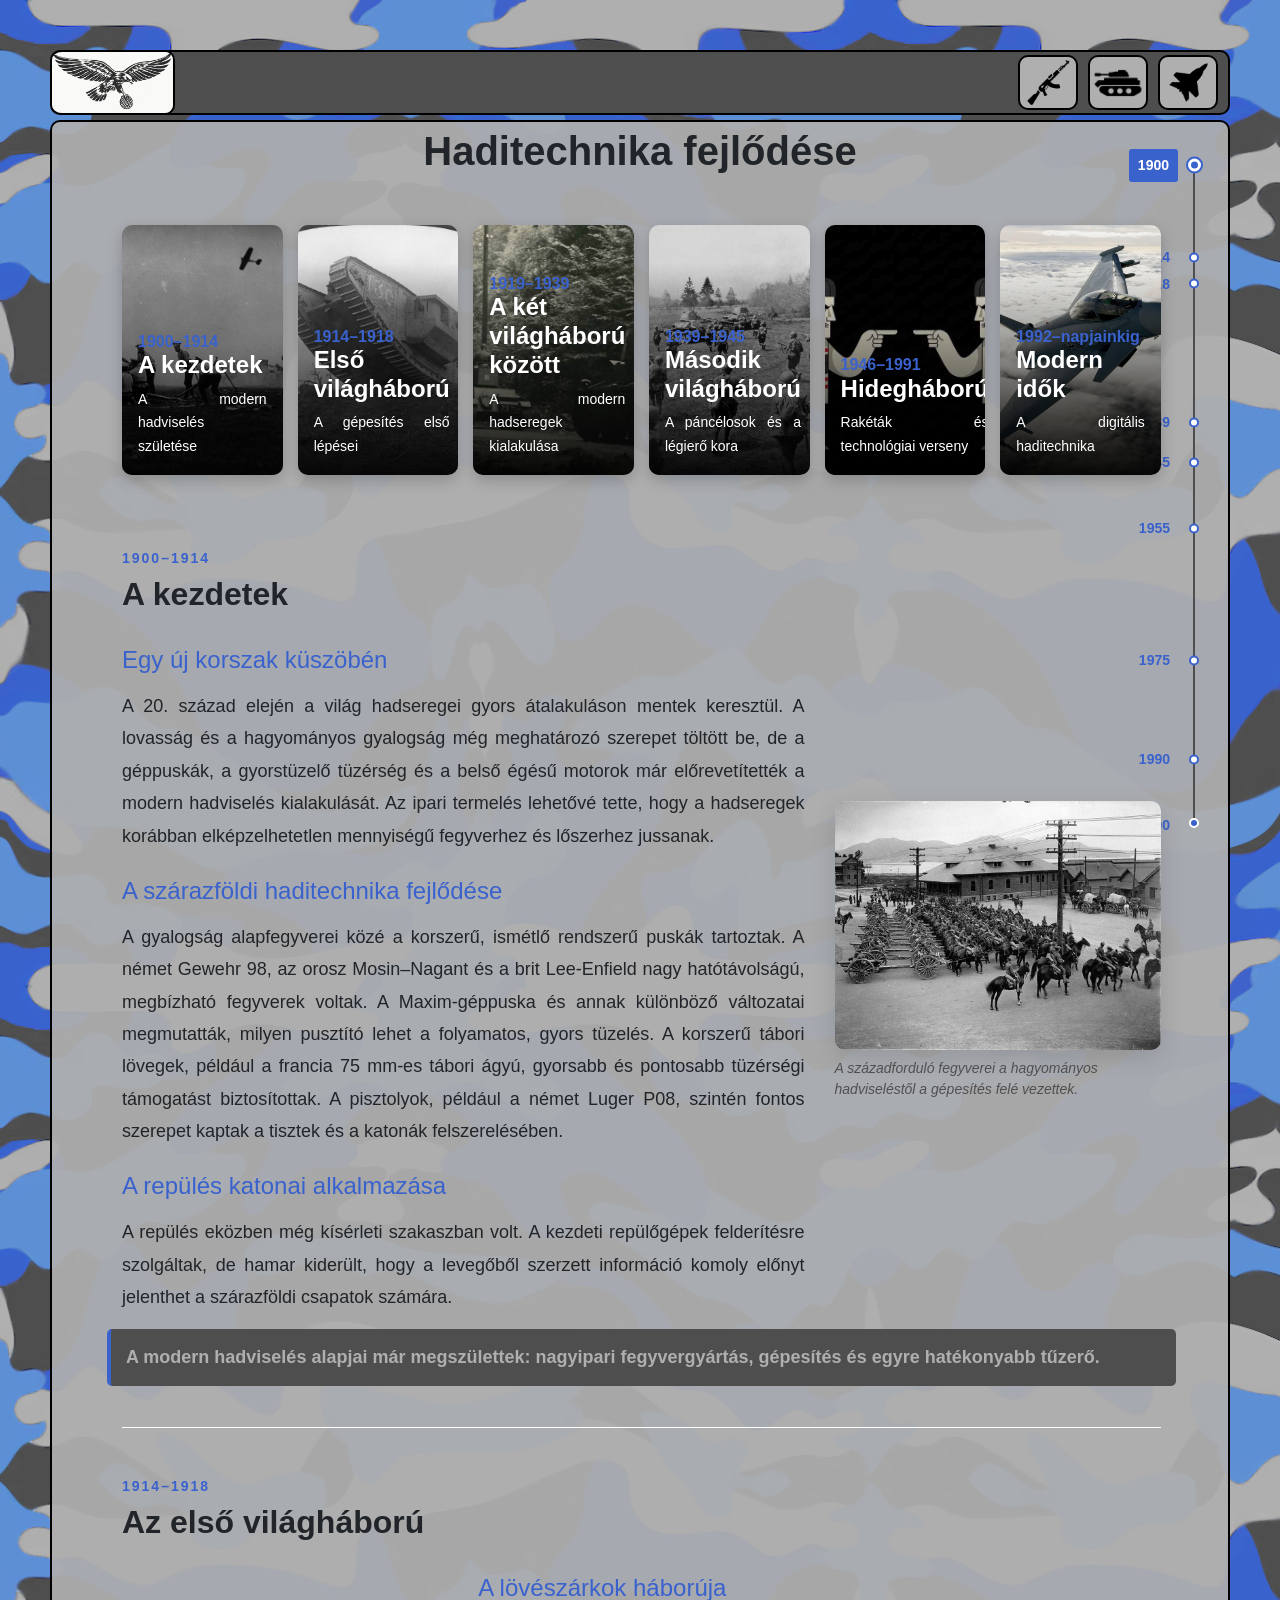
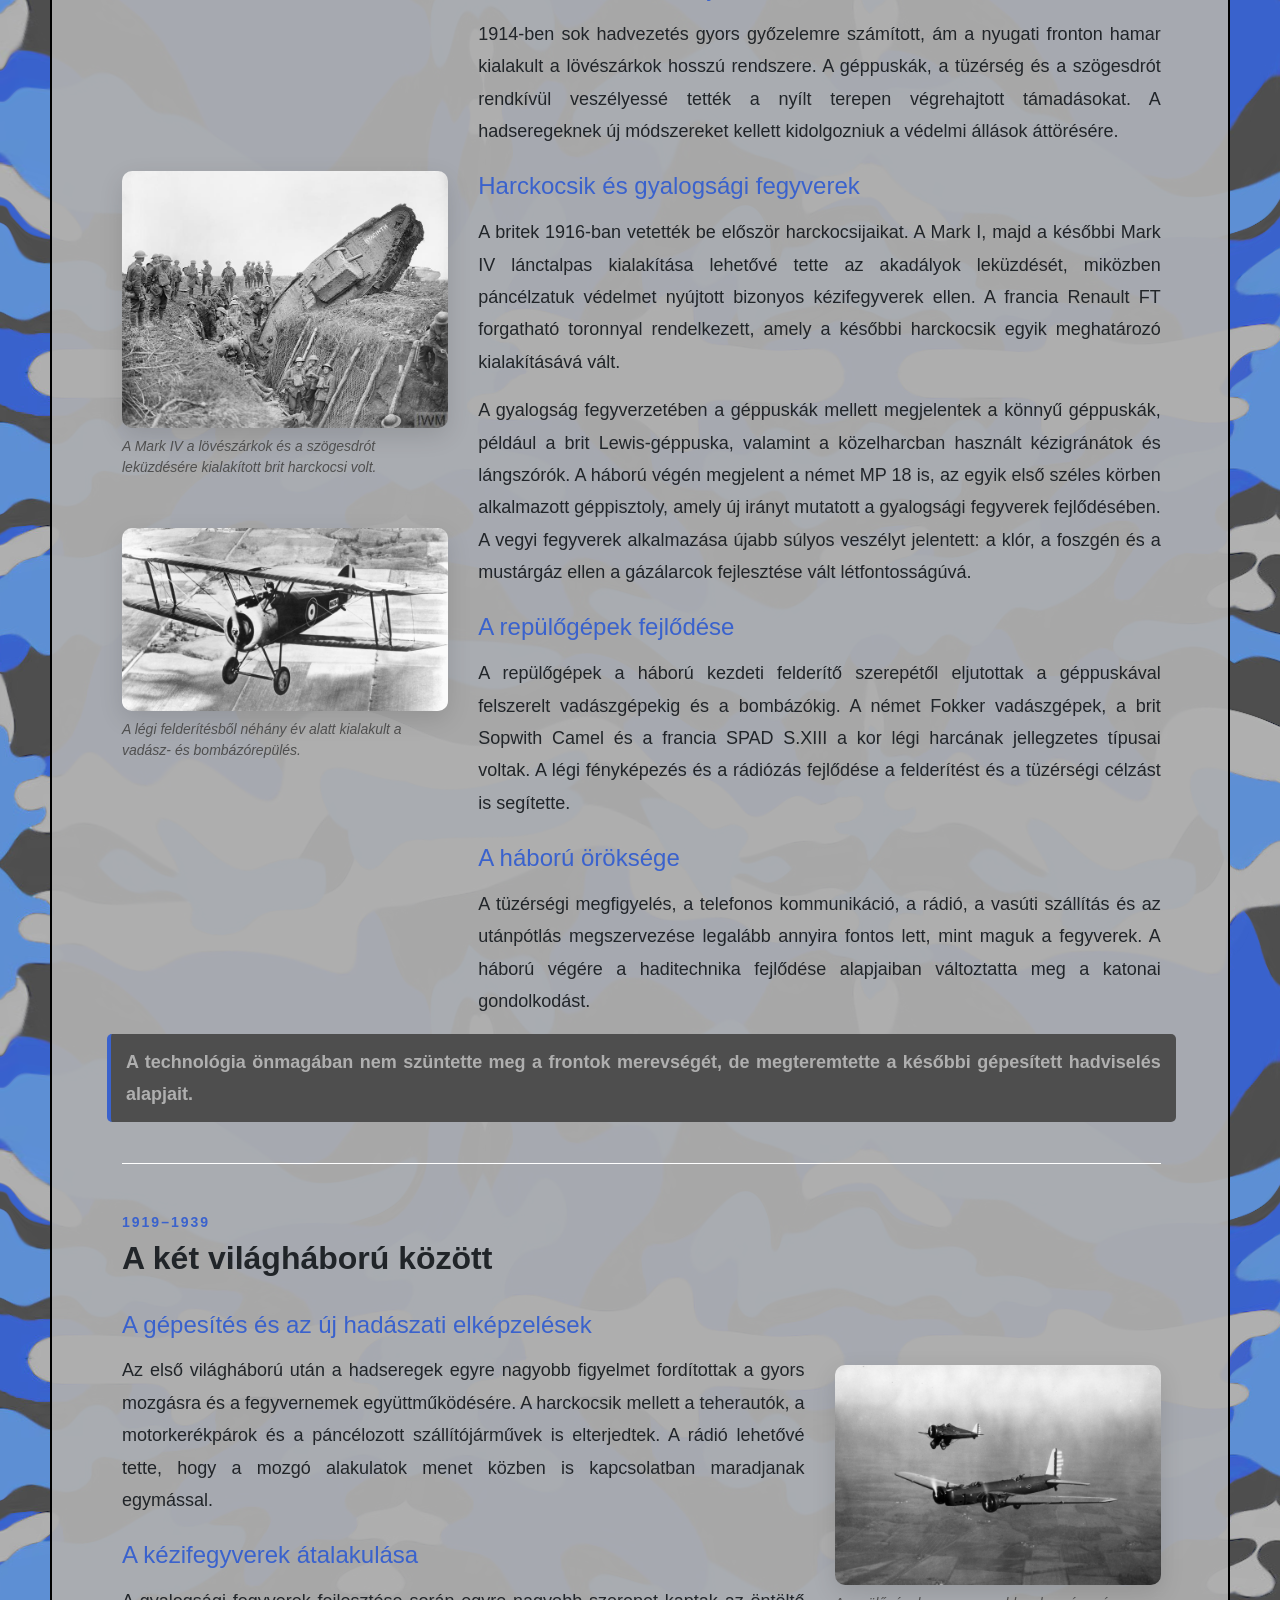
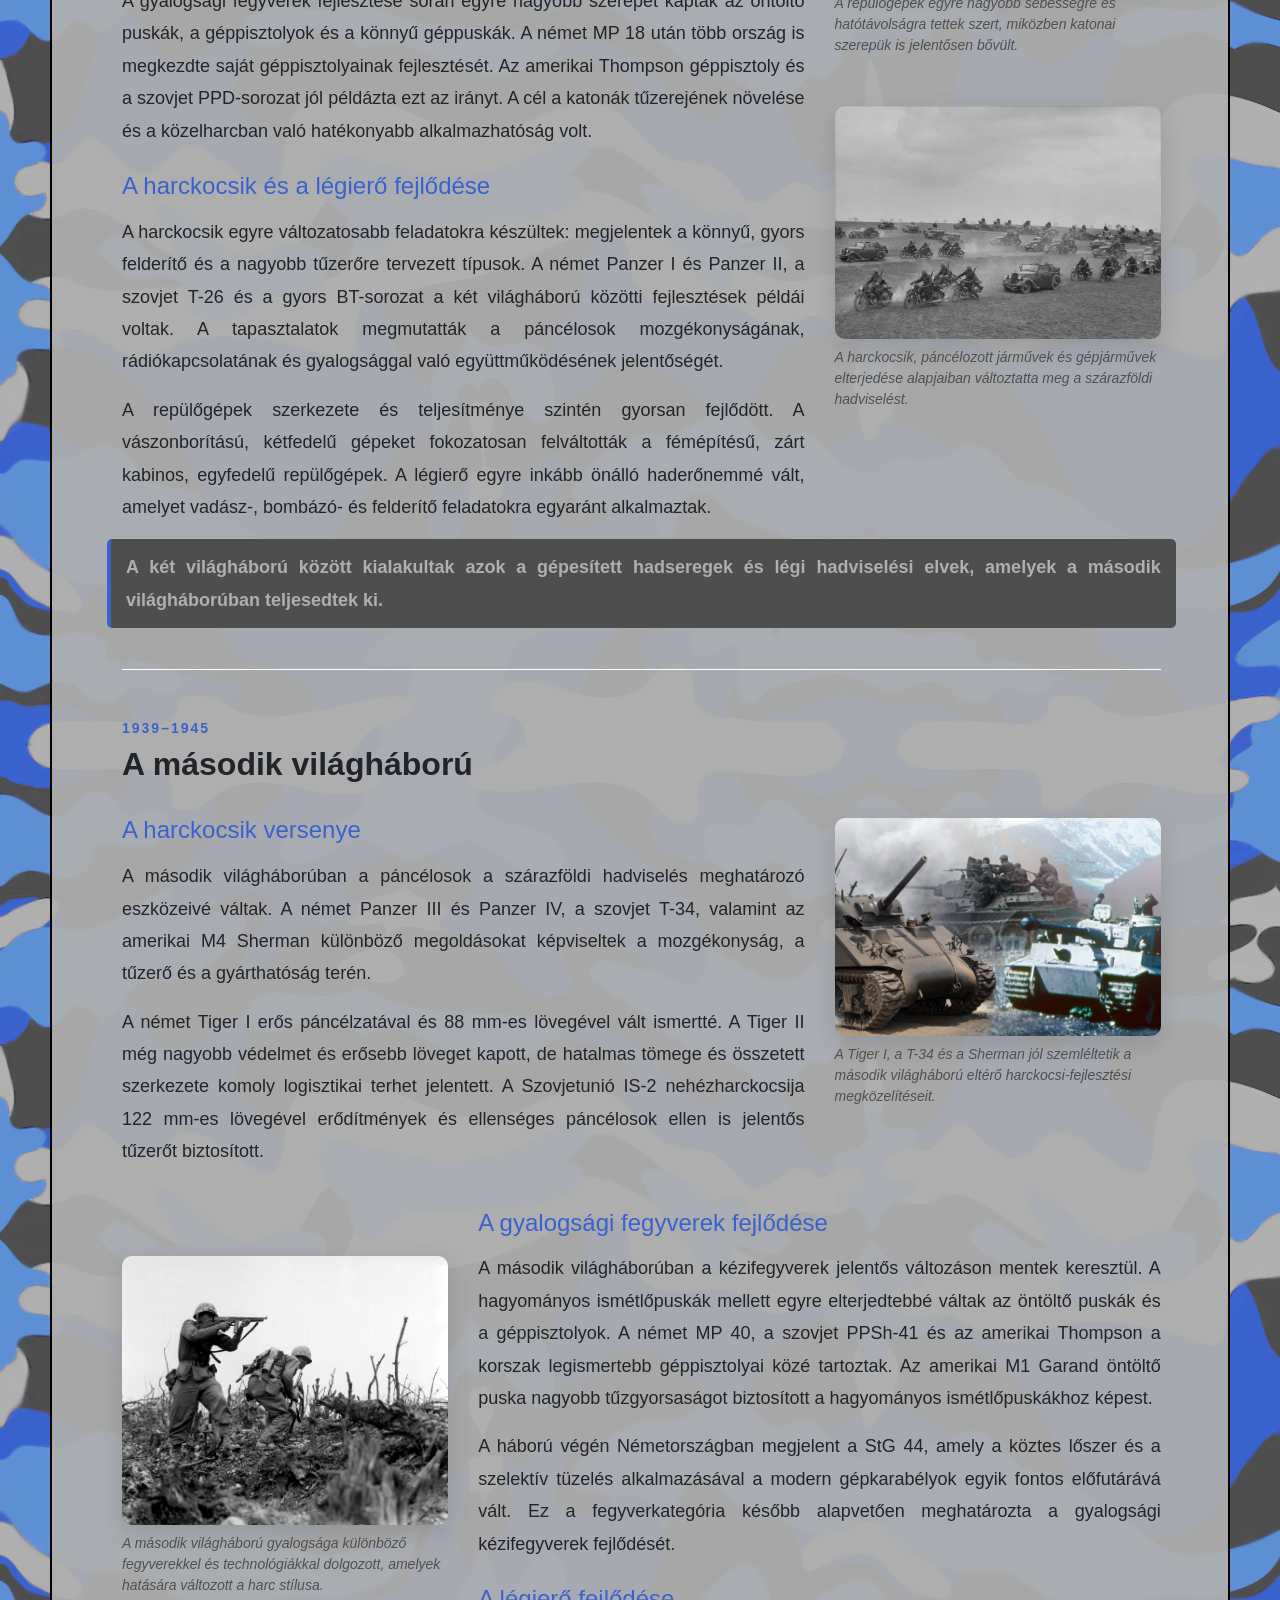
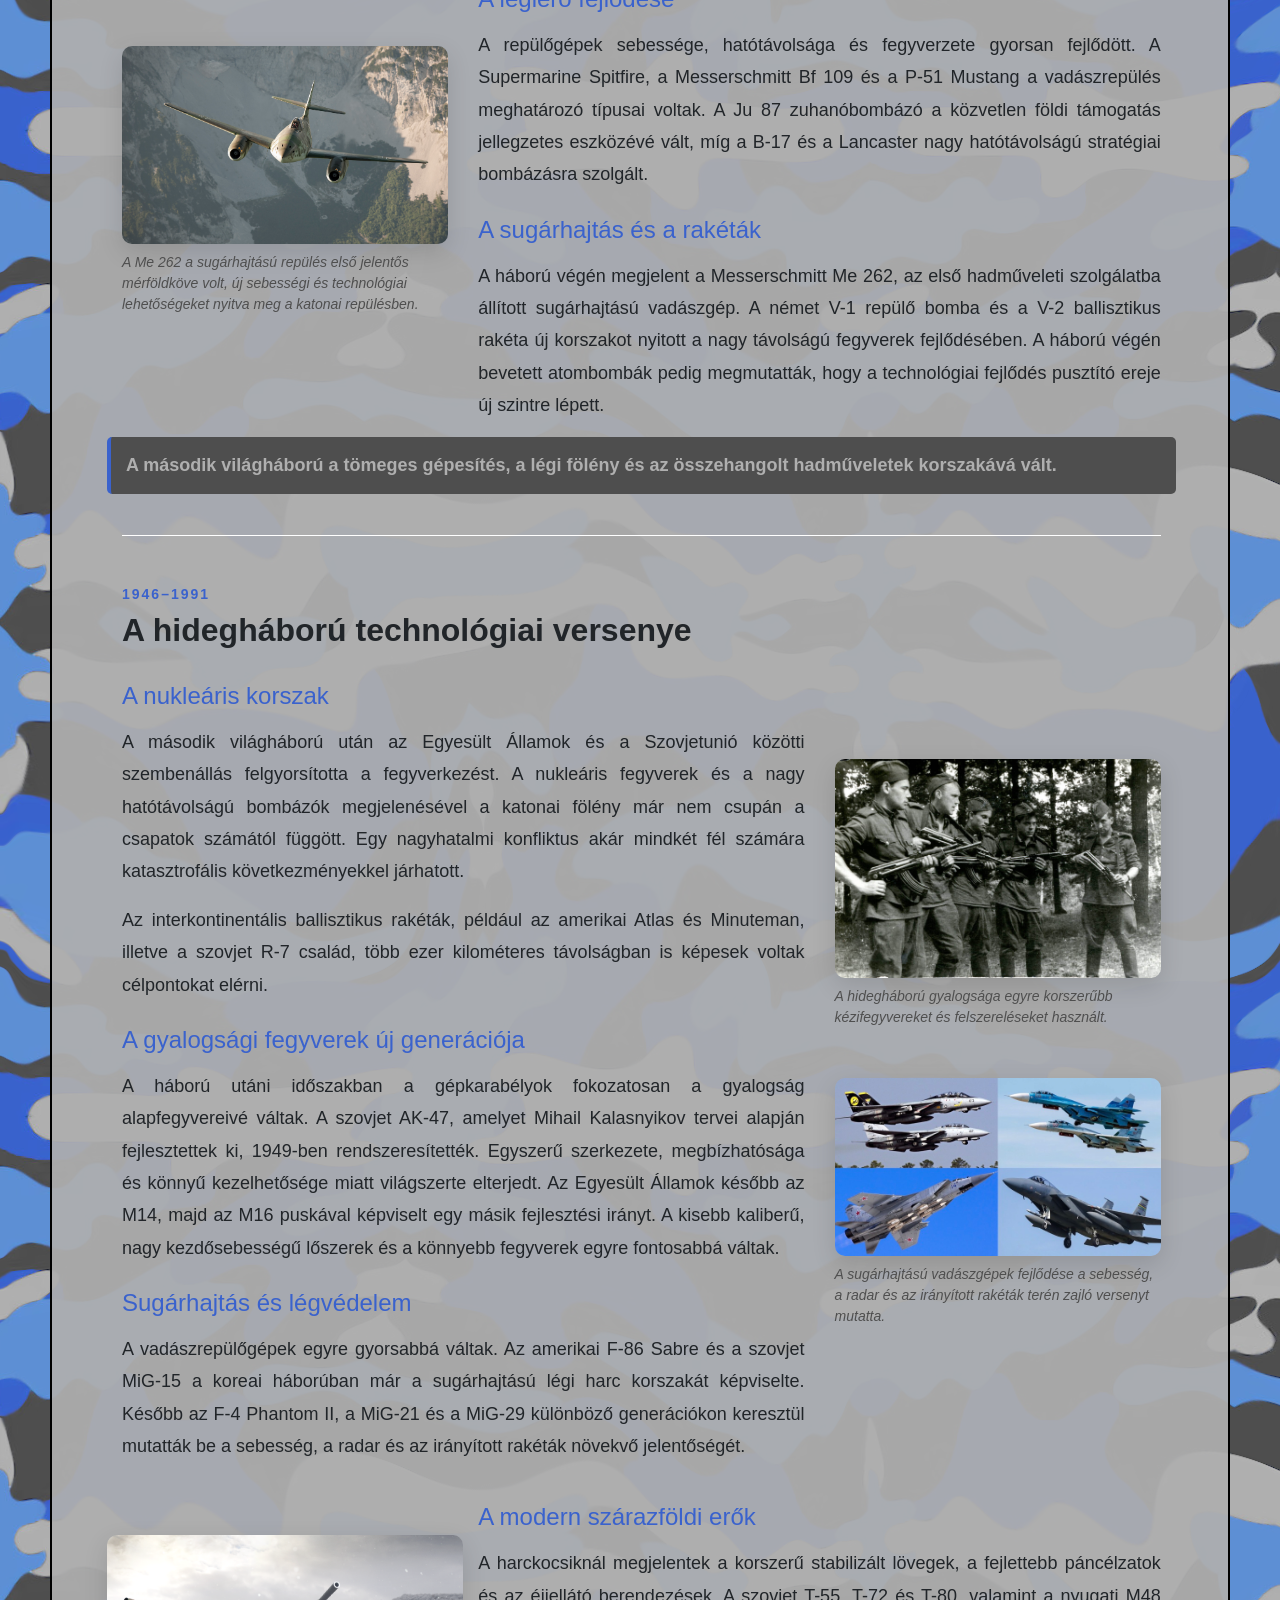
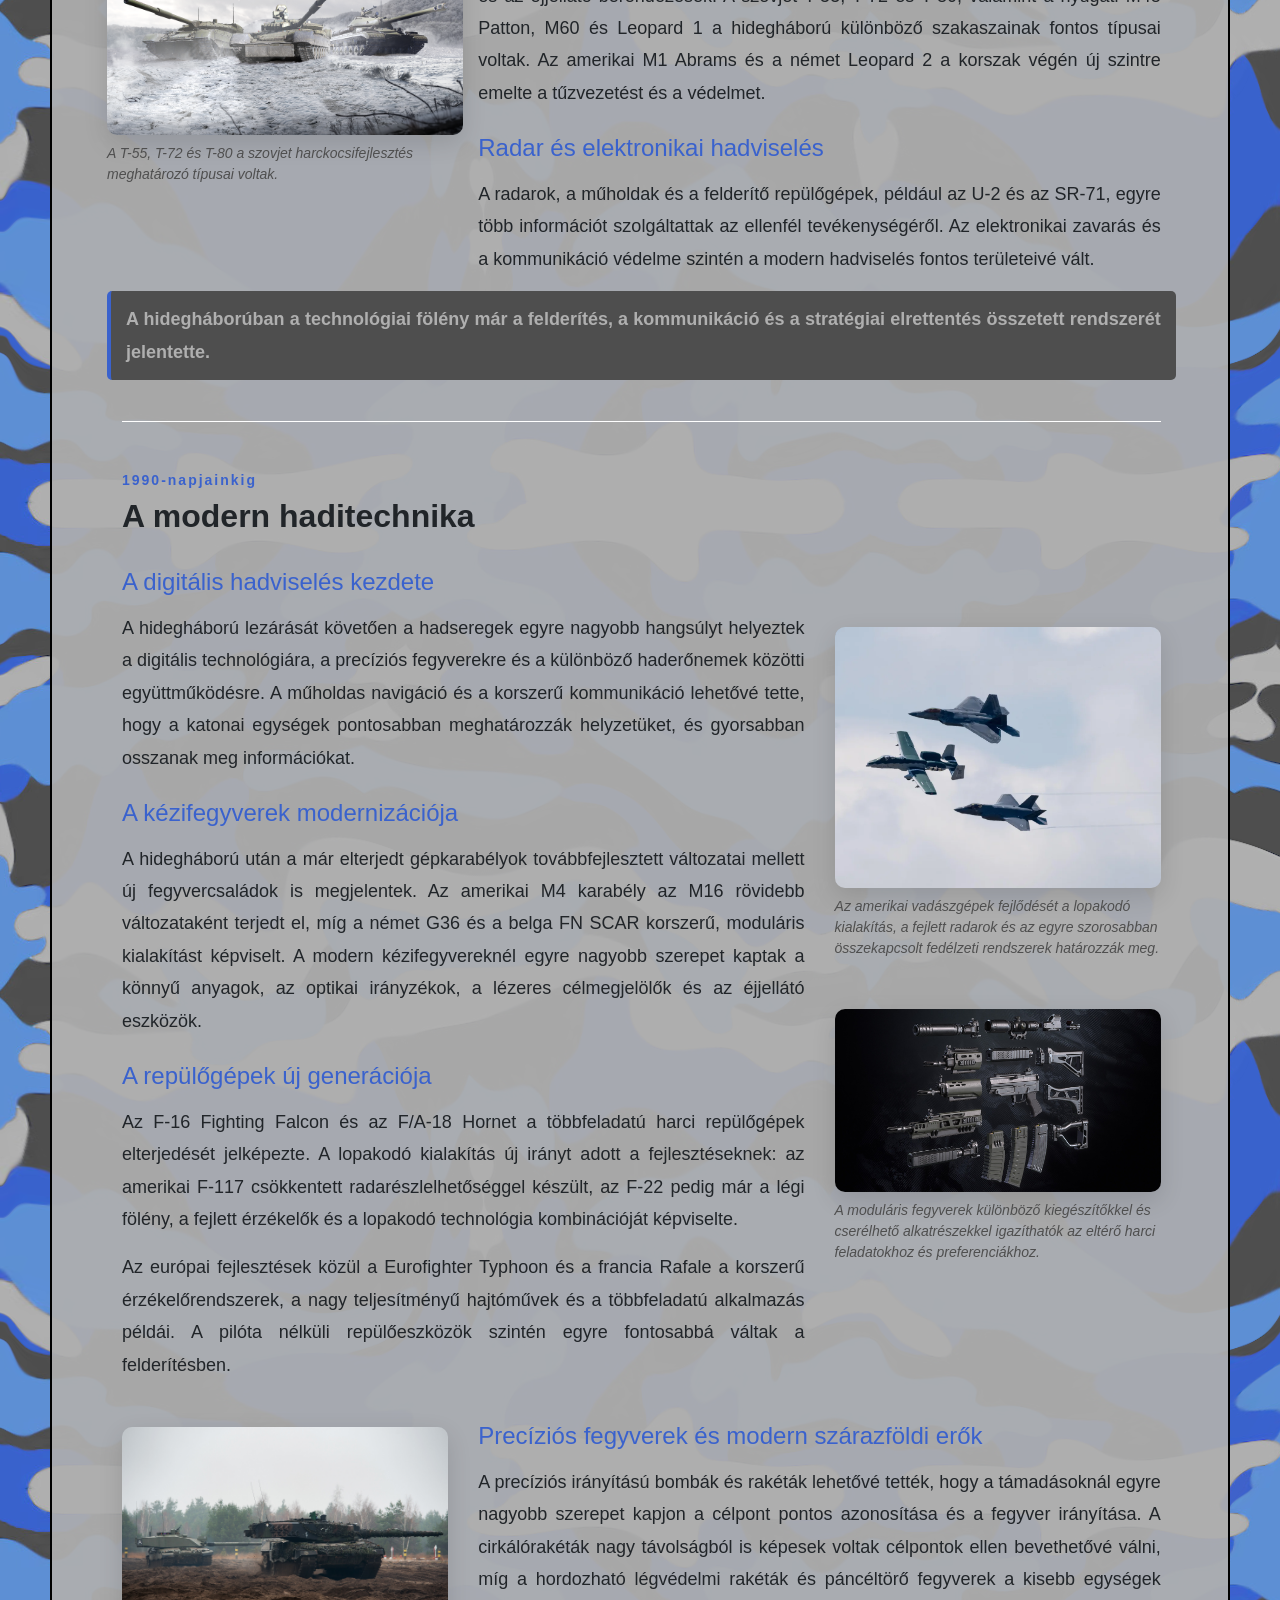
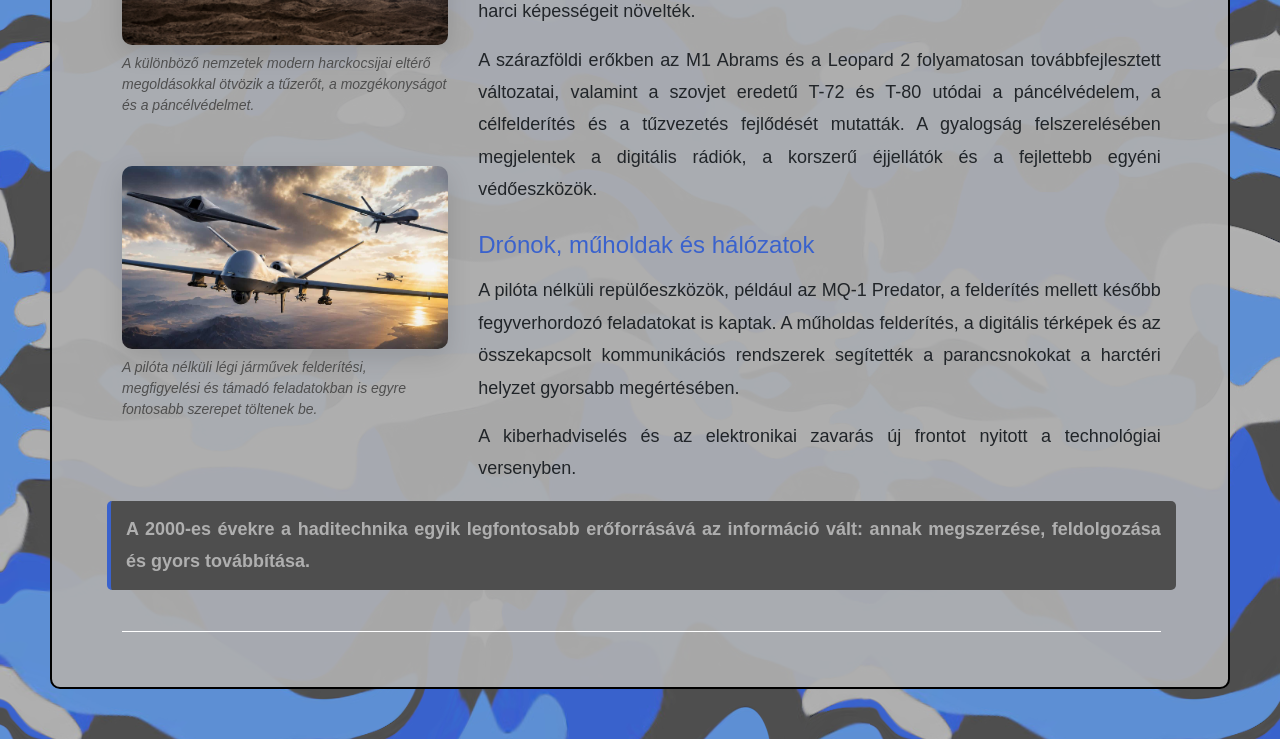
==== index.html @ c6532e2e "Majdnem kész a főoldal" ====
<!DOCTYPE html>
<html lang="hu">
<head>
    <meta charset="UTF-8">
    <meta name="viewport" content="width=device-width, initial-scale=1.0">
    <title>Luftwaffel</title>
    <link rel="stylesheet" href="https://cdn.jsdelivr.net/npm/bootstrap@4.4.1/dist/css/bootstrap.min.css">
    <link rel="stylesheet" href="allrounder.css">
    <link rel="stylesheet" href="Fo.css">
    <link rel="icon" type="image/png" href="Kepek/Luftwaffelkorlogo.png">
</head>
<body>

    <header>
        <a href="index.html" aria-label="Főoldal">
            <img src="Kepek/Luftwaffel logó.png" alt="Főoldal" class="logo">
        </a>

        <nav>
            <ul class="navbar">
                <li class="nav-item" data-projectile="rifle">
                    <a href="Fegyverek.html" class="nav-link">
                        <img src="Kepek/rifle.png" alt="Fegyverek" title="Fegyverek" class="nav-icon">
                    </a>
                </li>
                <li class="nav-item" data-projectile="tank">
                    <a href="Tankok.html" class="nav-link">
                        <img src="Kepek/tank.png" alt="Tankok" title="Tankok" class="nav-icon" style="width: 60px; height: 60px;">
                    </a>
                </li>
                <li class="nav-item" data-projectile="plane">
                    <a href="Repulok.html" class="nav-link">
                        <img src="Kepek/fighter-plane.png" alt="Repülők" title="Repülők" class="nav-icon">
                    </a>
                </li>
            </ul>
        </nav>
    </header>

    <div class="tartalom">
        <h1 style="text-align: center;">Haditechnika fejlődése</h1>

        <div>
            <aside class="timeline" id="timeline">
                <div class="timeline-line">
                    <div class="timeline-progress" id="timelineProgress"></div>
                    <div class="timeline-event" data-year="1900"><span>1900</span></div>
                    <div class="timeline-event" data-year="1914"><span>1914</span></div>
                    <div class="timeline-event" data-year="1918"><span>1918</span></div>
                    <div class="timeline-event" data-year="1939"><span>1939</span></div>
                    <div class="timeline-event" data-year="1945"><span>1945</span></div>
                    <div class="timeline-event" data-year="1955"><span>1955</span></div>
                    <div class="timeline-event" data-year="1975"><span>1975</span></div>
                    <div class="timeline-event" data-year="1990"><span>1990</span></div>
                    <div class="timeline-event" data-year="2000"><span>2000</span></div>
                    <div class="timeline-cursor" id="timelineCursor">
                        <span id="currentYear">1900</span>
                    </div>
                </div>
            </aside>
        </div>

        <div class="korszakok col-lg-11" style="margin: 50px;">

            <a href="#kezdetek" class="korszak-kartya">
                <img src="Kepek/A kezdetek.jpg" alt="A kezdetek">
                <div class="kartya-szoveg">
                    <h3>1900–1914</h3>
                    <h1>A kezdetek</h1>
                    <p>A modern hadviselés születése</p>
                </div>
            </a>

            <a href="#elso-vilaghaboru" class="korszak-kartya">
                <img src="Kepek/WW1.jpg" alt="Első világháború">
                <div class="kartya-szoveg">
                    <h3>1914–1918</h3>
                    <h1>Első világháború</h1>
                    <p>A gépesítés első lépései</p>
                </div>
            </a>

            <a href="#ket-vilaghaboru-kozott" class="korszak-kartya">
                <img src="Kepek/Between the two world war.jpg" alt="A két világháború közötti haditechnika">
                <div class="kartya-szoveg">
                    <h3>1919–1939</h3>
                    <h1>A két világháború között</h1>
                    <p>A modern hadseregek kialakulása</p>
                </div>
            </a>

            <a href="#masodik-vilaghaboru" class="korszak-kartya">
                <img src="Kepek/Masodik vilaghaboru.jpg" alt="Második világháborús haditechnika">
                <div class="kartya-szoveg">
                    <h3>1939–1945</h3>
                    <h1>Második világháború</h1>
                    <p>A páncélosok és a légierő kora</p>
                </div>
            </a>

            <a href="#hideghaboru" class="korszak-kartya">
                <img src="Kepek/Hideghaboru.jpg" alt="Hidegháború">
                <div class="kartya-szoveg">
                    <h3>1946–1991</h3>
                    <h1>Hidegháború</h1>
                    <p>Rakéták és technológiai verseny</p>
                </div>
            </a>

            <a href="#modern-haditechnika" class="korszak-kartya">
                <img src="Kepek/Modern era.jpg" alt="Modern haditechnika">
                <div class="kartya-szoveg">
                    <h3>1992–napjainkig</h3>
                    <h1>Modern idők</h1>
                    <p>A digitális haditechnika</p>
                </div>
            </a>

        </div>

        <div class="col-lg-11" style="margin: 50px;">
            <section id="kezdetek" class="tortenelmi-korszak">
                <h3 class="korszak-ev">1900–1914</h3>
                <h1>A kezdetek</h1>

                <div class="row korszak-tartalom">
                    <div class="col-lg-8 korszak-szoveg">
                        <h2>Egy új korszak küszöbén</h2>
                        <p>A 20. század elején a világ hadseregei gyors átalakuláson mentek keresztül. A lovasság és a hagyományos gyalogság még meghatározó szerepet töltött be, de a géppuskák, a gyorstüzelő tüzérség és a belső égésű motorok már előrevetítették a modern hadviselés kialakulását. Az ipari termelés lehetővé tette, hogy a hadseregek korábban elképzelhetetlen mennyiségű fegyverhez és lőszerhez jussanak.</p>
                        <h2>A szárazföldi haditechnika fejlődése</h2>
                        <p>A gyalogság alapfegyverei közé a korszerű, ismétlő rendszerű puskák tartoztak. A német Gewehr 98, az orosz Mosin–Nagant és a brit Lee-Enfield nagy hatótávolságú, megbízható fegyverek voltak. A Maxim-géppuska és annak különböző változatai megmutatták, milyen pusztító lehet a folyamatos, gyors tüzelés. A korszerű tábori lövegek, például a francia 75 mm-es tábori ágyú, gyorsabb és pontosabb tüzérségi támogatást biztosítottak. A pisztolyok, például a német Luger P08, szintén fontos szerepet kaptak a tisztek és a katonák felszerelésében.</p>
                        <h2>A repülés katonai alkalmazása</h2>
                        <p>A repülés eközben még kísérleti szakaszban volt. A kezdeti repülőgépek felderítésre szolgáltak, de hamar kiderült, hogy a levegőből szerzett információ komoly előnyt jelenthet a szárazföldi csapatok számára.</p>
                    </div>

                    <div class="col-lg-4 korszak-kep">
                        <img src="Kepek/Kezdet.jpg" alt="A 20. század elejének katonai technológiája">
                        <span class="kepalairas">A századforduló fegyverei a hagyományos hadviseléstől a gépesítés felé vezettek.</span>
                    </div>

                    <p class="kiemelt-mondat">A modern hadviselés alapjai már megszülettek: nagyipari fegyvergyártás, gépesítés és egyre hatékonyabb tűzerő.</p>

                </div>
            </section>

            <section id="elso-vilaghaboru" class="tortenelmi-korszak">
                <h3 class="korszak-ev">1914–1918</h3>
                <h1>Az első világháború</h1>

                <div class="row korszak-tartalom">
                    <div class="col-lg-4 korszak-kep">
                        <img src="Kepek/WW1 tank.jpg" alt="Az első világháború harckocsija">
                        <span class="kepalairas">A Mark IV a lövészárkok és a szögesdrót leküzdésére kialakított brit harckocsi volt.</span>
                    
                        <img src="Kepek/WW1 repulo.jpg" alt="Első világháborús katonai repülőgép">
                        <span class="kepalairas">A légi felderítésből néhány év alatt kialakult a vadász- és bombázórepülés.</span>
                    </div>
                    
                    <div class="col-lg-8 korszak-szoveg">
                        <h2>A lövészárkok háborúja</h2>
                        <p>1914-ben sok hadvezetés gyors győzelemre számított, ám a nyugati fronton hamar kialakult a lövészárkok hosszú rendszere. A géppuskák, a tüzérség és a szögesdrót rendkívül veszélyessé tették a nyílt terepen végrehajtott támadásokat. A hadseregeknek új módszereket kellett kidolgozniuk a védelmi állások áttörésére.</p>
                        <h2>Harckocsik és gyalogsági fegyverek</h2>
                        <p>A britek 1916-ban vetették be először harckocsijaikat. A Mark I, majd a későbbi Mark IV lánctalpas kialakítása lehetővé tette az akadályok leküzdését, miközben páncélzatuk védelmet nyújtott bizonyos kézifegyverek ellen. A francia Renault FT forgatható toronnyal rendelkezett, amely a későbbi harckocsik egyik meghatározó kialakításává vált.</p>
                        <p>A gyalogság fegyverzetében a géppuskák mellett megjelentek a könnyű géppuskák, például a brit Lewis-géppuska, valamint a közelharcban használt kézigránátok és lángszórók. A háború végén megjelent a német MP 18 is, az egyik első széles körben alkalmazott géppisztoly, amely új irányt mutatott a gyalogsági fegyverek fejlődésében. A vegyi fegyverek alkalmazása újabb súlyos veszélyt jelentett: a klór, a foszgén és a mustárgáz ellen a gázálarcok fejlesztése vált létfontosságúvá.</p>
                        <h2>A repülőgépek fejlődése</h2>
                        <p>A repülőgépek a háború kezdeti felderítő szerepétől eljutottak a géppuskával felszerelt vadászgépekig és a bombázókig. A német Fokker vadászgépek, a brit Sopwith Camel és a francia SPAD S.XIII a kor légi harcának jellegzetes típusai voltak. A légi fényképezés és a rádiózás fejlődése a felderítést és a tüzérségi célzást is segítette.</p>
                        <h2>A háború öröksége</h2>
                        <p>A tüzérségi megfigyelés, a telefonos kommunikáció, a rádió, a vasúti szállítás és az utánpótlás megszervezése legalább annyira fontos lett, mint maguk a fegyverek. A háború végére a haditechnika fejlődése alapjaiban változtatta meg a katonai gondolkodást.</p>
                    </div>

                        <p class="kiemelt-mondat">A technológia önmagában nem szüntette meg a frontok merevségét, de megteremtette a későbbi gépesített hadviselés alapjait.</p>

                </div>
            </section>

            <section id="ket-vilaghaboru-kozott" class="tortenelmi-korszak">
                <h3 class="korszak-ev">1919–1939</h3>
                <h1>A két világháború között</h1>

                <div class="row korszak-tartalom">
                    <div class="col-lg-8 korszak-szoveg">
                        <h2>A gépesítés és az új hadászati elképzelések</h2>
                        <p>Az első világháború után a hadseregek egyre nagyobb figyelmet fordítottak a gyors mozgásra és a fegyvernemek együttműködésére. A harckocsik mellett a teherautók, a motorkerékpárok és a páncélozott szállítójárművek is elterjedtek. A rádió lehetővé tette, hogy a mozgó alakulatok menet közben is kapcsolatban maradjanak egymással.</p>
                        <h2>A kézifegyverek átalakulása</h2>
                        <p>A gyalogsági fegyverek fejlesztése során egyre nagyobb szerepet kaptak az öntöltő puskák, a géppisztolyok és a könnyű géppuskák. A német MP 18 után több ország is megkezdte saját géppisztolyainak fejlesztését. Az amerikai Thompson géppisztoly és a szovjet PPD-sorozat jól példázta ezt az irányt. A cél a katonák tűzerejének növelése és a közelharcban való hatékonyabb alkalmazhatóság volt.</p>
                        <h2>A harckocsik és a légierő fejlődése</h2>
                        <p>A harckocsik egyre változatosabb feladatokra készültek: megjelentek a könnyű, gyors felderítő és a nagyobb tűzerőre tervezett típusok. A német Panzer I és Panzer II, a szovjet T-26 és a gyors BT-sorozat a két világháború közötti fejlesztések példái voltak. A tapasztalatok megmutatták a páncélosok mozgékonyságának, rádiókapcsolatának és gyalogsággal való együttműködésének jelentőségét.</p>
                        <p>A repülőgépek szerkezete és teljesítménye szintén gyorsan fejlődött. A vászonborítású, kétfedelű gépeket fokozatosan felváltották a fémépítésű, zárt kabinos, egyfedelű repülőgépek. A légierő egyre inkább önálló haderőnemmé vált, amelyet vadász-, bombázó- és felderítő feladatokra egyaránt alkalmaztak.</p>
                    </div>

                    <div class="col-lg-4 korszak-kep">
                        <div class="">
                            <img src="Kepek/Planes.jpg" alt="A két világháború közötti repülőgépek">
                            <span class="kepalairas">A repülőgépek egyre nagyobb sebességre és hatótávolságra tettek szert, miközben katonai szerepük is jelentősen bővült.</span>
                        </div>
                        
                        <div class="korszak-kep">
                            <img src="Kepek/Gepesitett csatater.jpg" alt="Hadgyakorlat a két világháború között">
                            <span class="kepalairas">A harckocsik, páncélozott járművek és gépjárművek elterjedése alapjaiban változtatta meg a szárazföldi hadviselést.</span>
                        </div>
                    </div>

                    <p class="kiemelt-mondat">A két világháború között kialakultak azok a gépesített hadseregek és légi hadviselési elvek, amelyek a második világháborúban teljesedtek ki.</p>

                </div>
            </section>

            <section id="masodik-vilaghaboru" class="tortenelmi-korszak">
                <h3 class="korszak-ev">1939–1945</h3>
                <h1>A második világháború</h1>

                <div class="row korszak-tartalom">
                    <div class="col-lg-8 korszak-szoveg">
                        <h2>A harckocsik versenye</h2>
                        <p>A második világháborúban a páncélosok a szárazföldi hadviselés meghatározó eszközeivé váltak. A német Panzer III és Panzer IV, a szovjet T-34, valamint az amerikai M4 Sherman különböző megoldásokat képviseltek a mozgékonyság, a tűzerő és a gyárthatóság terén.</p>
                        <p>A német Tiger I erős páncélzatával és 88 mm-es lövegével vált ismertté. A Tiger II még nagyobb védelmet és erősebb löveget kapott, de hatalmas tömege és összetett szerkezete komoly logisztikai terhet jelentett. A Szovjetunió IS-2 nehézharckocsija 122 mm-es lövegével erődítmények és ellenséges páncélosok ellen is jelentős tűzerőt biztosított.</p>
                    </div>

                    <div class="col-lg-4 korszak-kep">
                        <img src="Kepek/WW2 tanks.jpg" alt="Tiger I, T-34 és Sherman harckocsik">
                        <span class="kepalairas">A Tiger I, a T-34 és a Sherman jól szemléltetik a második világháború eltérő harckocsi-fejlesztési megközelítéseit.</span>
                    </div>

                    <div class="col-lg-4 korszak-kep">
                        <img src="Kepek/WW2 infantry.JPEG" alt="Második világháborús gyalogság">
                        <span class="kepalairas">A második világháború gyalogsága különböző fegyverekkel és technológiákkal dolgozott, amelyek hatására változott a harc stílusa.</span>
   
                        <img src="Kepek/Me-262 repulo.jpg" alt="Me-262, az első sugárhajtású repülőgép">
                        <span class="kepalairas">A Me 262 a sugárhajtású repülés első jelentős mérföldköve volt, új sebességi és technológiai lehetőségeket nyitva meg a katonai repülésben.</span>
                    </div>
                    
                    <div class="col-lg-8 korszak-szoveg">
                        <h2>A gyalogsági fegyverek fejlődése</h2>
                        <p>A második világháborúban a kézifegyverek jelentős változáson mentek keresztül. A hagyományos ismétlőpuskák mellett egyre elterjedtebbé váltak az öntöltő puskák és a géppisztolyok. A német MP 40, a szovjet PPSh-41 és az amerikai Thompson a korszak legismertebb géppisztolyai közé tartoztak. Az amerikai M1 Garand öntöltő puska nagyobb tűzgyorsaságot biztosított a hagyományos ismétlőpuskákhoz képest.</p>
                        <p>A háború végén Németországban megjelent a StG 44, amely a köztes lőszer és a szelektív tüzelés alkalmazásával a modern gépkarabélyok egyik fontos előfutárává vált. Ez a fegyverkategória később alapvetően meghatározta a gyalogsági kézifegyverek fejlődését.</p>
                        <h2>A légierő fejlődése</h2>
                        <p>A repülőgépek sebessége, hatótávolsága és fegyverzete gyorsan fejlődött. A Supermarine Spitfire, a Messerschmitt Bf 109 és a P-51 Mustang a vadászrepülés meghatározó típusai voltak. A Ju 87 zuhanóbombázó a közvetlen földi támogatás jellegzetes eszközévé vált, míg a B-17 és a Lancaster nagy hatótávolságú stratégiai bombázásra szolgált.</p>
                        <h2>A sugárhajtás és a rakéták</h2>
                        <p>A háború végén megjelent a Messerschmitt Me 262, az első hadműveleti szolgálatba állított sugárhajtású vadászgép. A német V-1 repülő bomba és a V-2 ballisztikus rakéta új korszakot nyitott a nagy távolságú fegyverek fejlődésében. A háború végén bevetett atombombák pedig megmutatták, hogy a technológiai fejlődés pusztító ereje új szintre lépett.</p> 
                    </div>

                    <p class="kiemelt-mondat">A második világháború a tömeges gépesítés, a légi fölény és az összehangolt hadműveletek korszakává vált.</p>
                    
                </div>
            </section>

            <section id="hideghaboru" class="tortenelmi-korszak">
                <h3 class="korszak-ev">1946–1991</h3>
                <h1>A hidegháború technológiai versenye</h1>

                <div class="row korszak-tartalom">
                    <div class="col-lg-8 korszak-szoveg">
                        <h2>A nukleáris korszak</h2>
                        <p>A második világháború után az Egyesült Államok és a Szovjetunió közötti szembenállás felgyorsította a fegyverkezést. A nukleáris fegyverek és a nagy hatótávolságú bombázók megjelenésével a katonai fölény már nem csupán a csapatok számától függött. Egy nagyhatalmi konfliktus akár mindkét fél számára katasztrofális következményekkel járhatott.</p>
                        <p>Az interkontinentális ballisztikus rakéták, például az amerikai Atlas és Minuteman, illetve a szovjet R-7 család, több ezer kilométeres távolságban is képesek voltak célpontokat elérni.</p>
                        <h2>A gyalogsági fegyverek új generációja</h2>
                        <p>A háború utáni időszakban a gépkarabélyok fokozatosan a gyalogság alapfegyvereivé váltak. A szovjet AK-47, amelyet Mihail Kalasnyikov tervei alapján fejlesztettek ki, 1949-ben rendszeresítették. Egyszerű szerkezete, megbízhatósága és könnyű kezelhetősége miatt világszerte elterjedt. Az Egyesült Államok később az M14, majd az M16 puskával képviselt egy másik fejlesztési irányt. A kisebb kaliberű, nagy kezdősebességű lőszerek és a könnyebb fegyverek egyre fontosabbá váltak.</p>
                        <h2>Sugárhajtás és légvédelem</h2>
                        <p>A vadászrepülőgépek egyre gyorsabbá váltak. Az amerikai F-86 Sabre és a szovjet MiG-15 a koreai háborúban már a sugárhajtású légi harc korszakát képviselte. Később az F-4 Phantom II, a MiG-21 és a MiG-29 különböző generációkon keresztül mutatták be a sebesség, a radar és az irányított rakéták növekvő jelentőségét.</p>
                    </div>

                    <div class="col-lg-4 korszak-kepek-oszlop">
                        <div class="korszak-kep">
                            <img src="Kepek/Cold war infantry.jpg" alt="Hidegháborús gyalogság">
                            <span class="kepalairas">A hidegháború gyalogsága egyre korszerűbb kézifegyvereket és felszereléseket használt.</span>
                        </div>

                        <div class="korszak-kep">
                            <img src="Kepek/Cold war jets.jpeg" alt="Hidegháborús vadászgépek">
                            <span class="kepalairas">A sugárhajtású vadászgépek fejlődése a sebesség, a radar és az irányított rakéták terén zajló versenyt mutatta.</span>
                        </div>
                    </div>

                    <div class="col-lg-4">
                        <div class="row korszak-kepek-sor">
                            <div class="korszak-kep">
                                <img src="Kepek/Cold war tanks.png" alt="Hidegháborús harckocsik">
                                <span class="kepalairas">A T-55, T-72 és T-80 a szovjet harckocsifejlesztés meghatározó típusai voltak.</span>
                            </div>
                        </div>
                    </div>

                    <div class="col-lg-8 korszak-szoveg">
                        <h2>A modern szárazföldi erők</h2>
                        <p>A harckocsiknál megjelentek a korszerű stabilizált lövegek, a fejlettebb páncélzatok és az éjjellátó berendezések. A szovjet T-55, T-72 és T-80, valamint a nyugati M48 Patton, M60 és Leopard 1 a hidegháború különböző szakaszainak fontos típusai voltak. Az amerikai M1 Abrams és a német Leopard 2 a korszak végén új szintre emelte a tűzvezetést és a védelmet.</p>
                        <h2>Radar és elektronikai hadviselés</h2>
                        <p>A radarok, a műholdak és a felderítő repülőgépek, például az U-2 és az SR-71, egyre több információt szolgáltattak az ellenfél tevékenységéről. Az elektronikai zavarás és a kommunikáció védelme szintén a modern hadviselés fontos területeivé vált.</p>
                    </div>

                    <p class="kiemelt-mondat">A hidegháborúban a technológiai fölény már a felderítés, a kommunikáció és a stratégiai elrettentés összetett rendszerét jelentette.</p>

                </div>
            </section>

            <section id="modern-haditechnika" class="tortenelmi-korszak">
                <h3 class="korszak-ev">1990-napjainkig</h3>
                <h1>A modern haditechnika</h1>

                <div class="row korszak-tartalom">
                    <div class="col-lg-8 korszak-szoveg">
                        <h2>A digitális hadviselés kezdete</h2>
                        <p>A hidegháború lezárását követően a hadseregek egyre nagyobb hangsúlyt helyeztek a digitális technológiára, a precíziós fegyverekre és a különböző haderőnemek közötti együttműködésre. A műholdas navigáció és a korszerű kommunikáció lehetővé tette, hogy a katonai egységek pontosabban meghatározzák helyzetüket, és gyorsabban osszanak meg információkat.</p>
                        <h2>A kézifegyverek modernizációja</h2>
                        <p>A hidegháború után a már elterjedt gépkarabélyok továbbfejlesztett változatai mellett új fegyvercsaládok is megjelentek. Az amerikai M4 karabély az M16 rövidebb változataként terjedt el, míg a német G36 és a belga FN SCAR korszerű, moduláris kialakítást képviselt. A modern kézifegyvereknél egyre nagyobb szerepet kaptak a könnyű anyagok, az optikai irányzékok, a lézeres célmegjelölők és az éjjellátó eszközök.</p>
                        <h2>A repülőgépek új generációja</h2>
                        <p>Az F-16 Fighting Falcon és az F/A-18 Hornet a többfeladatú harci repülőgépek elterjedését jelképezte. A lopakodó kialakítás új irányt adott a fejlesztéseknek: az amerikai F-117 csökkentett radarészlelhetőséggel készült, az F-22 pedig már a légi fölény, a fejlett érzékelők és a lopakodó technológia kombinációját képviselte.</p>
                        <p>Az európai fejlesztések közül a Eurofighter Typhoon és a francia Rafale a korszerű érzékelőrendszerek, a nagy teljesítményű hajtóművek és a többfeladatú alkalmazás példái. A pilóta nélküli repülőeszközök szintén egyre fontosabbá váltak a felderítésben.</p>
                    </div>

                    <div class="col-lg-4">
                        <div class="korszak-kep">
                            <img src="Kepek/Modern jets.webp" alt="Modern amerikai sugárhajtású repülőgépek">
                            <span class="kepalairas">Az amerikai vadászgépek fejlődését a lopakodó kialakítás, a fejlett radarok és az egyre szorosabban összekapcsolt fedélzeti rendszerek határozzák meg.</span>
                        </div>

                        <div class="korszak-kep">
                            <img src="Kepek/Modular weaponry.jpg" alt="A mai fegyverek moduláris kialakítása">
                            <span class="kepalairas">A moduláris fegyverek különböző kiegészítőkkel és cserélhető alkatrészekkel igazíthatók az eltérő harci feladatokhoz és preferenciákhoz.</span>
                        </div>
                    </div>

                    <div class="col-lg-4">
                        <div class="korszak-kep">
                            <img src="Kepek/modern tanks.jpg" alt="Két példa modern harckocsira">
                            <span class="kepalairas">A különböző nemzetek modern harckocsijai eltérő megoldásokkal ötvözik a tűzerőt, a mozgékonyságot és a páncélvédelmet.</span>
                        </div>
                        <div class="korszak-kep">
                            <img src="Kepek/Modern drones.jpg" alt="Drón technológia a napjainkban">
                            <span class="kepalairas">A pilóta nélküli légi járművek felderítési, megfigyelési és támadó feladatokban is egyre fontosabb szerepet töltenek be.</span>
                        </div>
                    </div>

                    <div class="col-lg-8 korszak-szoveg">
                        <h2>Precíziós fegyverek és modern szárazföldi erők</h2>
                        <p>A precíziós irányítású bombák és rakéták lehetővé tették, hogy a támadásoknál egyre nagyobb szerepet kapjon a célpont pontos azonosítása és a fegyver irányítása. A cirkálórakéták nagy távolságból is képesek voltak célpontok ellen bevethetővé válni, míg a hordozható légvédelmi rakéták és páncéltörő fegyverek a kisebb egységek harci képességeit növelték.</p>
                        <p>A szárazföldi erőkben az M1 Abrams és a Leopard 2 folyamatosan továbbfejlesztett változatai, valamint a szovjet eredetű T-72 és T-80 utódai a páncélvédelem, a célfelderítés és a tűzvezetés fejlődését mutatták. A gyalogság felszerelésében megjelentek a digitális rádiók, a korszerű éjjellátók és a fejlettebb egyéni védőeszközök.</p>
                        <h2>Drónok, műholdak és hálózatok</h2>
                        <p>A pilóta nélküli repülőeszközök, például az MQ-1 Predator, a felderítés mellett később fegyverhordozó feladatokat is kaptak. A műholdas felderítés, a digitális térképek és az összekapcsolt kommunikációs rendszerek segítették a parancsnokokat a harctéri helyzet gyorsabb megértésében.</p>
                        <p>A kiberhadviselés és az elektronikai zavarás új frontot nyitott a technológiai versenyben.</p>
                    </div>

                    <p class="kiemelt-mondat">A 2000-es évekre a haditechnika egyik legfontosabb erőforrásává az információ vált: annak megszerzése, feldolgozása és gyors továbbítása.</p>

                </div>
            </section>

        </div>
    </div>

    <script src="script.js"></script>
</body>
</html>
---- allrounder.css ----
.logo{
    display: block;
    float: left;
    width: 123px;
    margin: 0;
    border: 2px solid #000;
    border-left: 1px;
    border-radius: 10px;
}

header {
    position: sticky;
    top: 50px;
    border: 2px solid #000;
    border-radius: 10px;
    background-color: #4E4E4E;
    padding: 5px -1px;
    margin: 50px 50px 0 50px;
    height: 65px;
    display: flex;
    align-items: center;
    justify-content: space-between;
    box-sizing: border-box;
    z-index: 1000;
}

body {
    background-image: url("Kepek/camo_v3.png");
}

.tartalom {
    background-color: rgba(175, 175, 175, 0.93);
    padding: 5px;
    margin: 5px 50px 50px 50px;
    border: 2px solid #000;
    border-radius: 10px;
}

.navbar{
    display: flex;
    align-items: center;
    gap: 10px;
    padding: 10px;
    margin: 0;
    list-style: none;
}
.nav-item{
    width: 60px;
    height: 55px;
    border: 2px solid #000;
    background: #AFAFAF;
    border-radius: 10px;
}
.nav-link{
    display: flex;
    align-items: center;
    justify-content: center;
    width: 100%;
    height: 100%;
}
.nav-icon {
    width: 50px;
    height: 45px;
    object-fit: contain;
    max-width: none;
}
.nav-item:hover{
    background: #3A62CD;
    cursor: pointer;
}

@media (max-width: 700px) {
    header {
        margin: 10px 10px 0;
        height: auto;
        min-height: 65px;
        padding: 8px;
        gap: 10px;
    }

    .logo {
        width: 75px;
    }

    .navbar {
        gap: 5px;
        flex-wrap: wrap;
        justify-content: center;
    }

    .nav-item {
        width: 45px;
        height: 45px;
    }

    .tartalom {
        margin: 10px 10px 30px;
        padding: 10px;
    }
}
---- Fo.css ----
h1 {
    font-weight: bold;
}
p {
    text-align: justify;
    line-height: 1.7;
}

.timeline{
    position: fixed;
    top: 20vh;
    right: 75px;
    width: 150px;
    height: 70vh;
}
.timeline-line{
    position: absolute;
    top: -15px;
    right: 10px;
    width: 2px;
    height: calc(100% + 30px);
    background: #4E4E4E;
    border-radius: 2px;
}
.timeline-line::before,
.timeline-line::after{
    content: "";
    position: absolute;
    left: 50%;
    width: 10px;
    height: 10px;
    border: 2px solid #fff;
    border-radius: 50%;
    background: #3A62CD;
    transform: translateX(-50%);
    z-index: 2;
}
.timeline-line::before { top: -3px; }
.timeline-line::after { bottom: -3px; }

.timeline-progress{
    background: #3A62CD;
}
.timeline-event{
    position: absolute;
    right: 25px;
    transform: translateY(-50%);
}
.timeline-event span{
    display: block;
    color: #3A62CD;
    font-size: 14px;
    font-weight: bold;
}
.timeline-event::after{
    content: "";
    position: absolute;
    top: 50%;
    right: -24px;
    width: 6px;
    height: 6px;
    box-sizing: content-box;
    border: 2px solid #3A62CD;
    border-radius: 50%;
    background: #fff;
    transform: translate(50%, -50%);
    z-index: 2;
}
.timeline-event[data-year="1900"]::after,
.timeline-event[data-year="2000"]::after {
    display: none;
}
.timeline-cursor{
    position: absolute;
    right: -6px;
    width: 13px;
    height: 13px;
    border: 3px solid #fff;
    border-radius: 50%;
    background: #3A62CD;
    box-shadow: 0 0 0 2px #3A62CD;
    transform: translateY(-50%);
    z-index: 3;
}
#currentYear{
    position: absolute;
    top: 50%;
    right: 20px;
    padding: 6px 9px;
    transform: translateY(-50%);
    border-radius: 3px;
    background: #3A62CD;
    color: #fff;
    font-size: 14px;
    font-weight: bold;
}

.korszakok{
    display: grid;
    grid-template-columns: repeat(6, minmax(0, 1fr));
    gap: 15px;
}
.korszak-kartya{
    position: relative;
    height: 250px;
    overflow: hidden;
    border-radius: 10px;
    color: #fff;
    box-shadow: 0 5px 15px rgba(0, 0, 0, .2);
    transition: transform .3s, box-shadow .3s;
}
.korszak-kartya img{
    width: 100%;
    height: 100%;
    object-fit: cover;
    transition: transform .5s;
}
.korszak-kartya::after{
    content: "";
    position: absolute;
    inset: 0;
    background: linear-gradient(to top, rgba(0, 0, 0, .95), rgba(0, 0, 0, .05) 85%);
}
.kartya-szoveg{
    position: absolute;
    z-index: 1;
    bottom: 0;
    left: 0;
    padding: 16px 16px;
}
.kartya-szoveg h3{
    margin-bottom: 0;
    color: #3A62CD;
    font-size: 16px;
    font-weight: bold;
}
.kartya-szoveg h1{
    font-size: 24px;
}
.kartya-szoveg p{
    margin-bottom: 0;
    font-size: 14px;
}
.korszak-kartya:hover{
    color: #fff;
    transform: translateY(-6px);
    box-shadow: 0 12px 25px rgba(0, 0, 0, .3);
}
.korszak-kartya:hover img{
    transform: scale(1.05);
}

.tortenelmi-korszak{
    padding: 25px 0;
    margin-bottom: 25px;
    border-bottom: 1px solid #fff;
    scroll-margin-top: 100px;
}
.korszak-ev{
    color: #3A62CD;
    font-size: 14px;
    font-weight: bold;
    letter-spacing: 2px;
}
.tortenelmi-korszak h1{
    font-size: 32px;
}
.tortenelmi-korszak h2,
.korszak-tartalom h2{
    font-size: 24px;
}
.tortenelmi-korszak h2{
    margin: 30px 0 15px;
}
.tortenelmi-korszak p{
    font-size: 18px;
}
.tortenelmi-kep,
.korszak-tartalom img{
    width: 100%;
    border-radius: 10px;
}
.korszak-tartalom{
    align-items: center;
}
.korszak-tartalom img{
    max-height: 300px;
    box-shadow: 0 8px 24px rgba(0, 0, 0, .12);
}
.korszak-tartalom span{
    margin-bottom: 50px;
}
.korszak-tartalom h2{
    margin-top: 25px;
    color: #3A62CD;
}
.korszak-tartalom p{
    font-size: 18px;
    line-height: 1.8;
}
.kepalairas{
    display: block;
    margin-top: 8px;
    color: #4F4F4F;
    font-size: 14px;
    font-style: italic;
}
.kiemelt-mondat{
    border-left: 4px solid #3A62CD;
    border-radius: 5px;
    font-weight: bold;
    width: 100%;
    font-size: 24px;
    padding: 12px 15px;
    background: #4E4E4E;
    color: #AFAFAF;
}

@media (max-width: 1100px) {
    .korszakok {
        grid-template-columns: repeat(3, minmax(0, 1fr));
    }
}
@media (max-width: 991px) {
    .korszak-tartalom {
        display: flex;
        flex-direction: column;
    }

    .korszak-tartalom .korszak-szoveg { order: 1; }
    .korszak-tartalom .korszak-kep { order: 2; }
}
@media (max-width: 768px) {
    .timeline { display: none; }
}
@media (max-width: 700px) {
    .korszakok {
        grid-template-columns: repeat(2, minmax(0, 1fr));
        gap: 12px;
    }

    .korszak-kartya { height: 320px; }
    .kartya-szoveg { padding: 14px 12px; }
    .kartya-szoveg h1 { font-size: 19px; }
}
@media (max-width: 450px) {
    .korszakok { grid-template-columns: 1fr; }
    .korszak-kartya { height: 350px; }
}
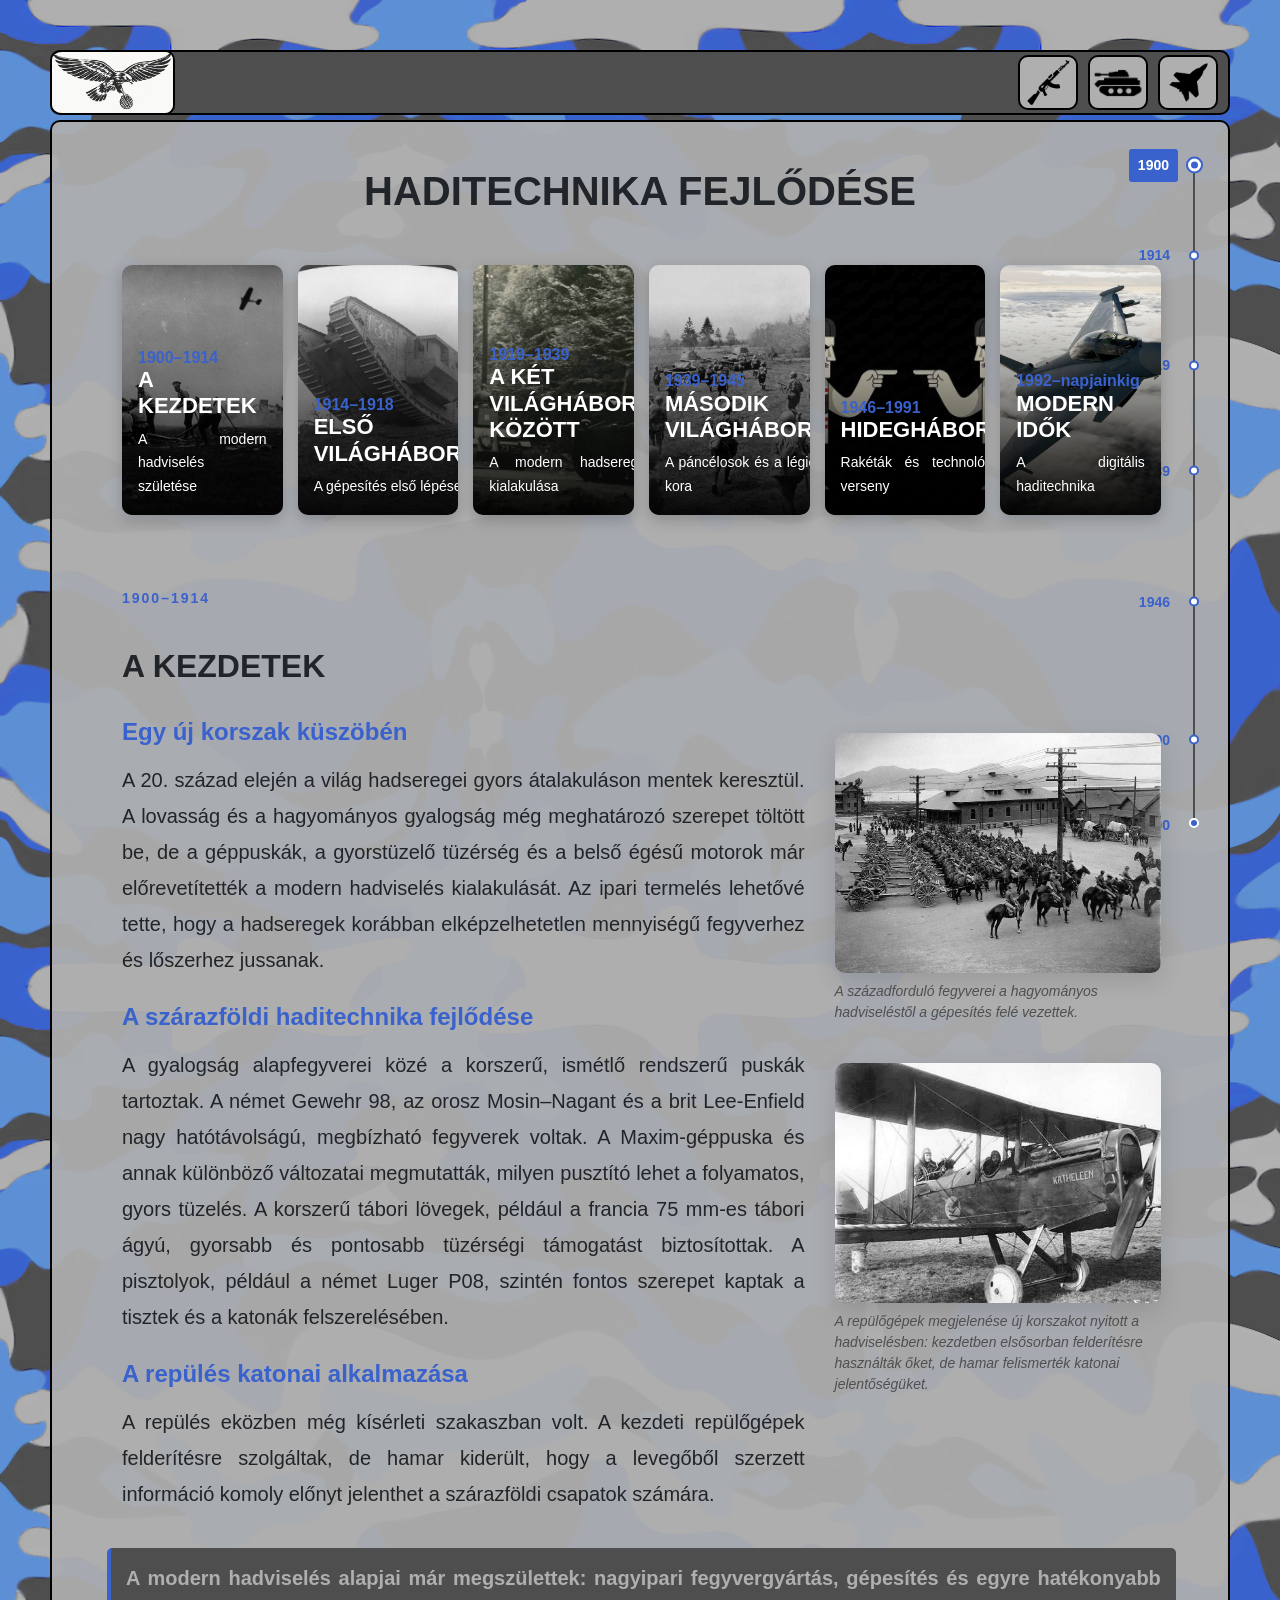
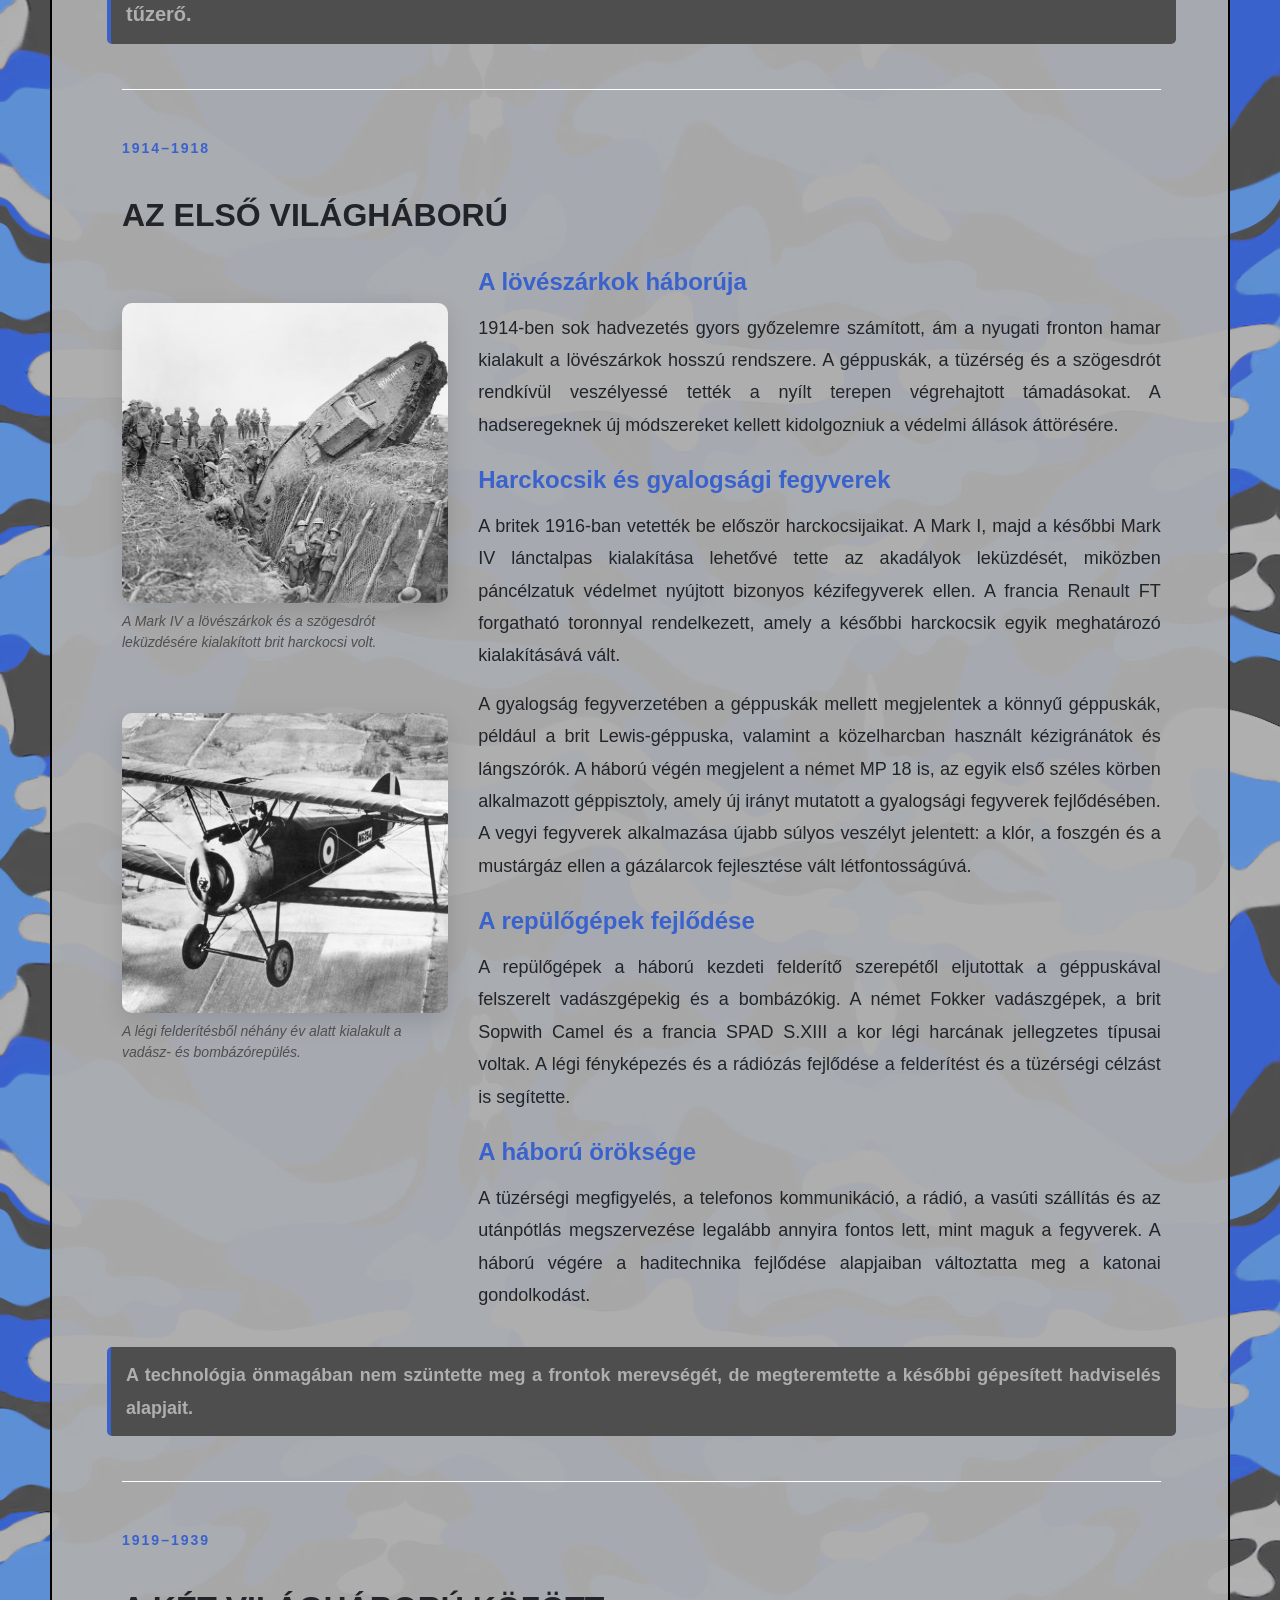
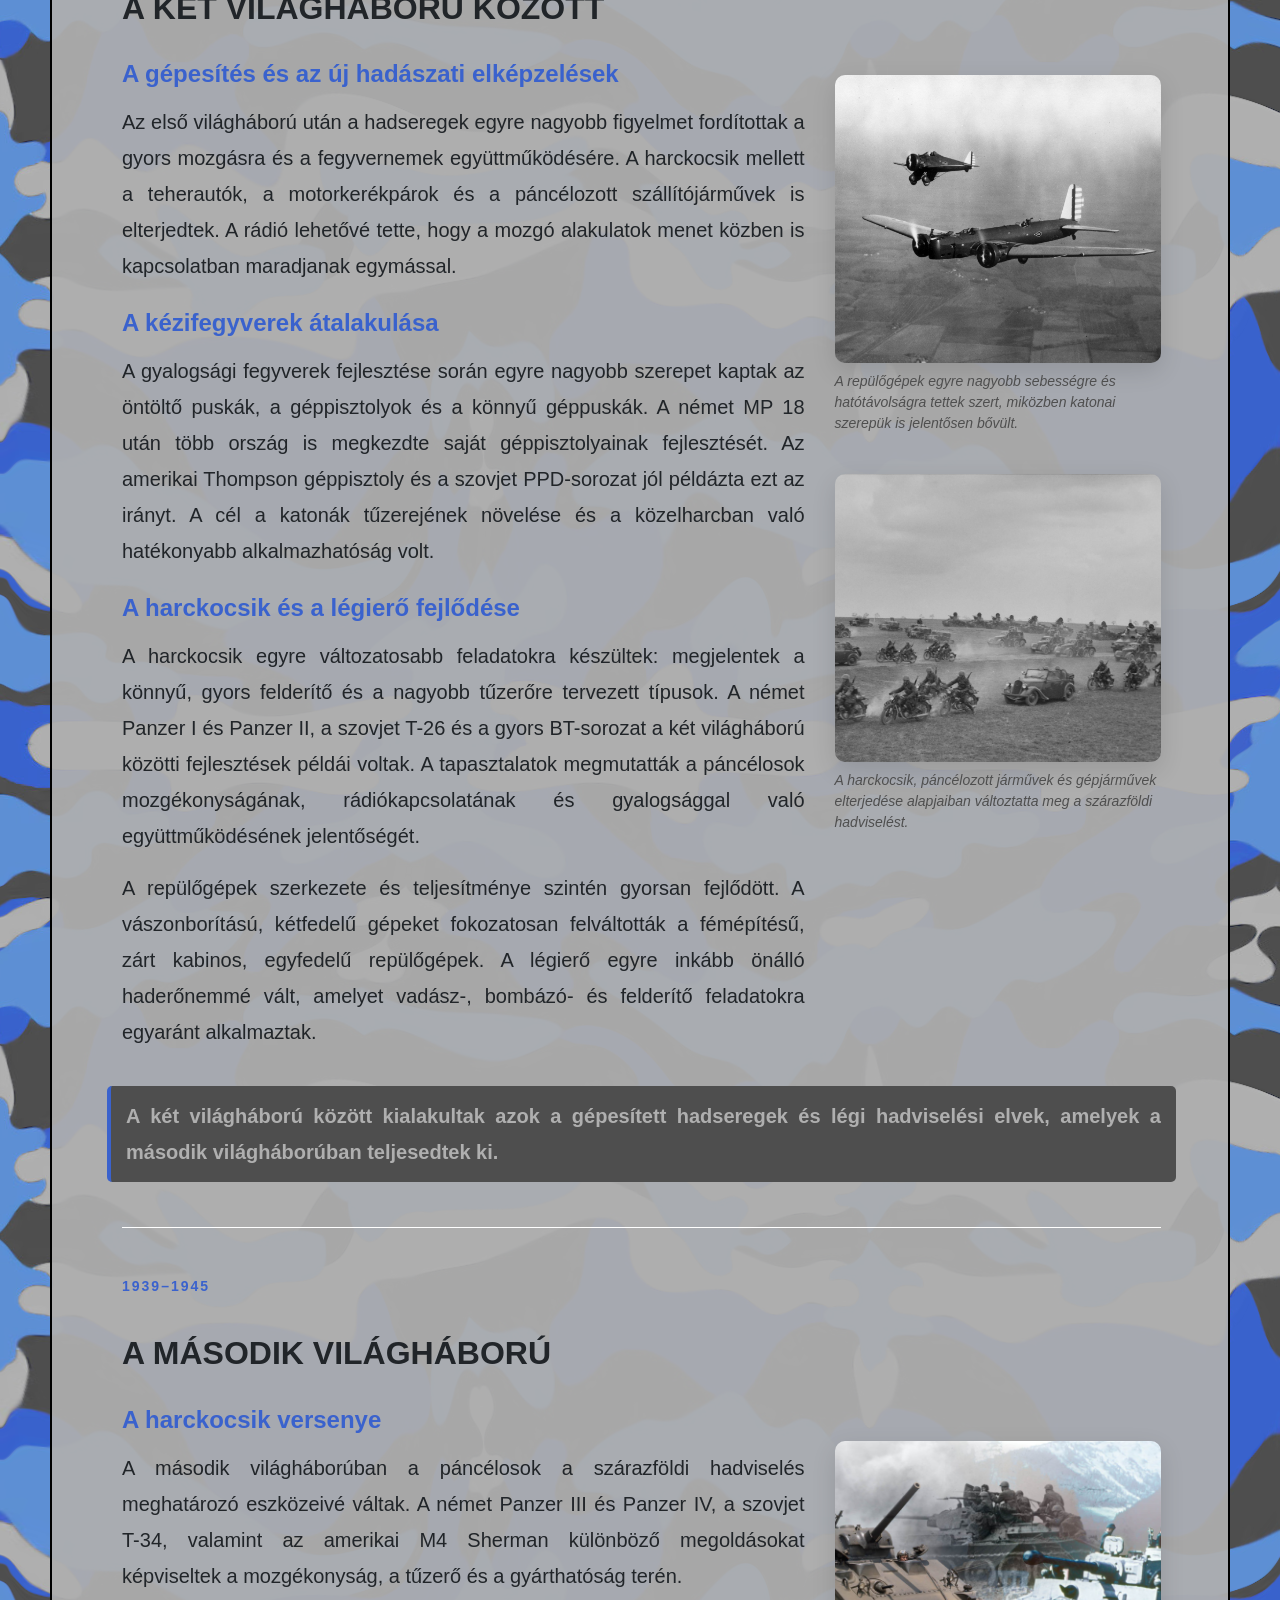
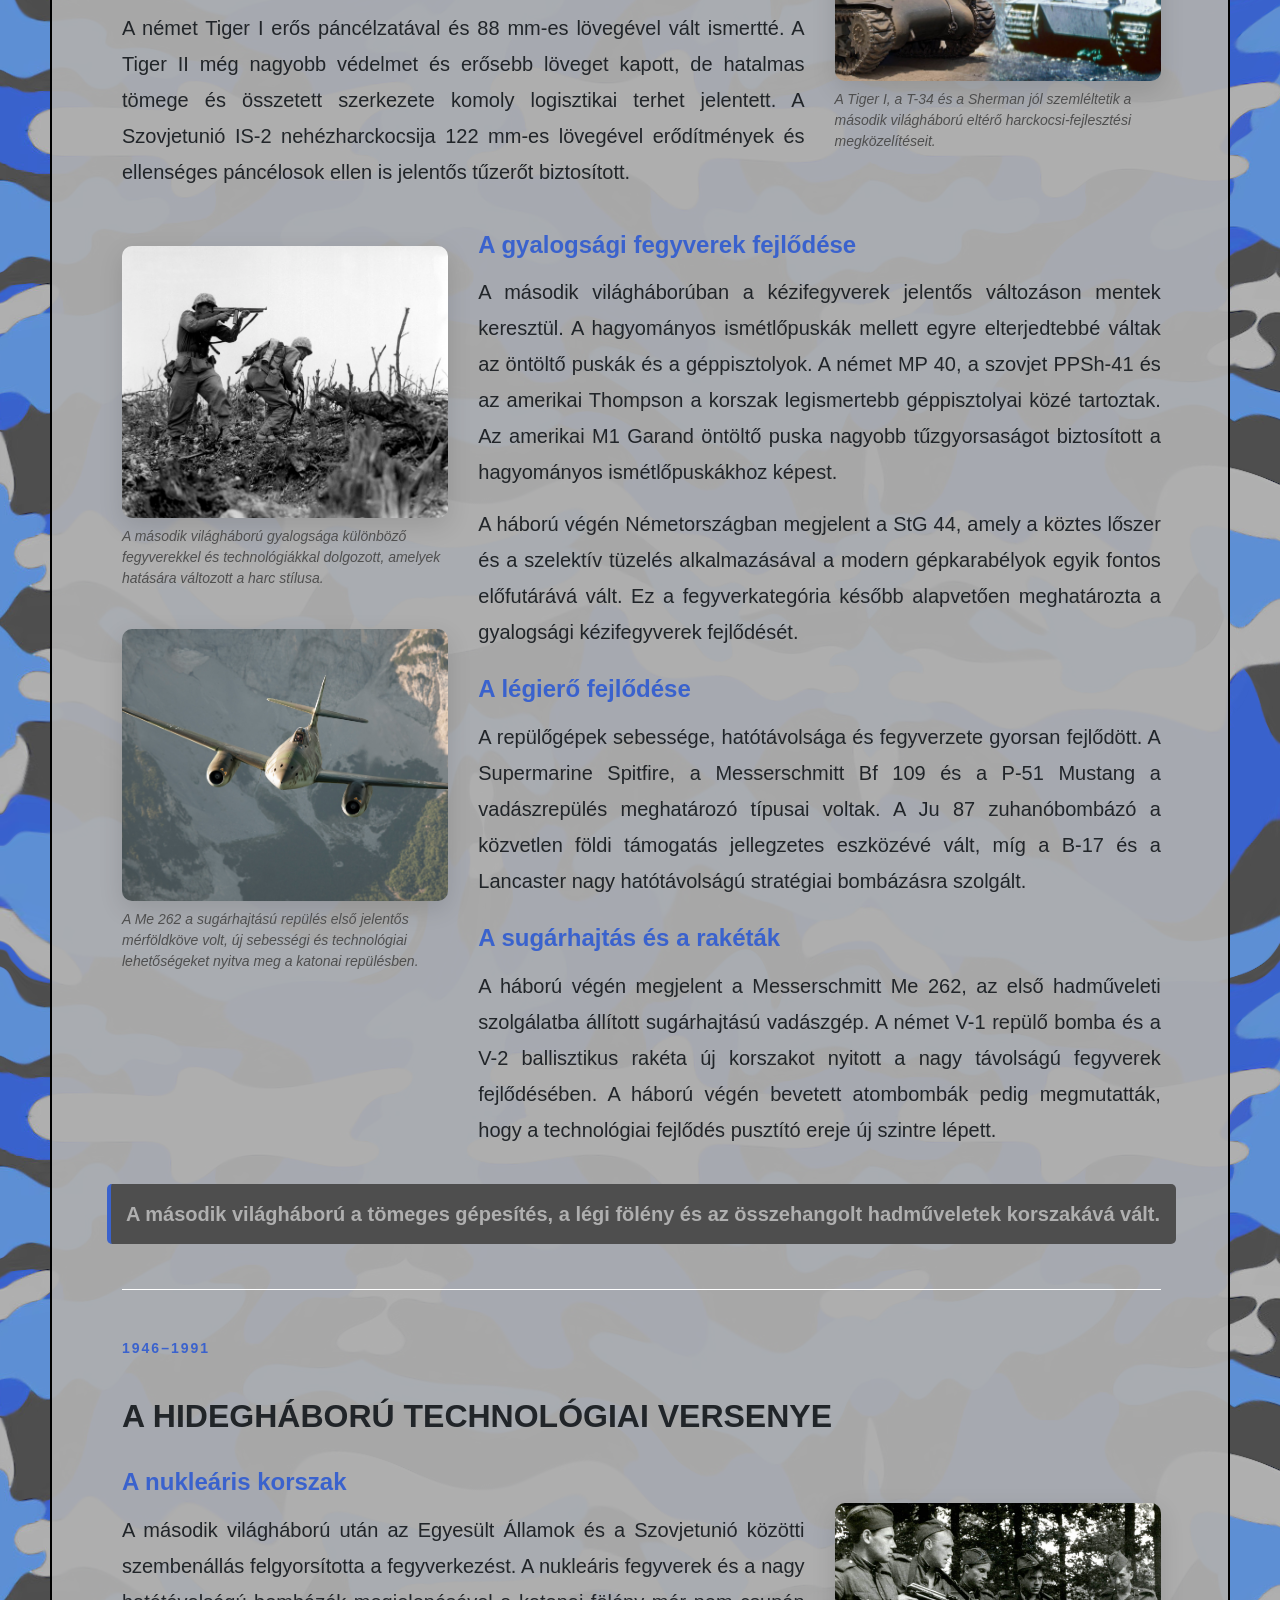
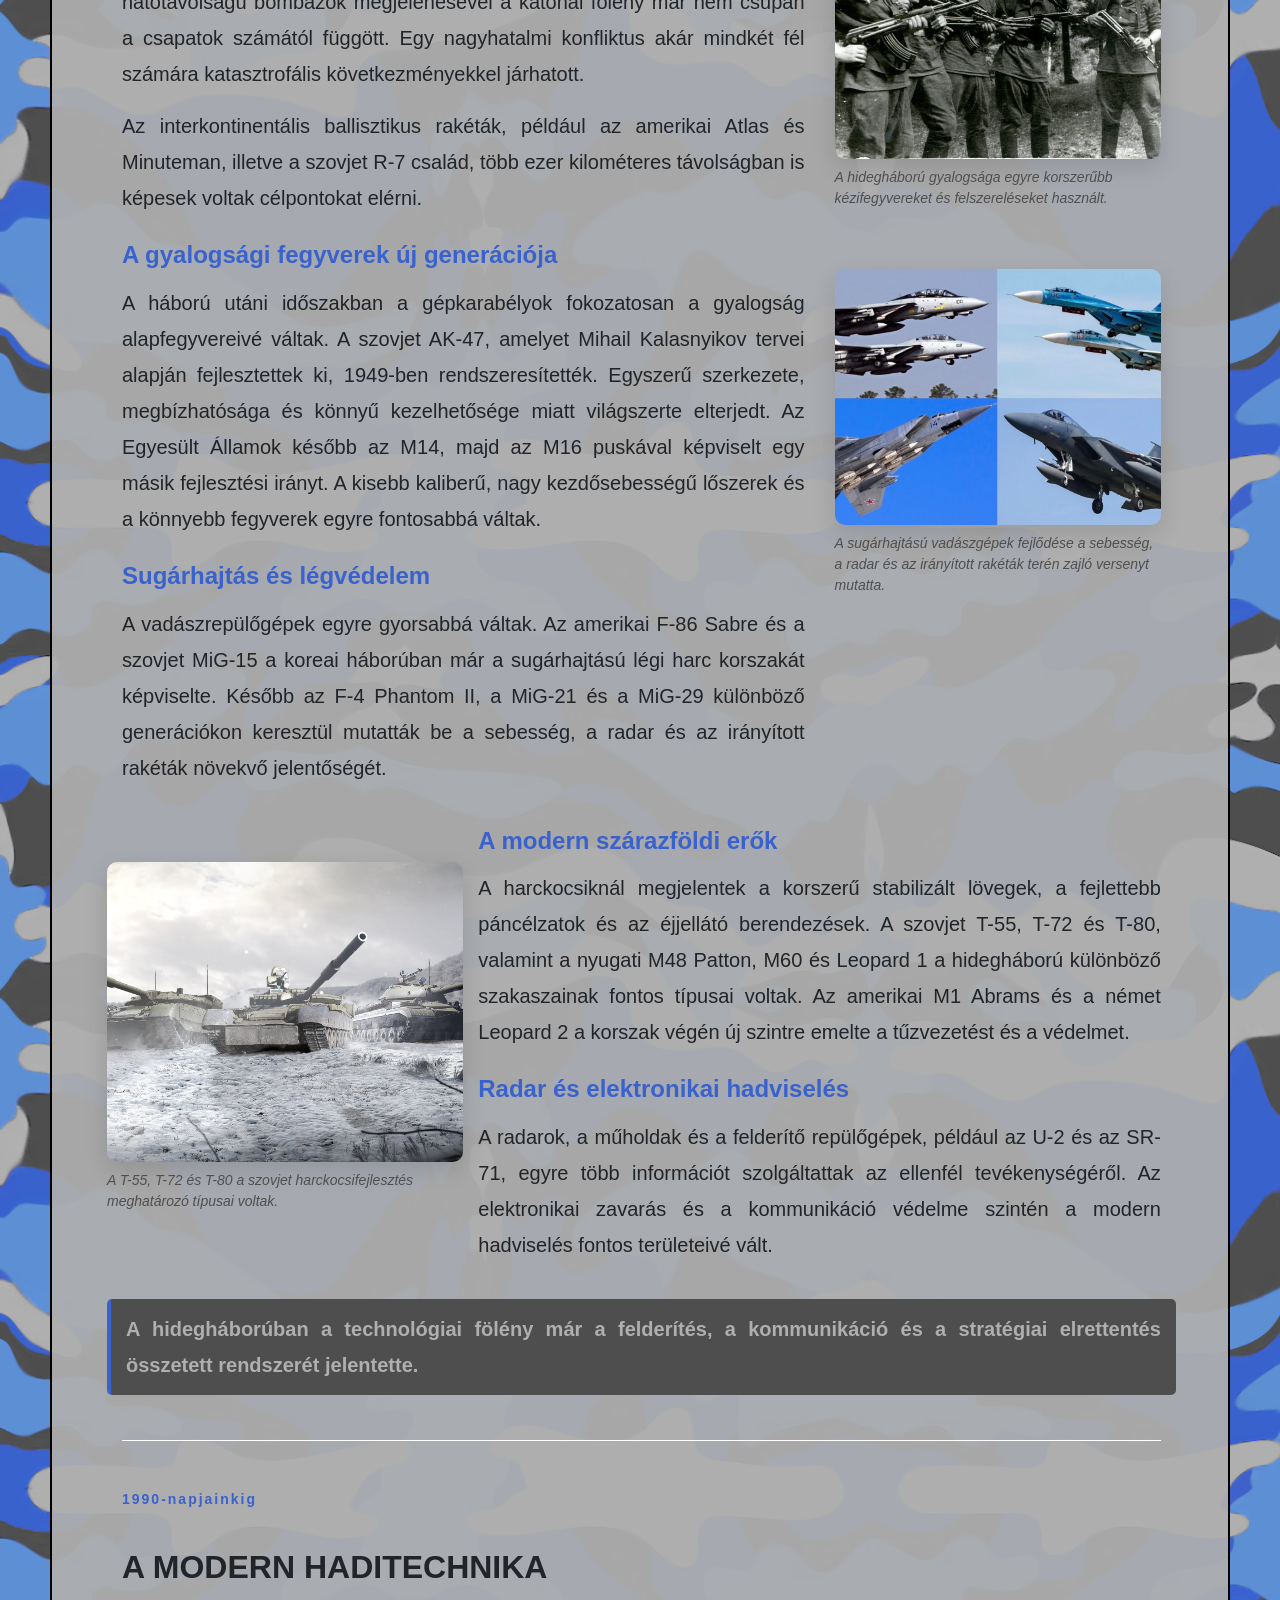
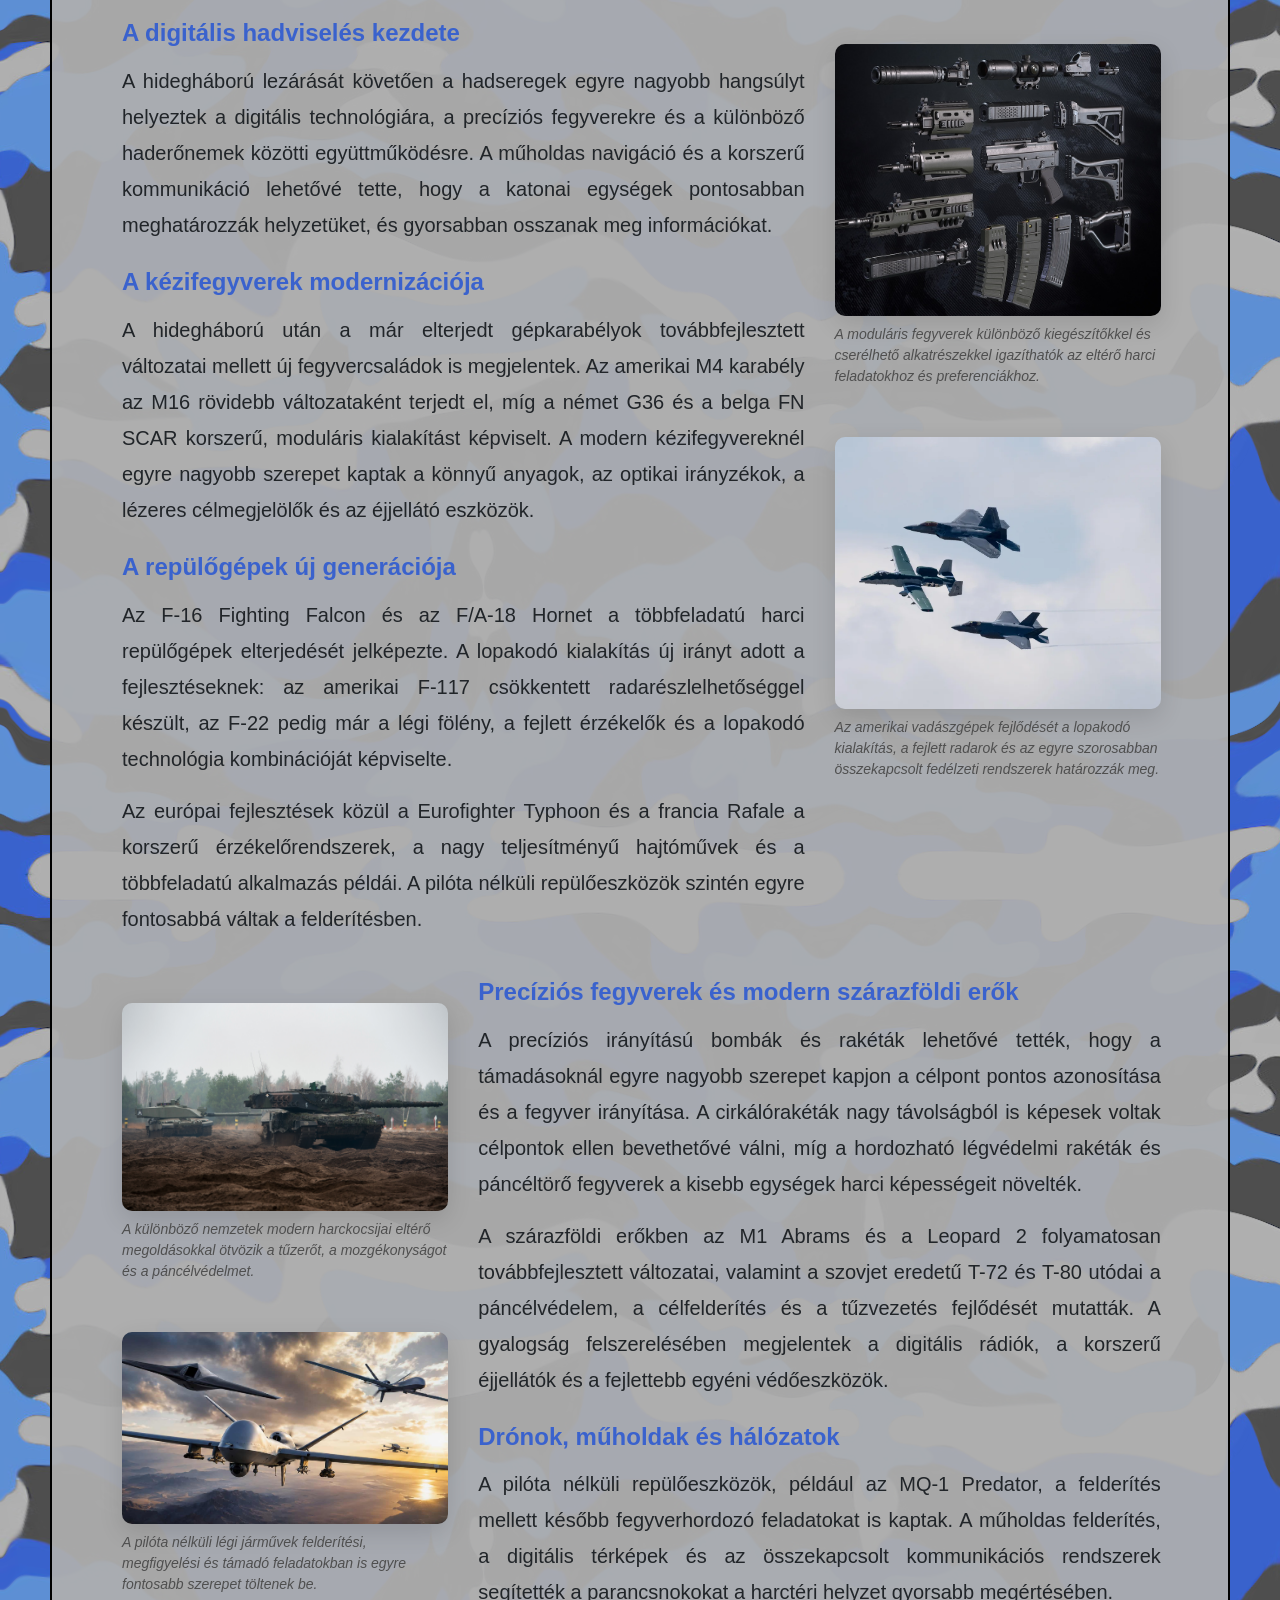
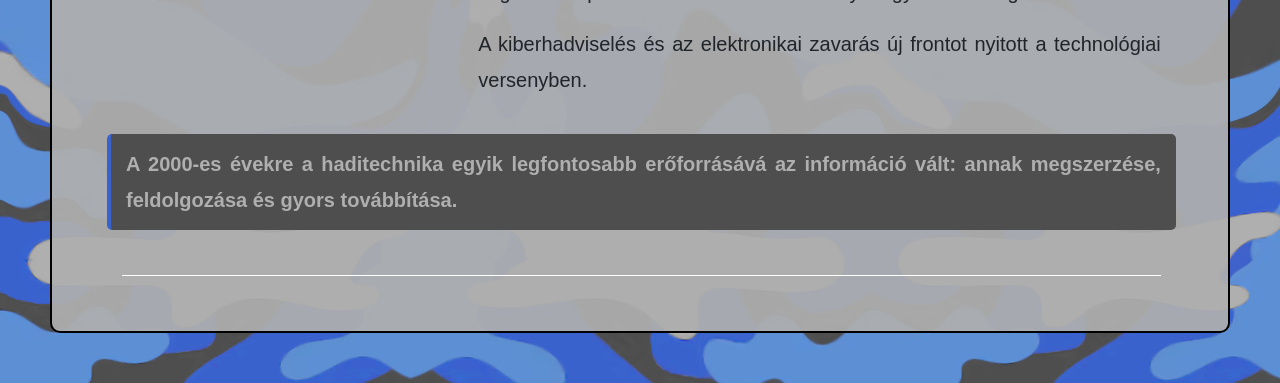
==== commit 1954b871: "Kész a főoldal" ====
--- a/index.html
+++ b/index.html
@@ -41,23 +41,39 @@
         <h1 style="text-align: center;">Haditechnika fejlődése</h1>
 
         <div>
+
             <aside class="timeline" id="timeline">
                 <div class="timeline-line">
                     <div class="timeline-progress" id="timelineProgress"></div>
-                    <div class="timeline-event" data-year="1900"><span>1900</span></div>
-                    <div class="timeline-event" data-year="1914"><span>1914</span></div>
-                    <div class="timeline-event" data-year="1918"><span>1918</span></div>
-                    <div class="timeline-event" data-year="1939"><span>1939</span></div>
-                    <div class="timeline-event" data-year="1945"><span>1945</span></div>
-                    <div class="timeline-event" data-year="1955"><span>1955</span></div>
-                    <div class="timeline-event" data-year="1975"><span>1975</span></div>
-                    <div class="timeline-event" data-year="1990"><span>1990</span></div>
-                    <div class="timeline-event" data-year="2000"><span>2000</span></div>
+
+                    <div class="timeline-event" data-year="1900" data-target="kezdetek">
+                        <span>1900</span>
+                    </div>
+                    <div class="timeline-event" data-year="1914" data-target="elso-vilaghaboru">
+                        <span>1914</span>
+                    </div>
+                    <div class="timeline-event" data-year="1919" data-target="ket-vilaghaboru-kozott">
+                        <span>1919</span>
+                    </div>
+                    <div class="timeline-event" data-year="1939" data-target="masodik-vilaghaboru">
+                        <span>1939</span>
+                    </div>
+                    <div class="timeline-event" data-year="1946" data-target="hideghaboru">
+                        <span>1946</span>
+                    </div>
+                    <div class="timeline-event" data-year="1990" data-target="modern-haditechnika">
+                        <span>1990</span>
+                    </div>
+                    <div class="timeline-event" data-year="2000" data-target="oldal-vege">
+                        <span>2000</span>
+                    </div>
+
                     <div class="timeline-cursor" id="timelineCursor">
                         <span id="currentYear">1900</span>
                     </div>
                 </div>
             </aside>
+
         </div>
 
         <div class="korszakok col-lg-11" style="margin: 50px;">
@@ -134,8 +150,14 @@
                     </div>
 
                     <div class="col-lg-4 korszak-kep">
-                        <img src="Kepek/Kezdet.jpg" alt="A 20. század elejének katonai technológiája">
-                        <span class="kepalairas">A századforduló fegyverei a hagyományos hadviseléstől a gépesítés felé vezettek.</span>
+                        <div>
+                            <img src="Kepek/Kezdet.jpg" alt="A 20. század elejének katonai technológiája">
+                            <span class="kepalairas">A századforduló fegyverei a hagyományos hadviseléstől a gépesítés felé vezettek.</span>
+                        </div>
+                        <div>
+                            <img src="Kepek/Plane before WW1.JPG" alt="Kezdetleges katonai repülőgép a 20. század elején">
+                            <span class="kepalairas">A repülőgépek megjelenése új korszakot nyitott a hadviselésben: kezdetben elsősorban felderítésre használták őket, de hamar felismerték katonai jelentőségüket.</span>
+                        </div>
                     </div>
 
                     <p class="kiemelt-mondat">A modern hadviselés alapjai már megszülettek: nagyipari fegyvergyártás, gépesítés és egyre hatékonyabb tűzerő.</p>
@@ -217,7 +239,7 @@
                     </div>
 
                     <div class="col-lg-4 korszak-kep">
-                        <img src="Kepek/WW2 tanks.jpg" alt="Tiger I, T-34 és Sherman harckocsik">
+                        <img src="Kepek/WW2 tanks.jpg" alt="Tiger I, T-34 és Sherman harckocsik" style="margin-top: 60px; height: 15rem;">
                         <span class="kepalairas">A Tiger I, a T-34 és a Sherman jól szemléltetik a második világháború eltérő harckocsi-fejlesztési megközelítéseit.</span>
                     </div>
 
@@ -274,7 +296,7 @@
                     <div class="col-lg-4">
                         <div class="row korszak-kepek-sor">
                             <div class="korszak-kep">
-                                <img src="Kepek/Cold war tanks.png" alt="Hidegháborús harckocsik">
+                                <img src="Kepek/Cold war tanks.png" alt="Hidegháborús harckocsik" style="height: 30rem;">
                                 <span class="kepalairas">A T-55, T-72 és T-80 a szovjet harckocsifejlesztés meghatározó típusai voltak.</span>
                             </div>
                         </div>
@@ -309,26 +331,29 @@
 
                     <div class="col-lg-4">
                         <div class="korszak-kep">
+                            <img src="Kepek/Modular weaponry.jpg" alt="A mai fegyverek moduláris kialakítása">
+                            <span class="kepalairas">A moduláris fegyverek különböző kiegészítőkkel és cserélhető alkatrészekkel igazíthatók az eltérő harci feladatokhoz és preferenciákhoz.</span>
+                        </div>
+
+                        <div class="korszak-kep">
                             <img src="Kepek/Modern jets.webp" alt="Modern amerikai sugárhajtású repülőgépek">
                             <span class="kepalairas">Az amerikai vadászgépek fejlődését a lopakodó kialakítás, a fejlett radarok és az egyre szorosabban összekapcsolt fedélzeti rendszerek határozzák meg.</span>
                         </div>
-
-                        <div class="korszak-kep">
-                            <img src="Kepek/Modular weaponry.jpg" alt="A mai fegyverek moduláris kialakítása">
-                            <span class="kepalairas">A moduláris fegyverek különböző kiegészítőkkel és cserélhető alkatrészekkel igazíthatók az eltérő harci feladatokhoz és preferenciákhoz.</span>
-                        </div>
+                        
                     </div>
 
                     <div class="col-lg-4">
                         <div class="korszak-kep">
-                            <img src="Kepek/modern tanks.jpg" alt="Két példa modern harckocsira">
+                            <img src="Kepek/modern tanks.jpg" alt="Két példa modern harckocsira" style="height: 13rem;">
                             <span class="kepalairas">A különböző nemzetek modern harckocsijai eltérő megoldásokkal ötvözik a tűzerőt, a mozgékonyságot és a páncélvédelmet.</span>
                         </div>
                         <div class="korszak-kep">
-                            <img src="Kepek/Modern drones.jpg" alt="Drón technológia a napjainkban">
+                            <img src="Kepek/Modern drones.jpg" alt="Drón technológia a napjainkban" style="height: 12rem;">
                             <span class="kepalairas">A pilóta nélküli légi járművek felderítési, megfigyelési és támadó feladatokban is egyre fontosabb szerepet töltenek be.</span>
                         </div>
                     </div>
+
+                    <div id="oldal-vege"></div>
 
                     <div class="col-lg-8 korszak-szoveg">
                         <h2>Precíziós fegyverek és modern szárazföldi erők</h2>
--- a/Fo.css
+++ b/Fo.css
@@ -1,5 +1,7 @@
 h1 {
-    font-weight: bold;
+    margin-top: 40px;
+    font-weight: bold;
+    text-transform: uppercase;
 }
 p {
     text-align: justify;
@@ -135,7 +137,8 @@
     font-weight: bold;
 }
 .kartya-szoveg h1{
-    font-size: 24px;
+    margin-top: 0;
+    font-size: 22px;
 }
 .kartya-szoveg p{
     margin-bottom: 0;
@@ -180,22 +183,17 @@
     width: 100%;
     border-radius: 10px;
 }
-.korszak-tartalom{
-    align-items: center;
-}
 .korszak-tartalom img{
     max-height: 300px;
     box-shadow: 0 8px 24px rgba(0, 0, 0, .12);
 }
-.korszak-tartalom span{
-    margin-bottom: 50px;
-}
 .korszak-tartalom h2{
     margin-top: 25px;
     color: #3A62CD;
+    font-weight: bold;
 }
 .korszak-tartalom p{
-    font-size: 18px;
+    font-size: 20px;
     line-height: 1.8;
 }
 .kepalairas{
@@ -206,6 +204,7 @@
     font-style: italic;
 }
 .kiemelt-mondat{
+    margin: 20px 0;
     border-left: 4px solid #3A62CD;
     border-radius: 5px;
     font-weight: bold;
@@ -214,6 +213,39 @@
     padding: 12px 15px;
     background: #4E4E4E;
     color: #AFAFAF;
+}
+
+#kezdetek .korszak-kep img{
+    height: 15rem;
+}
+#elso-vilaghaboru .korszak-kep img{
+    margin-top: 60px;
+    height: 30rem;
+}
+#elso-vilaghaboru p{
+    font-size: 18px;
+}
+#ket-vilaghaboru-kozott .korszak-kep img{
+    height: 18rem;
+}
+#masodik-vilaghaboru .korszak-kep img{
+    margin-top: 40px;
+    height: 17rem;
+}
+#hideghaboru .korszak-kep img{
+    margin-top: 60px;
+    height: 16rem;
+}
+#modern-haditechnika .korszak-kep img{
+    margin-top: 50px;
+    height: 17rem;
+}
+
+.korszak-kep img{
+    margin-top: 40px;
+    width: 100%;
+    object-fit: cover;
+    border-radius: 10px;
 }
 
 @media (max-width: 1100px) {
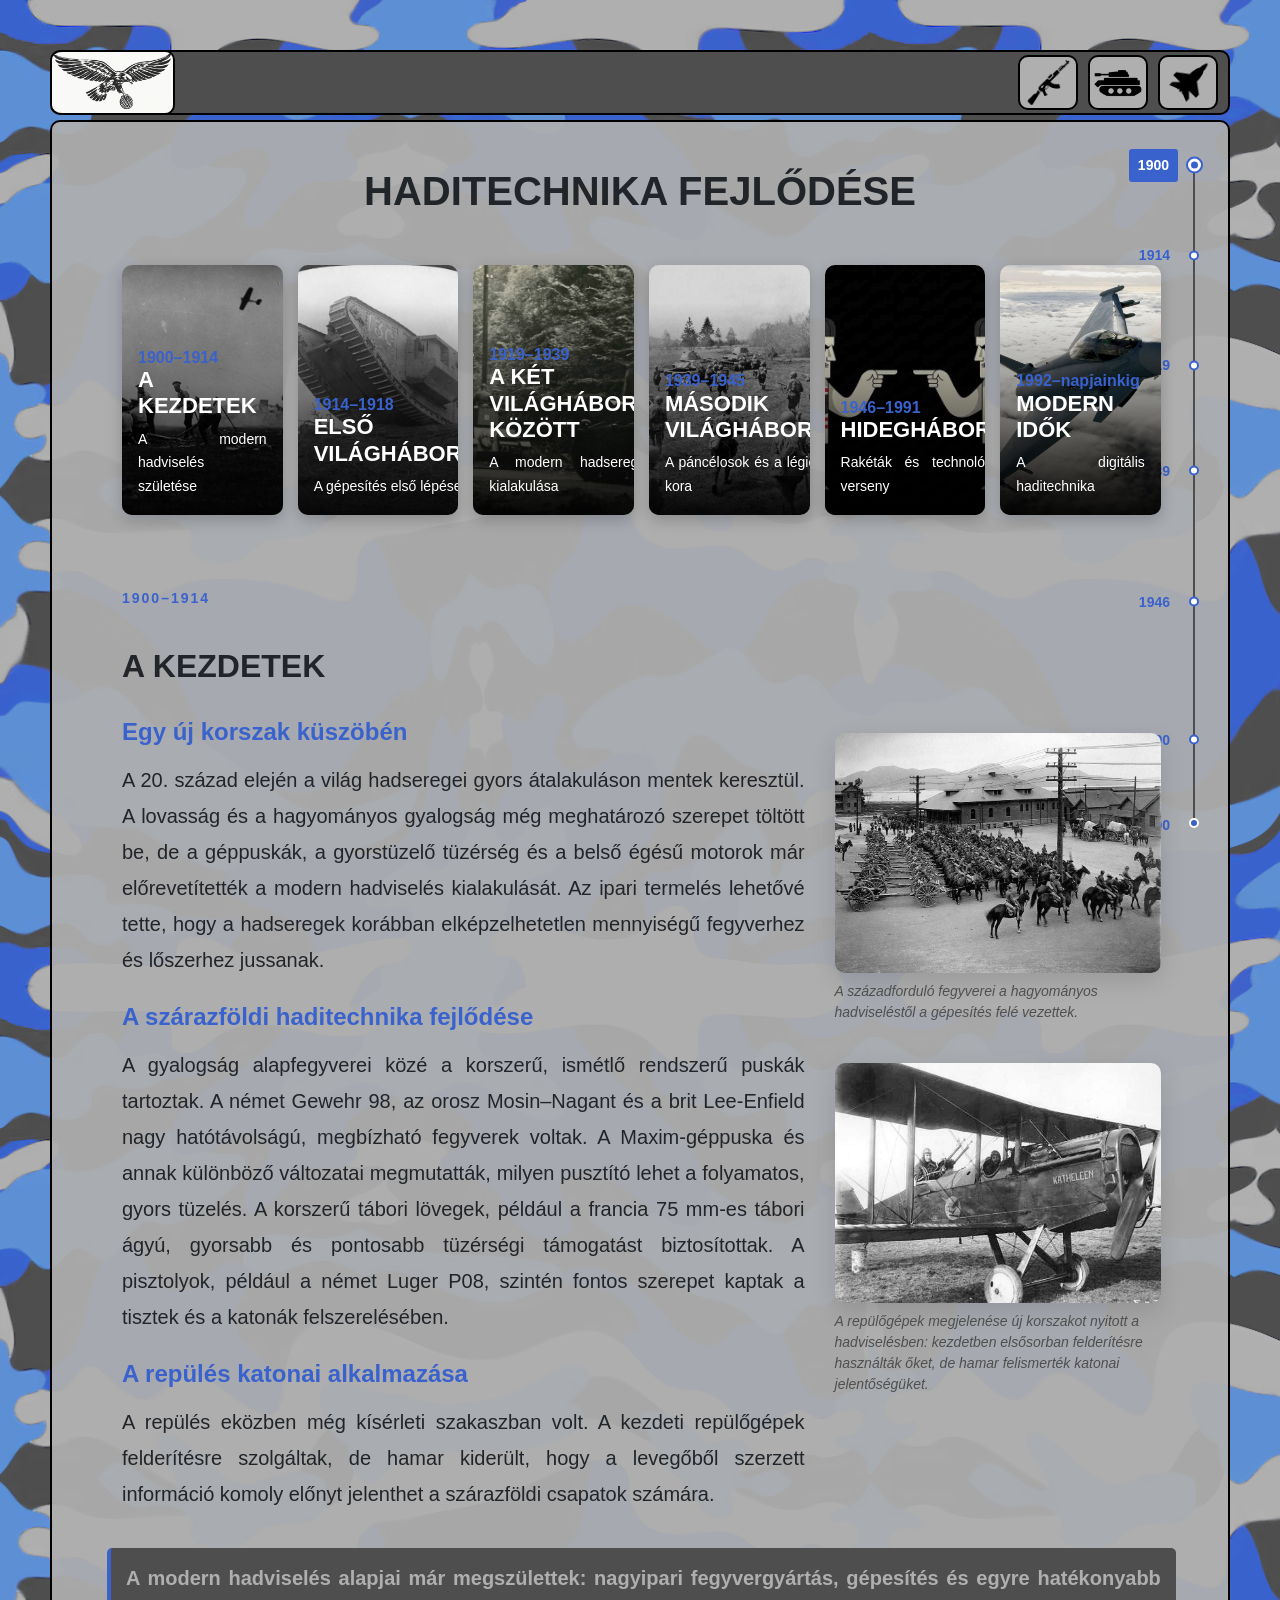
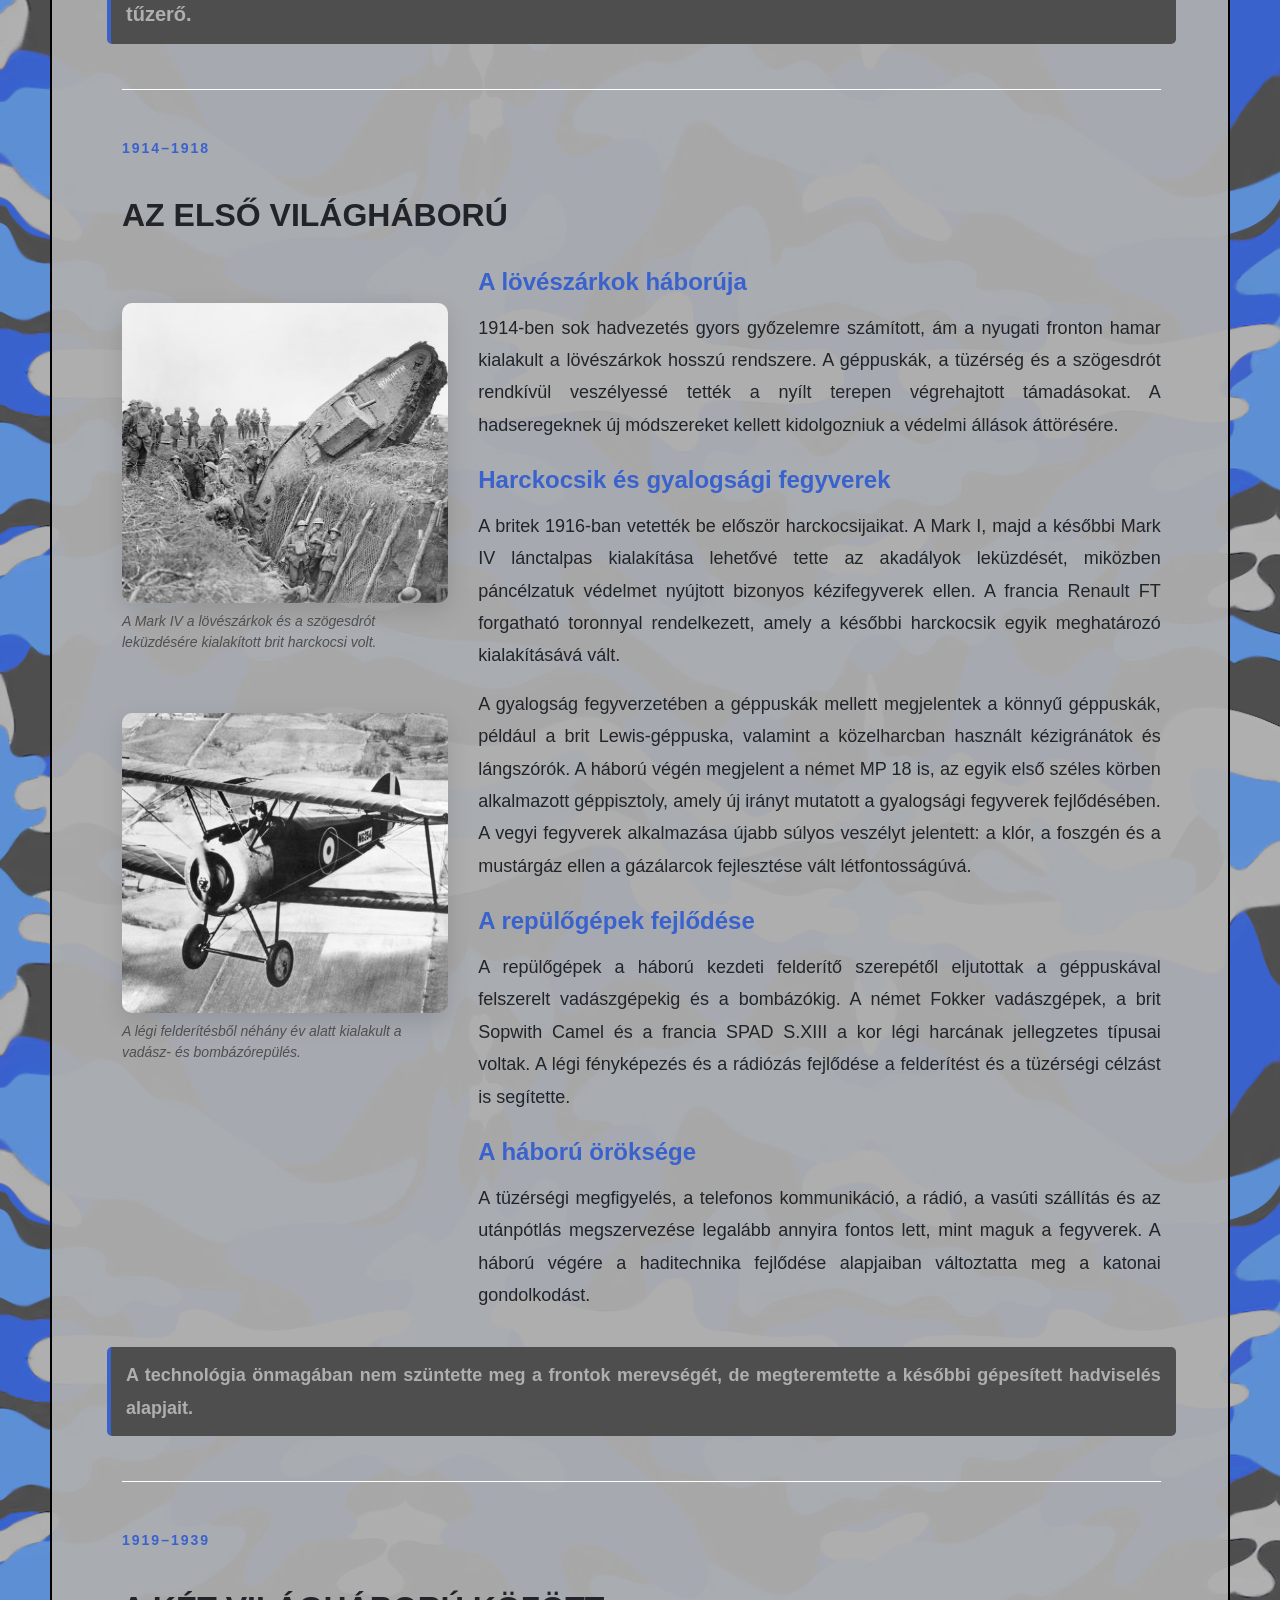
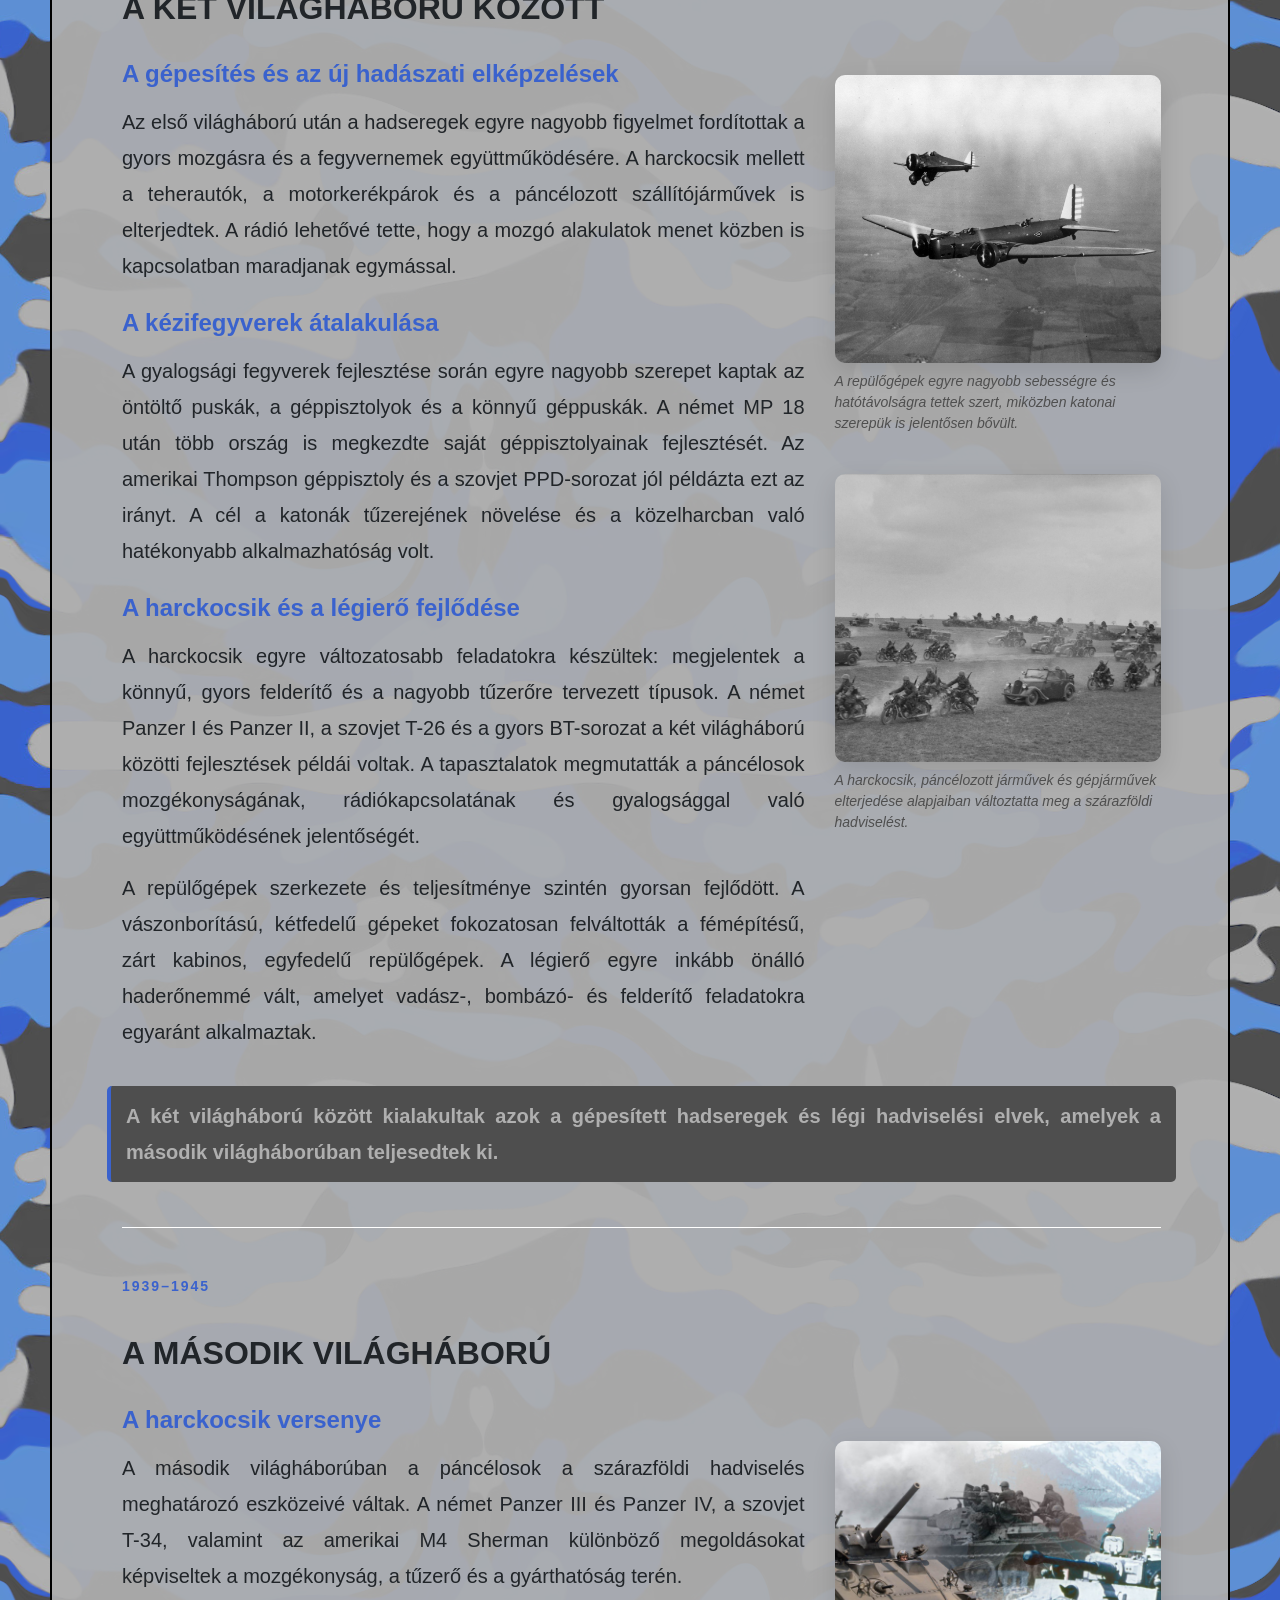
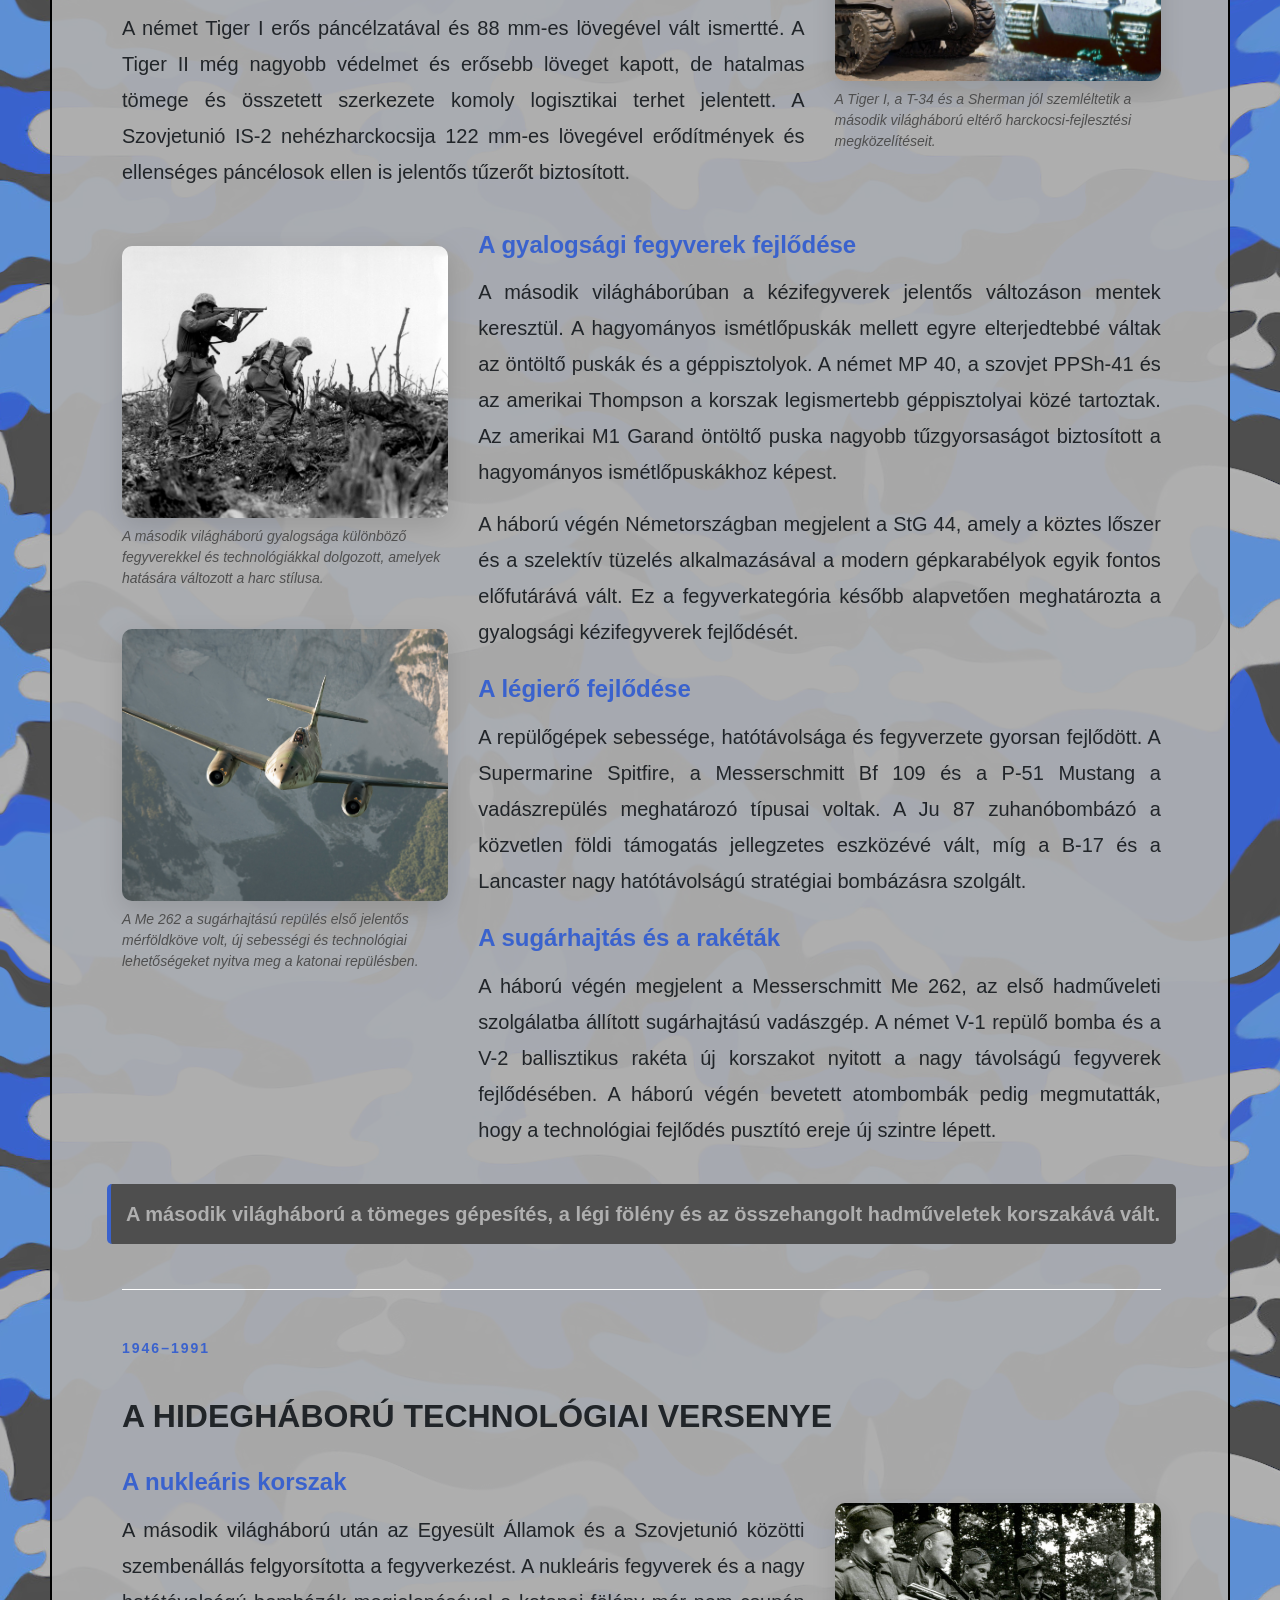
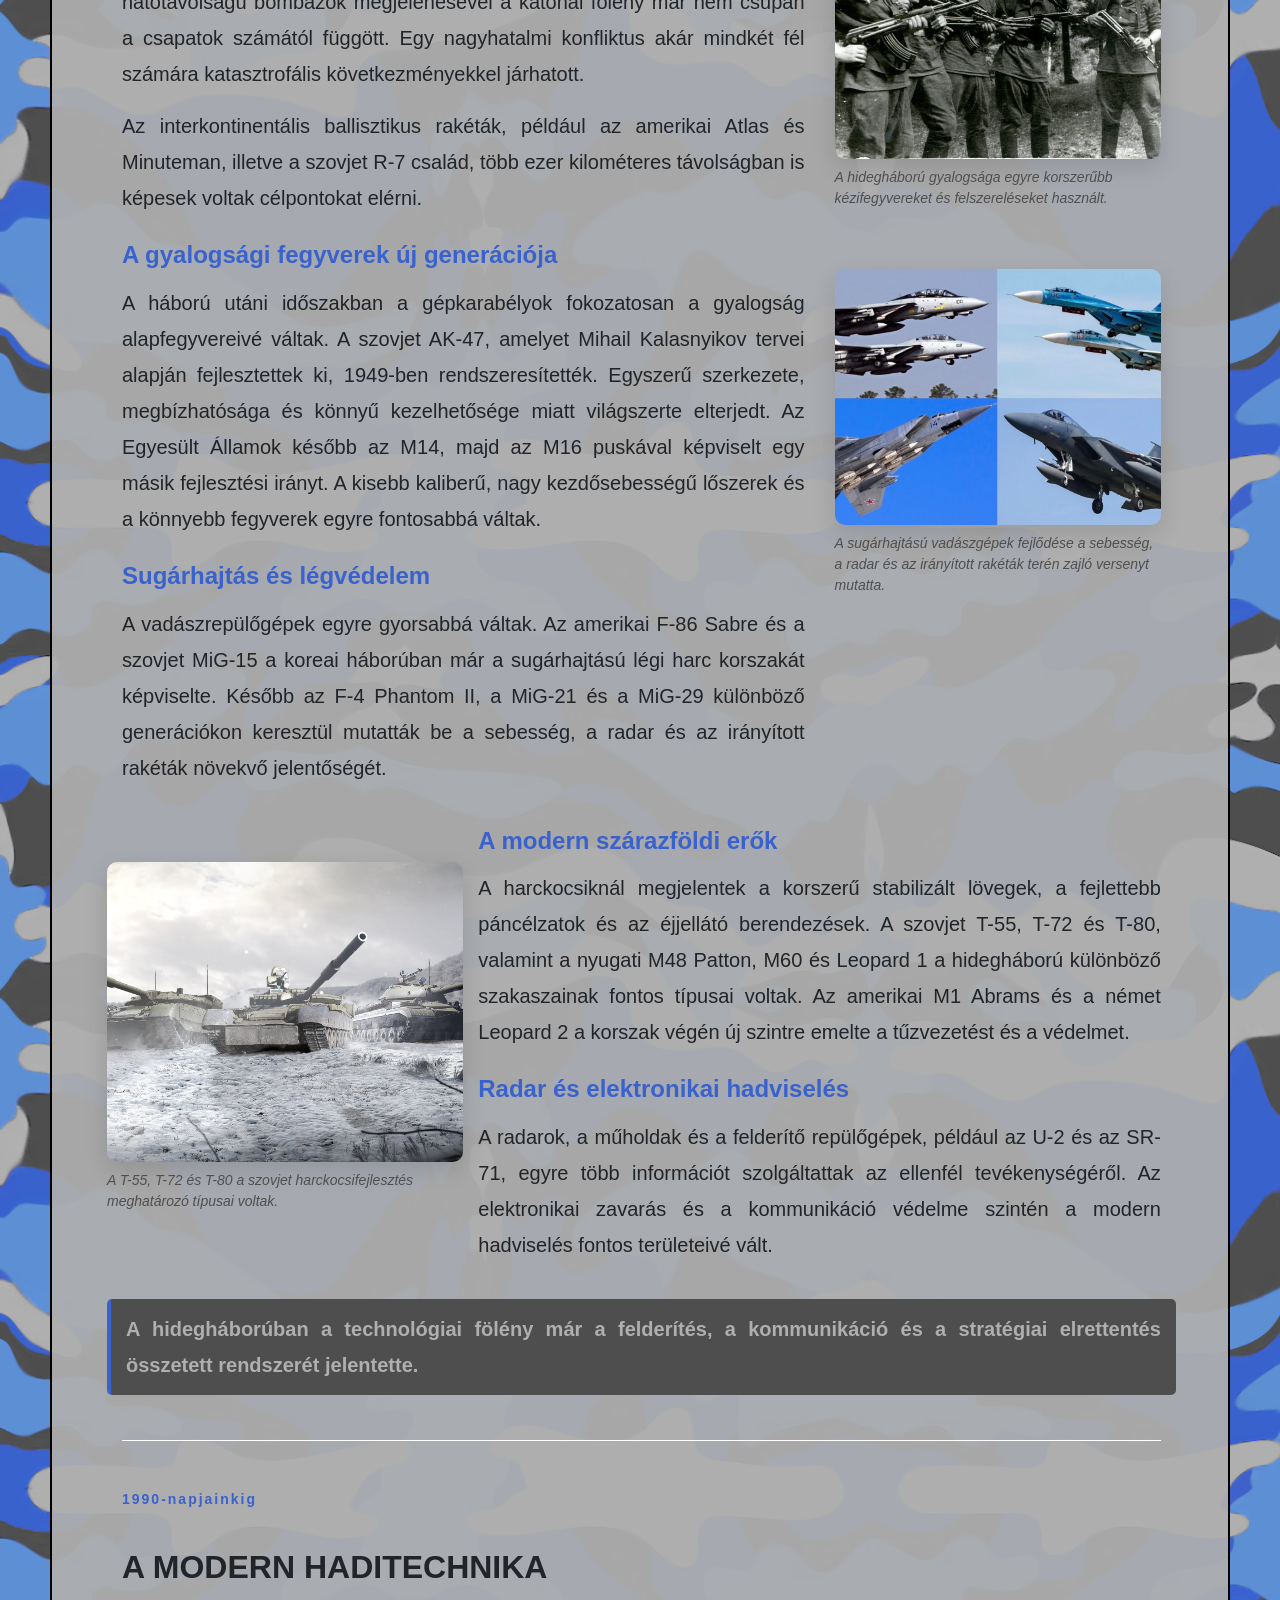
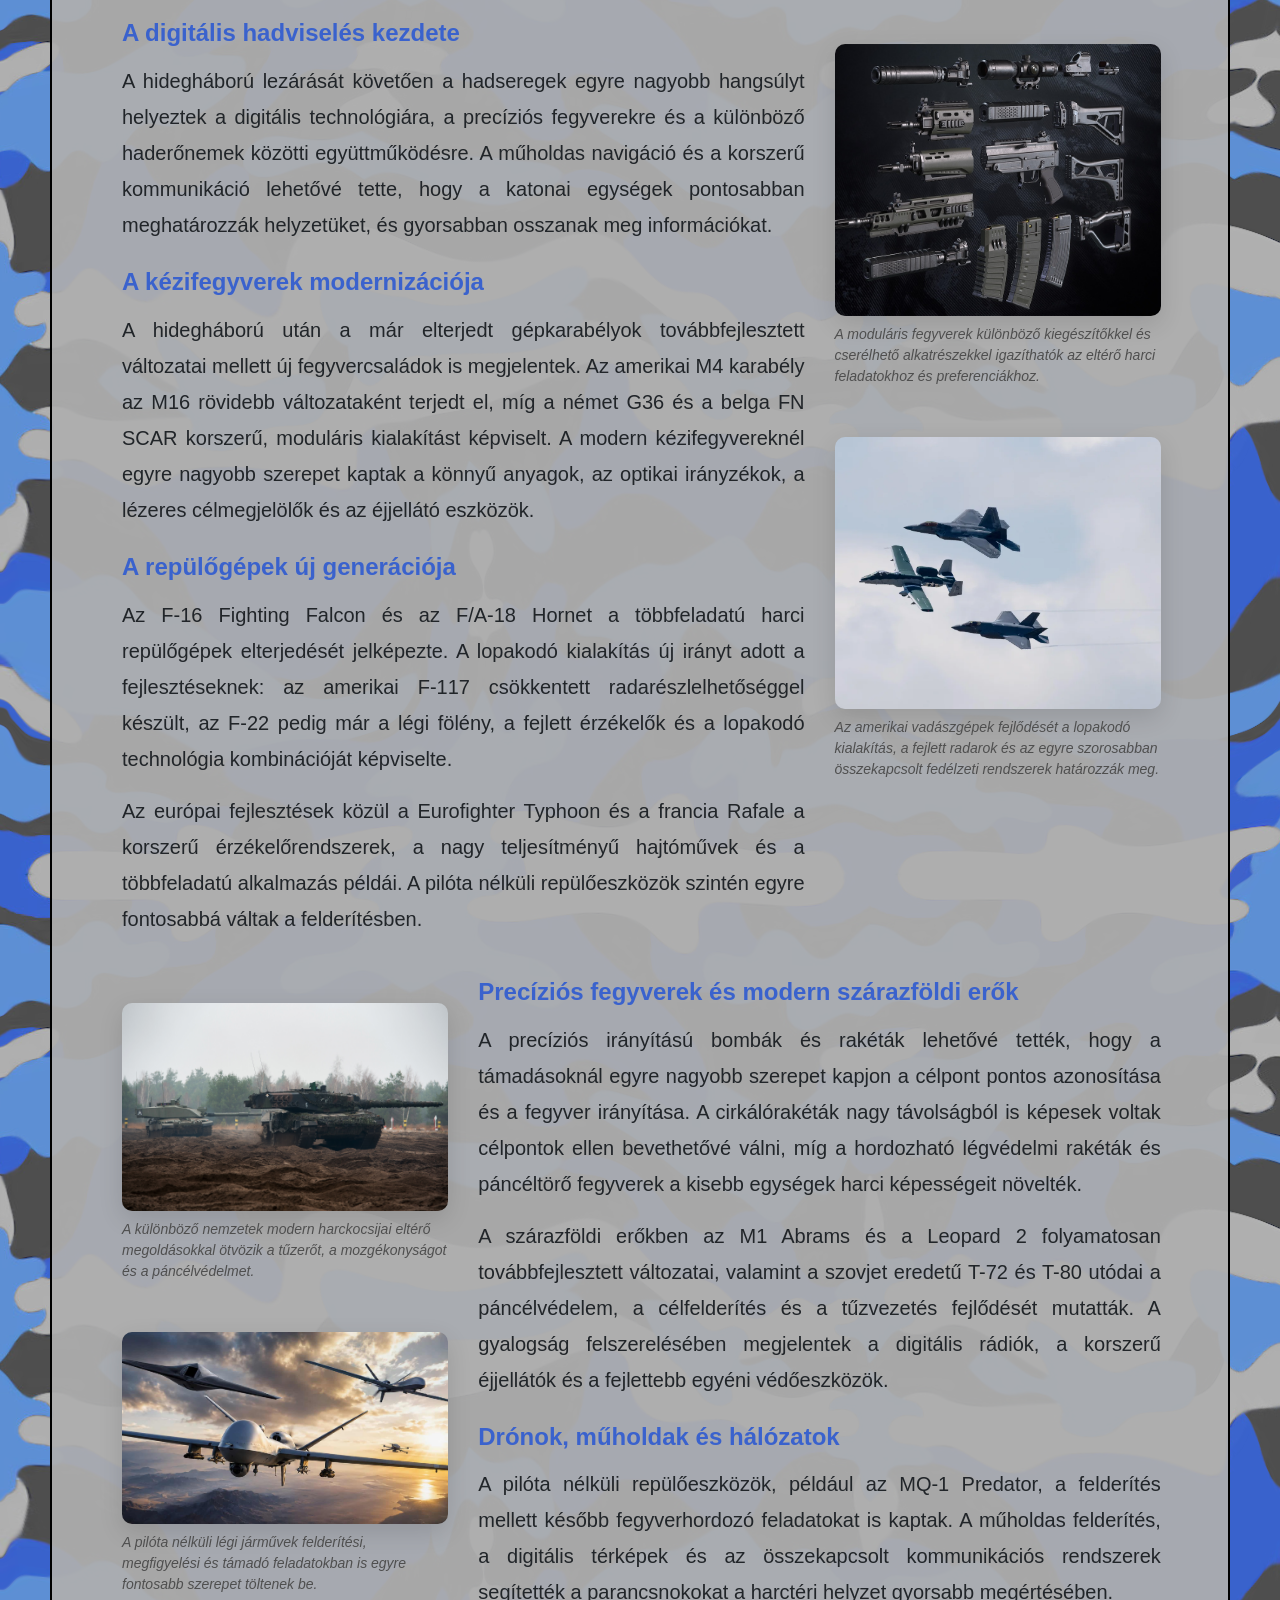
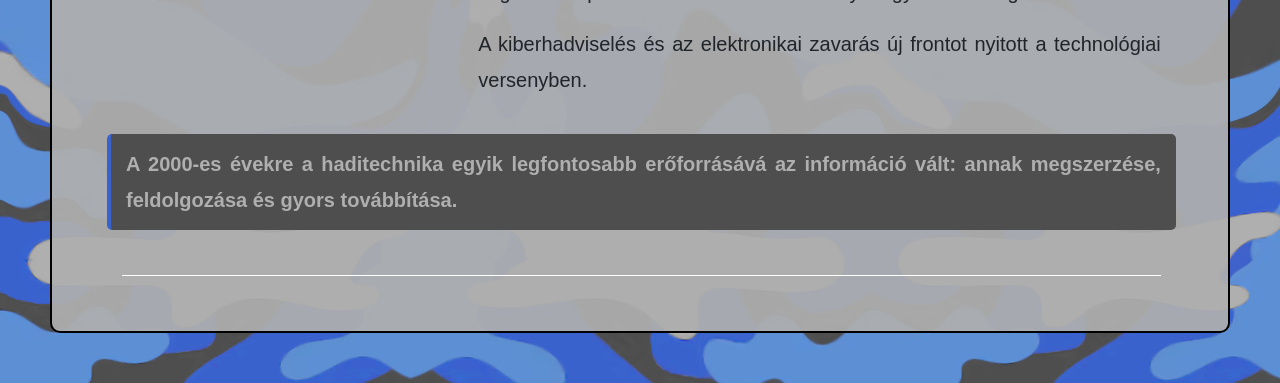
==== commit bb061202: "Főoldal reszponzivitása" ====
--- a/index.html
+++ b/index.html
@@ -25,7 +25,7 @@
                 </li>
                 <li class="nav-item" data-projectile="tank">
                     <a href="Tankok.html" class="nav-link">
-                        <img src="Kepek/tank.png" alt="Tankok" title="Tankok" class="nav-icon" style="width: 60px; height: 60px;">
+                        <img src="Kepek/tank.png" alt="Tankok" title="Tankok" class="nav-icon tank">
                     </a>
                 </li>
                 <li class="nav-item" data-projectile="plane">
--- a/allrounder.css
+++ b/allrounder.css
@@ -68,33 +68,39 @@
     background: #3A62CD;
     cursor: pointer;
 }
+.tank{
+    width: 60px;
+    height: 60px;
+}
 
 @media (max-width: 700px) {
-    header {
-        margin: 10px 10px 0;
-        height: auto;
-        min-height: 65px;
-        padding: 8px;
-        gap: 10px;
-    }
 
     .logo {
-        width: 75px;
+        width: 100px;
+        height: 65px;
     }
 
     .navbar {
         gap: 5px;
-        flex-wrap: wrap;
-        justify-content: center;
     }
 
     .nav-item {
+        width: 55px;
+        height: 55px;
+    }
+
+    header {
+        margin: 0px 10px 55px 10px;
+    }
+    .nav-icon {
         width: 45px;
         height: 45px;
     }
-
-    .tartalom {
-        margin: 10px 10px 30px;
-        padding: 10px;
+    .tank {
+        width: 55px;
+        height: 55px;
+    }
+    .tartalom div{
+        padding-right: 10px;
     }
 }
--- a/Fo.css
+++ b/Fo.css
@@ -1,3 +1,6 @@
+body {
+  cursor: url('Kepek/home_cursor.png'), auto;
+}
 h1 {
     margin-top: 40px;
     font-weight: bold;
@@ -248,34 +251,178 @@
     border-radius: 10px;
 }
 
+
 @media (max-width: 1100px) {
+    .timeline {
+        display: none;
+    }
+
     .korszakok {
         grid-template-columns: repeat(3, minmax(0, 1fr));
     }
-}
+
+    .tartalom {
+        margin-left: 25px;
+        margin-right: 25px;
+    }
+}
+
 @media (max-width: 991px) {
+    .korszakok,
+    .tartalom > .col-lg-11 {
+        margin: 25px !important;
+    }
+
     .korszak-tartalom {
         display: flex;
         flex-direction: column;
     }
 
-    .korszak-tartalom .korszak-szoveg { order: 1; }
-    .korszak-tartalom .korszak-kep { order: 2; }
-}
-@media (max-width: 768px) {
-    .timeline { display: none; }
-}
+    .korszak-tartalom .korszak-szoveg {
+        order: 1;
+    }
+
+    .korszak-tartalom .korszak-kep {
+        order: 2;
+    }
+
+    .korszak-tartalom img,
+    .korszak-kep img {
+        height: auto !important;
+        max-height: 350px;
+        margin-top: 15px !important;
+    }
+
+    .tortenelmi-korszak h1 {
+        font-size: 28px;
+    }
+
+    .korszak-tartalom p {
+        font-size: 17px;
+    }
+
+    .kepalairas {
+        font-size: 13px;
+    }
+}
+
 @media (max-width: 700px) {
+
+    .tartalom {
+        margin: 10px 10px 25px;
+        padding: 8px;
+    }
+
+    .tartalom > .col-lg-11,
+    .korszakok {
+        margin: 15px 5px !important;
+    }
+
     .korszakok {
         grid-template-columns: repeat(2, minmax(0, 1fr));
-        gap: 12px;
-    }
-
-    .korszak-kartya { height: 320px; }
-    .kartya-szoveg { padding: 14px 12px; }
-    .kartya-szoveg h1 { font-size: 19px; }
-}
+        gap: 10px;
+    }
+
+    .korszak-kartya {
+        height: 200px;
+    }
+
+    .kartya-szoveg {
+        padding: 10px;
+    }
+
+    .kartya-szoveg h1 {
+        font-size: 17px;
+    }
+
+    .kartya-szoveg h3 {
+        font-size: 13px;
+    }
+
+    .kartya-szoveg p {
+        font-size: 12px;
+    }
+
+    .tartalom > h1 {
+        font-size: 25px;
+        margin-top: 20px;
+    }
+
+    .tortenelmi-korszak {
+        padding: 15px 0;
+        margin-bottom: 15px;
+    }
+
+    .tortenelmi-korszak h1 {
+        font-size: 23px;
+    }
+
+    .tortenelmi-korszak h2,
+    .korszak-tartalom h2 {
+        font-size: 19px;
+        margin: 18px 0 10px;
+    }
+
+    .korszak-tartalom p {
+        font-size: 16px;
+        line-height: 1.6;
+    }
+
+    .korszak-tartalom img,
+    .korszak-kep img {
+        width: 100%;
+        height: auto !important;
+        max-height: 300px;
+        margin-top: 15px !important;
+    }
+
+    .kepalairas {
+        font-size: 12px;
+    }
+
+    .kiemelt-mondat {
+        font-size: 16px;
+        padding: 10px;
+    }
+}
+
 @media (max-width: 450px) {
-    .korszakok { grid-template-columns: 1fr; }
-    .korszak-kartya { height: 350px; }
-}+    .korszakok {
+        grid-template-columns: 1fr;
+    }
+
+    .korszak-kartya {
+        height: 230px;
+    }
+
+    .tartalom {
+        margin: 8px;
+        padding: 5px;
+    }
+
+    header {
+        margin: 8px 8px 0;
+    }
+
+    .logo {
+        width: 55px;
+    }
+
+    .nav-item {
+        width: 35px;
+        height: 35px;
+    }
+
+    .nav-icon {
+        width: 30px;
+        height: 30px;
+    }
+}
+
+body {
+    overflow-x: hidden;
+}
+
+img {
+    max-width: 100%;
+}
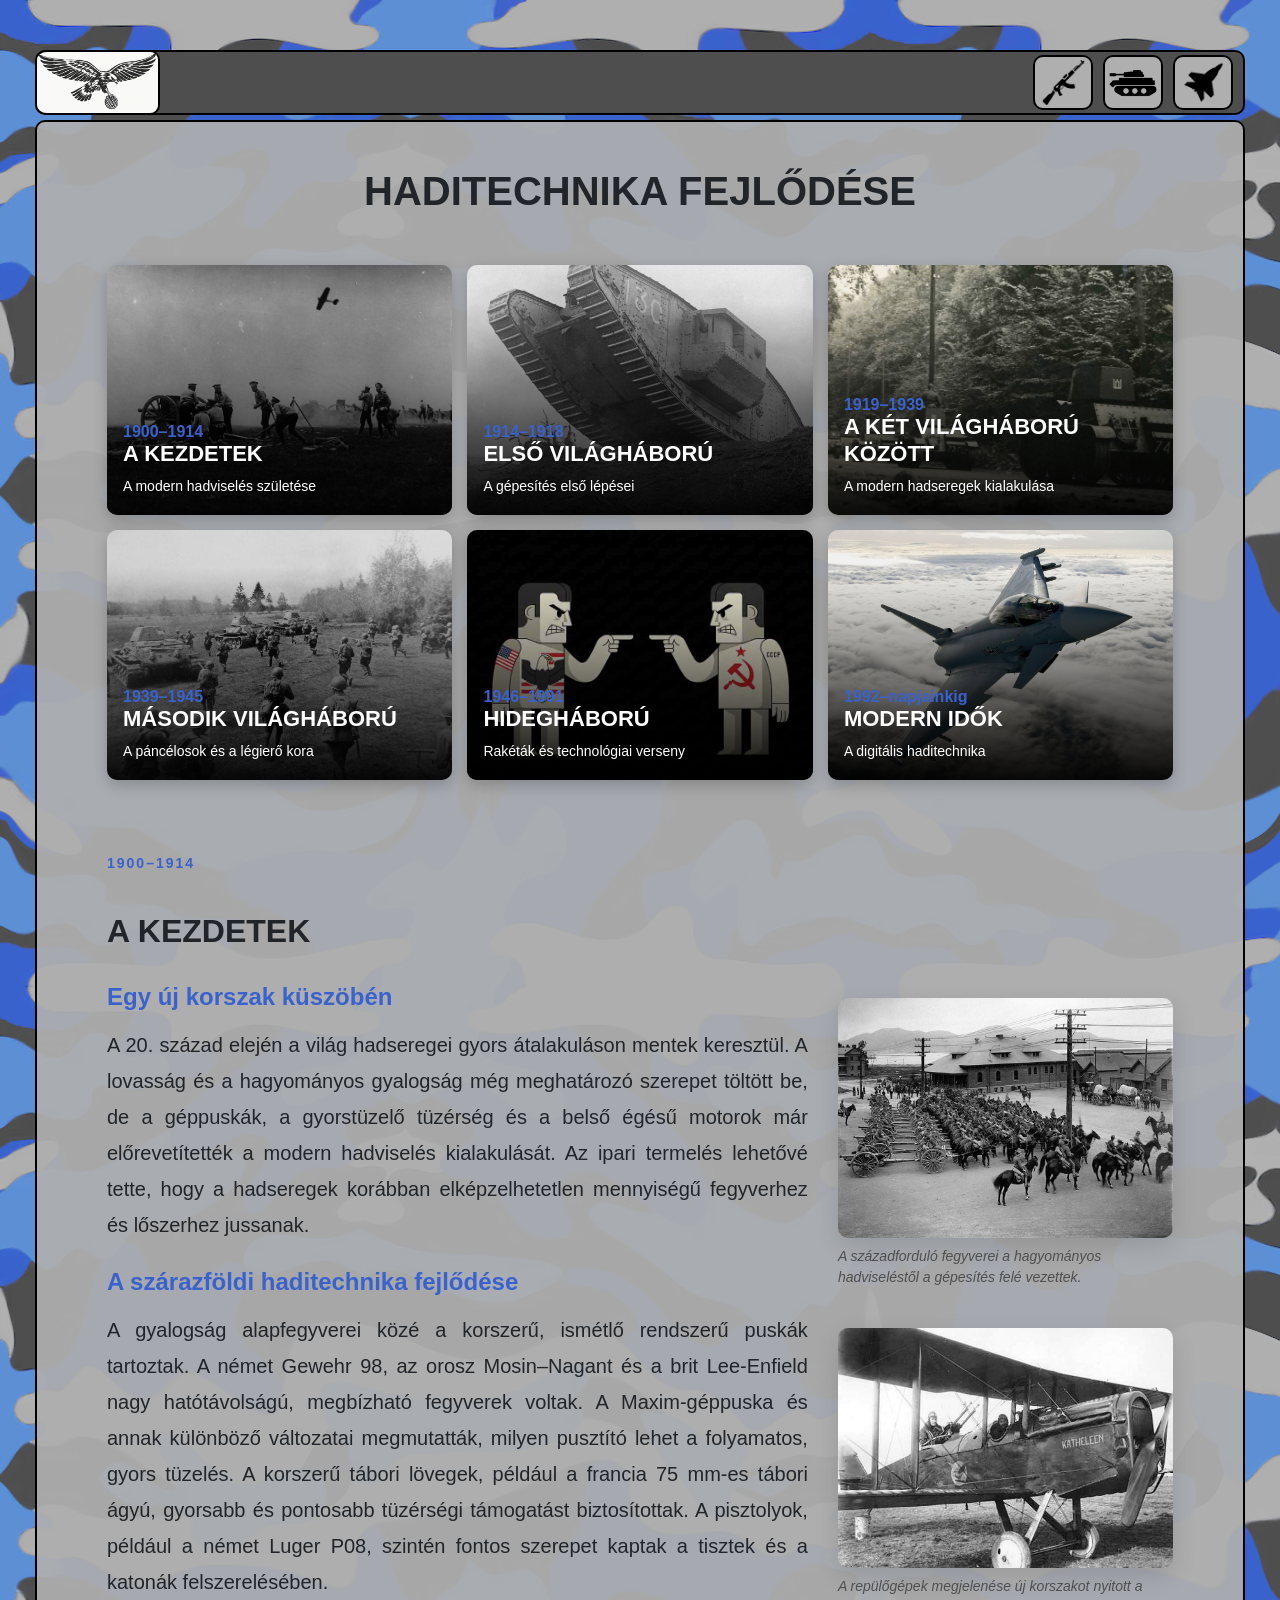
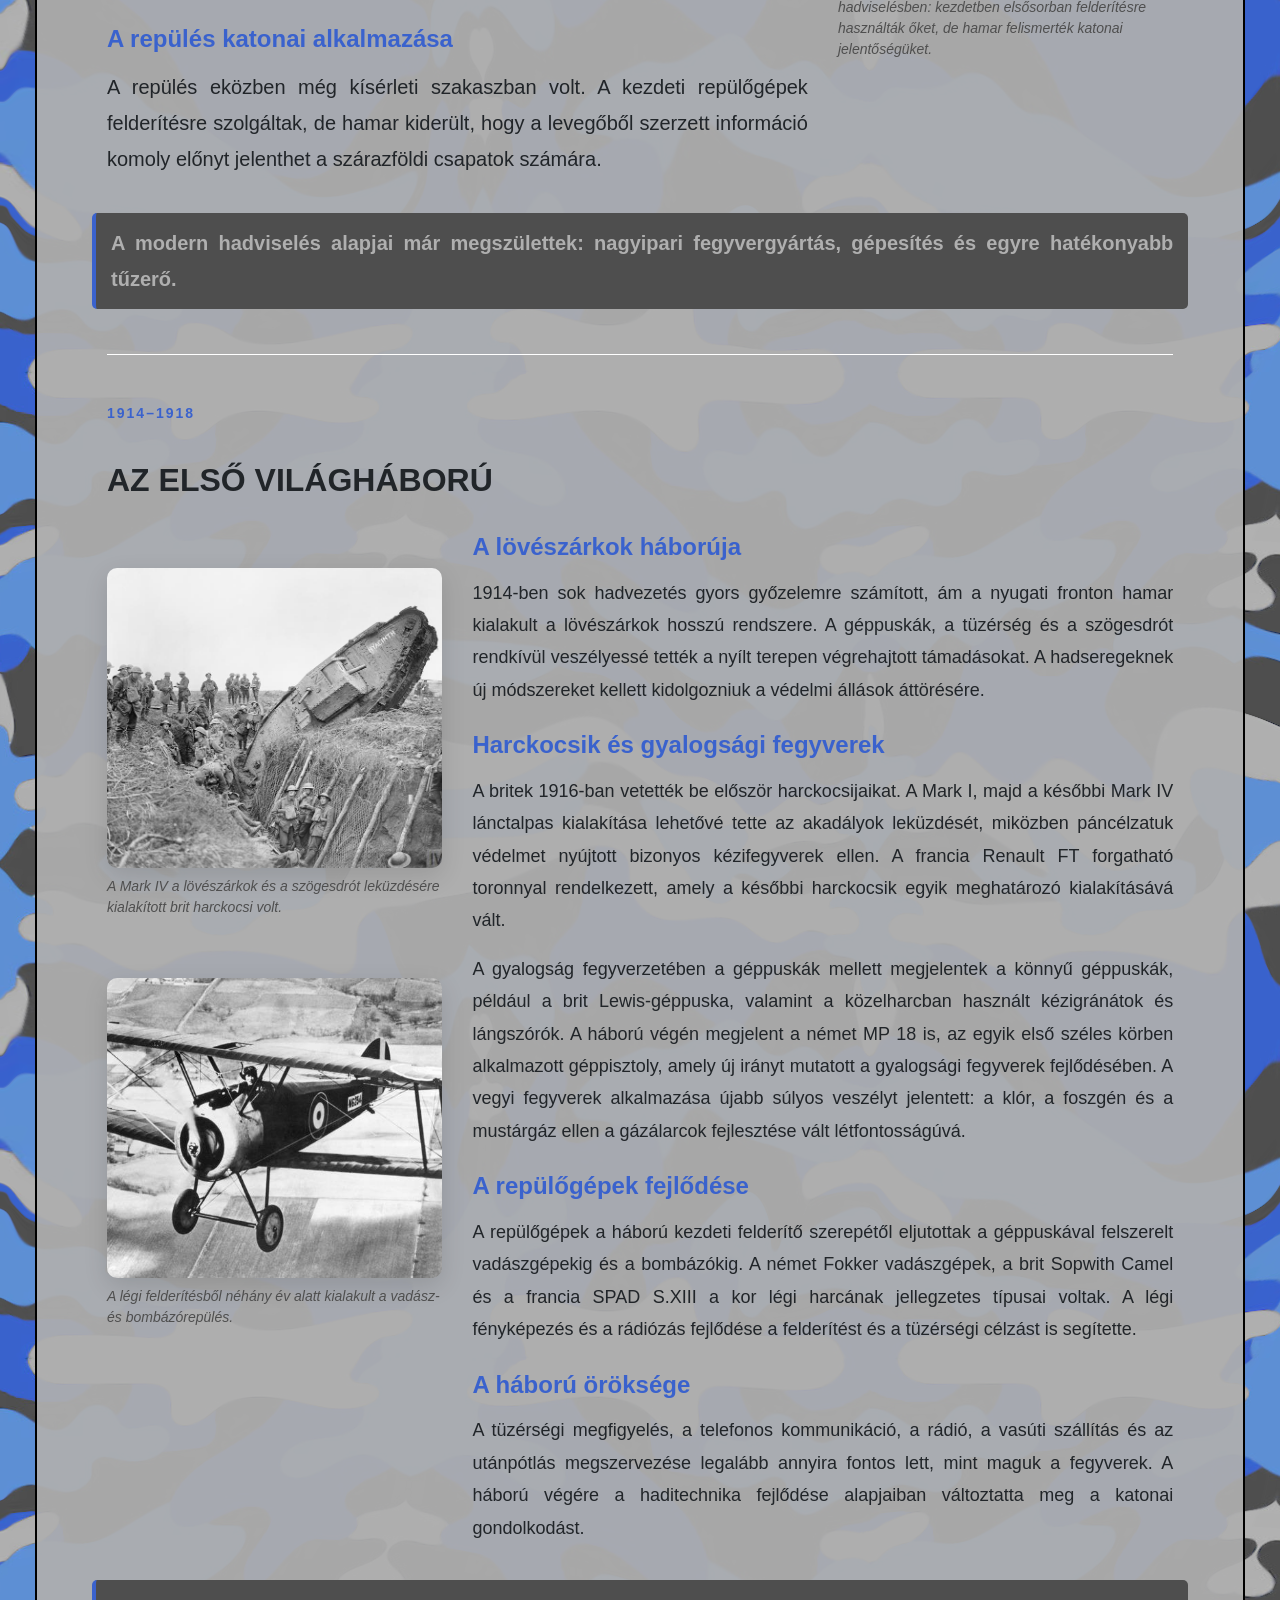
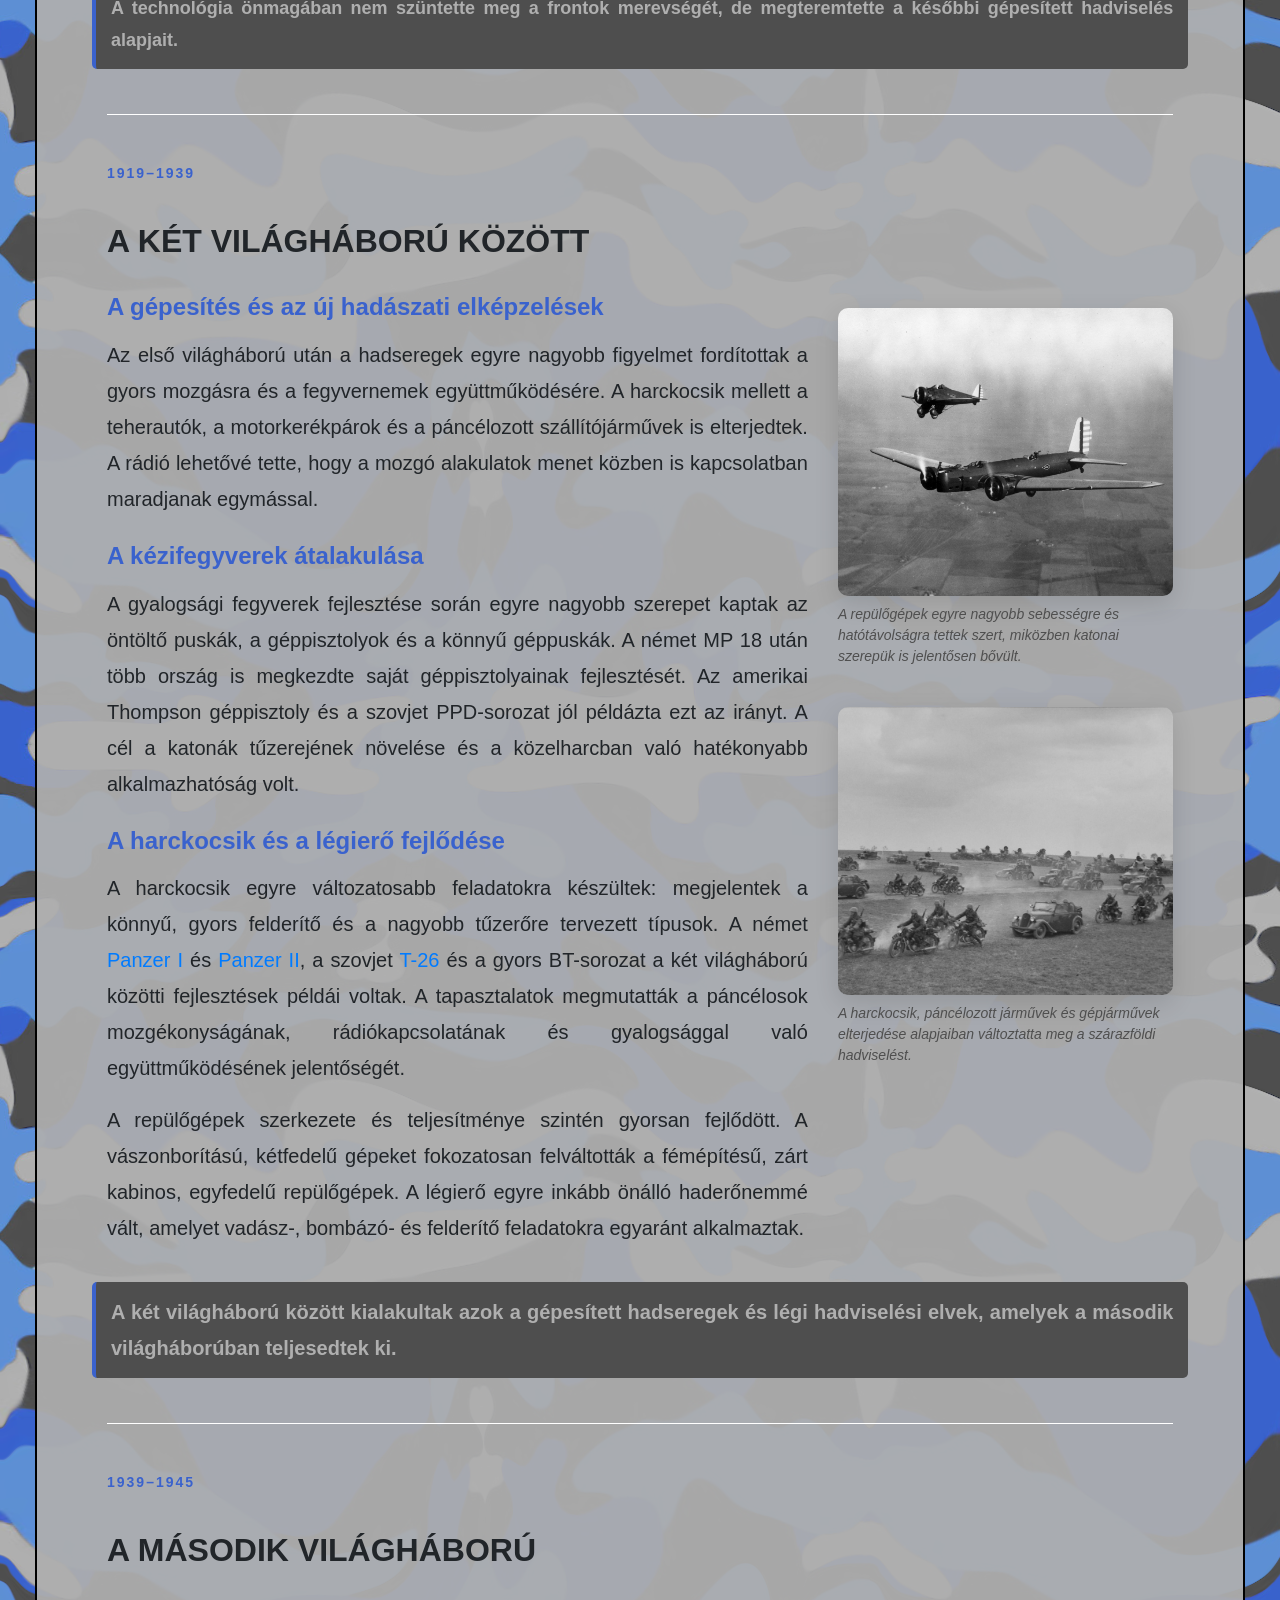
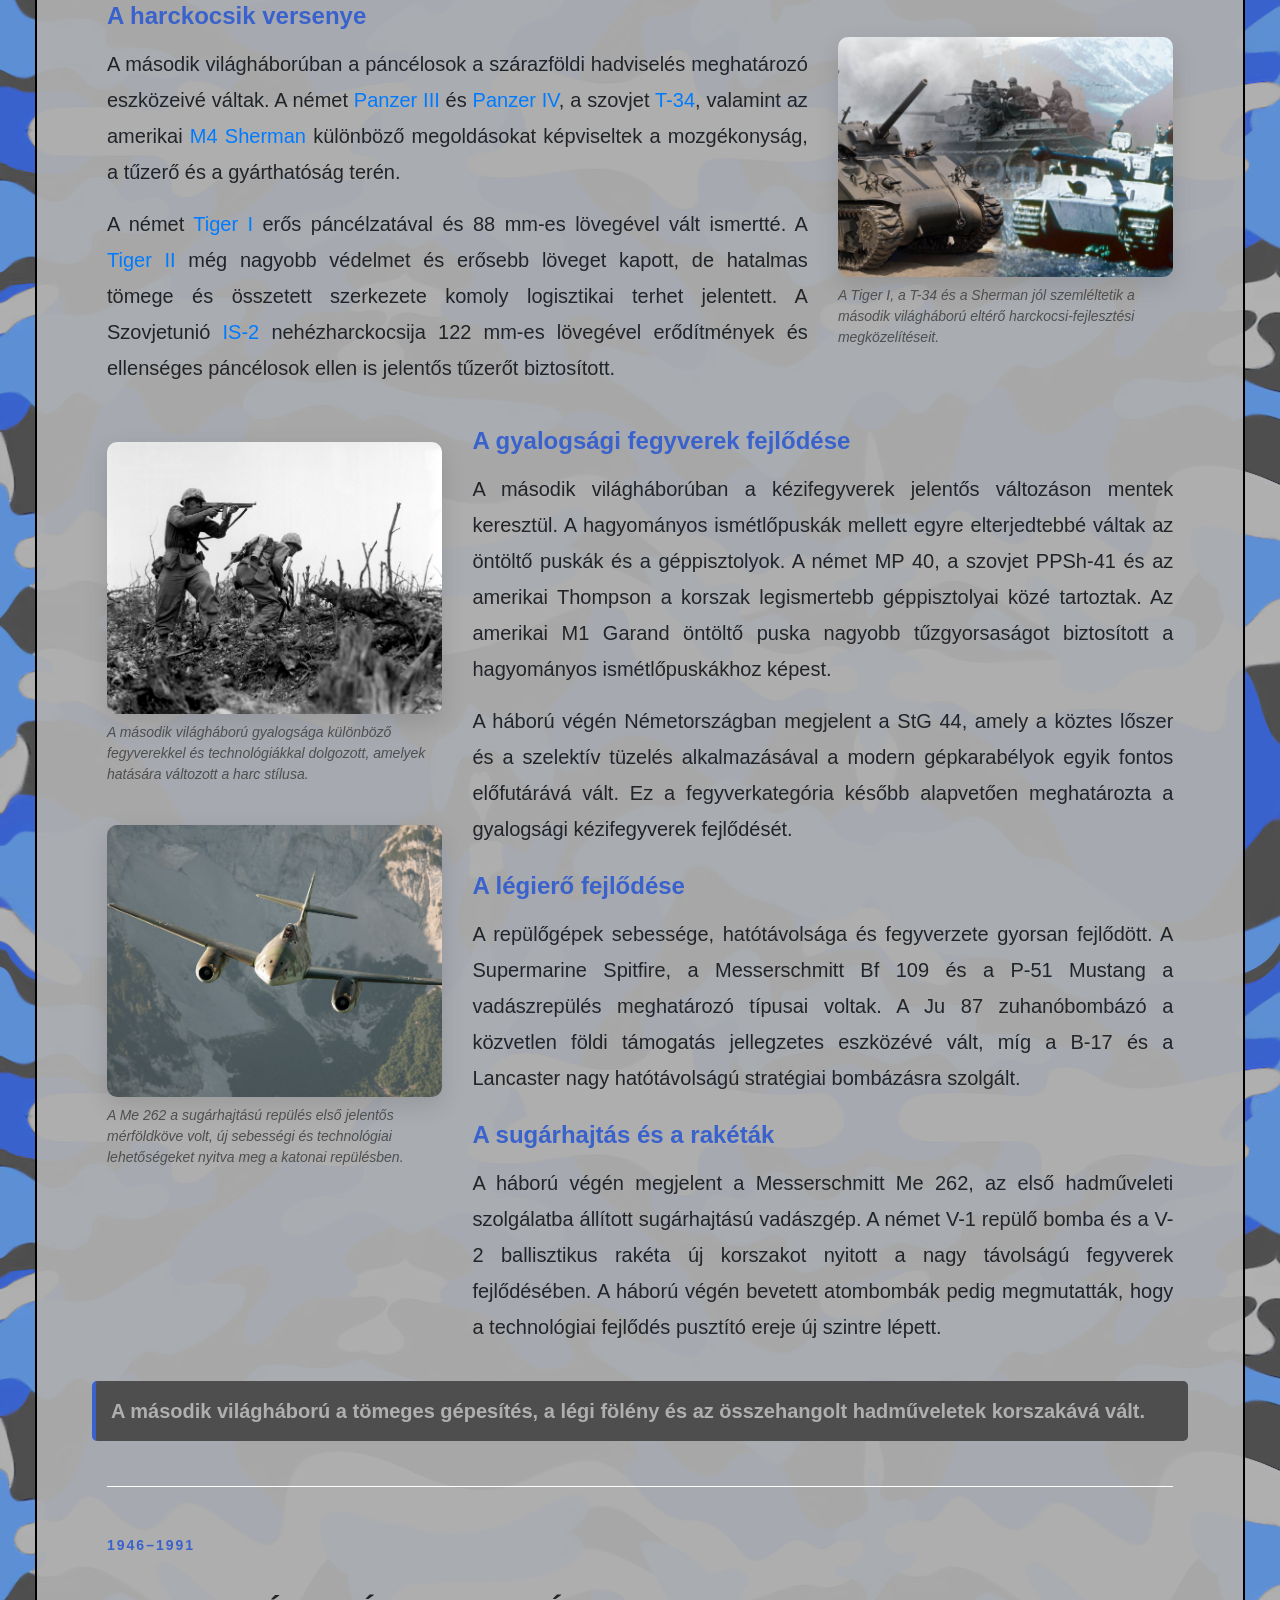
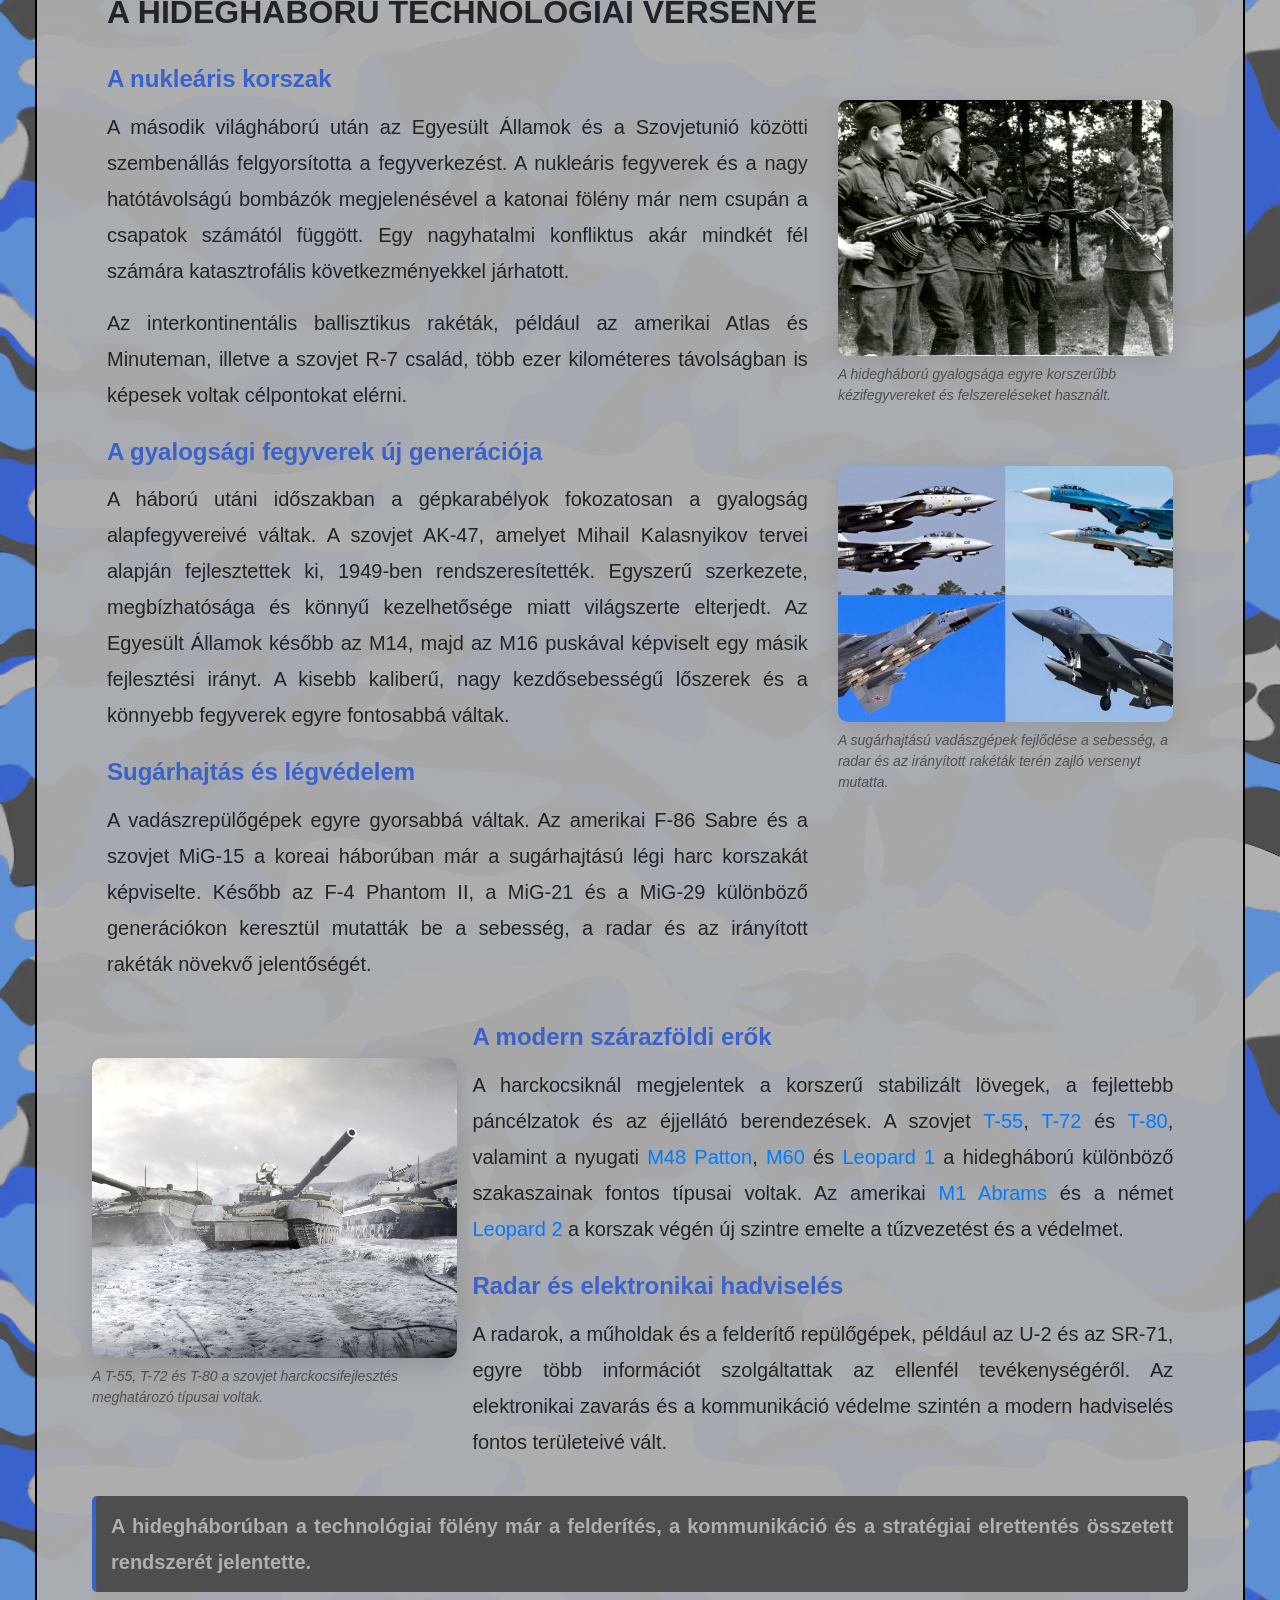
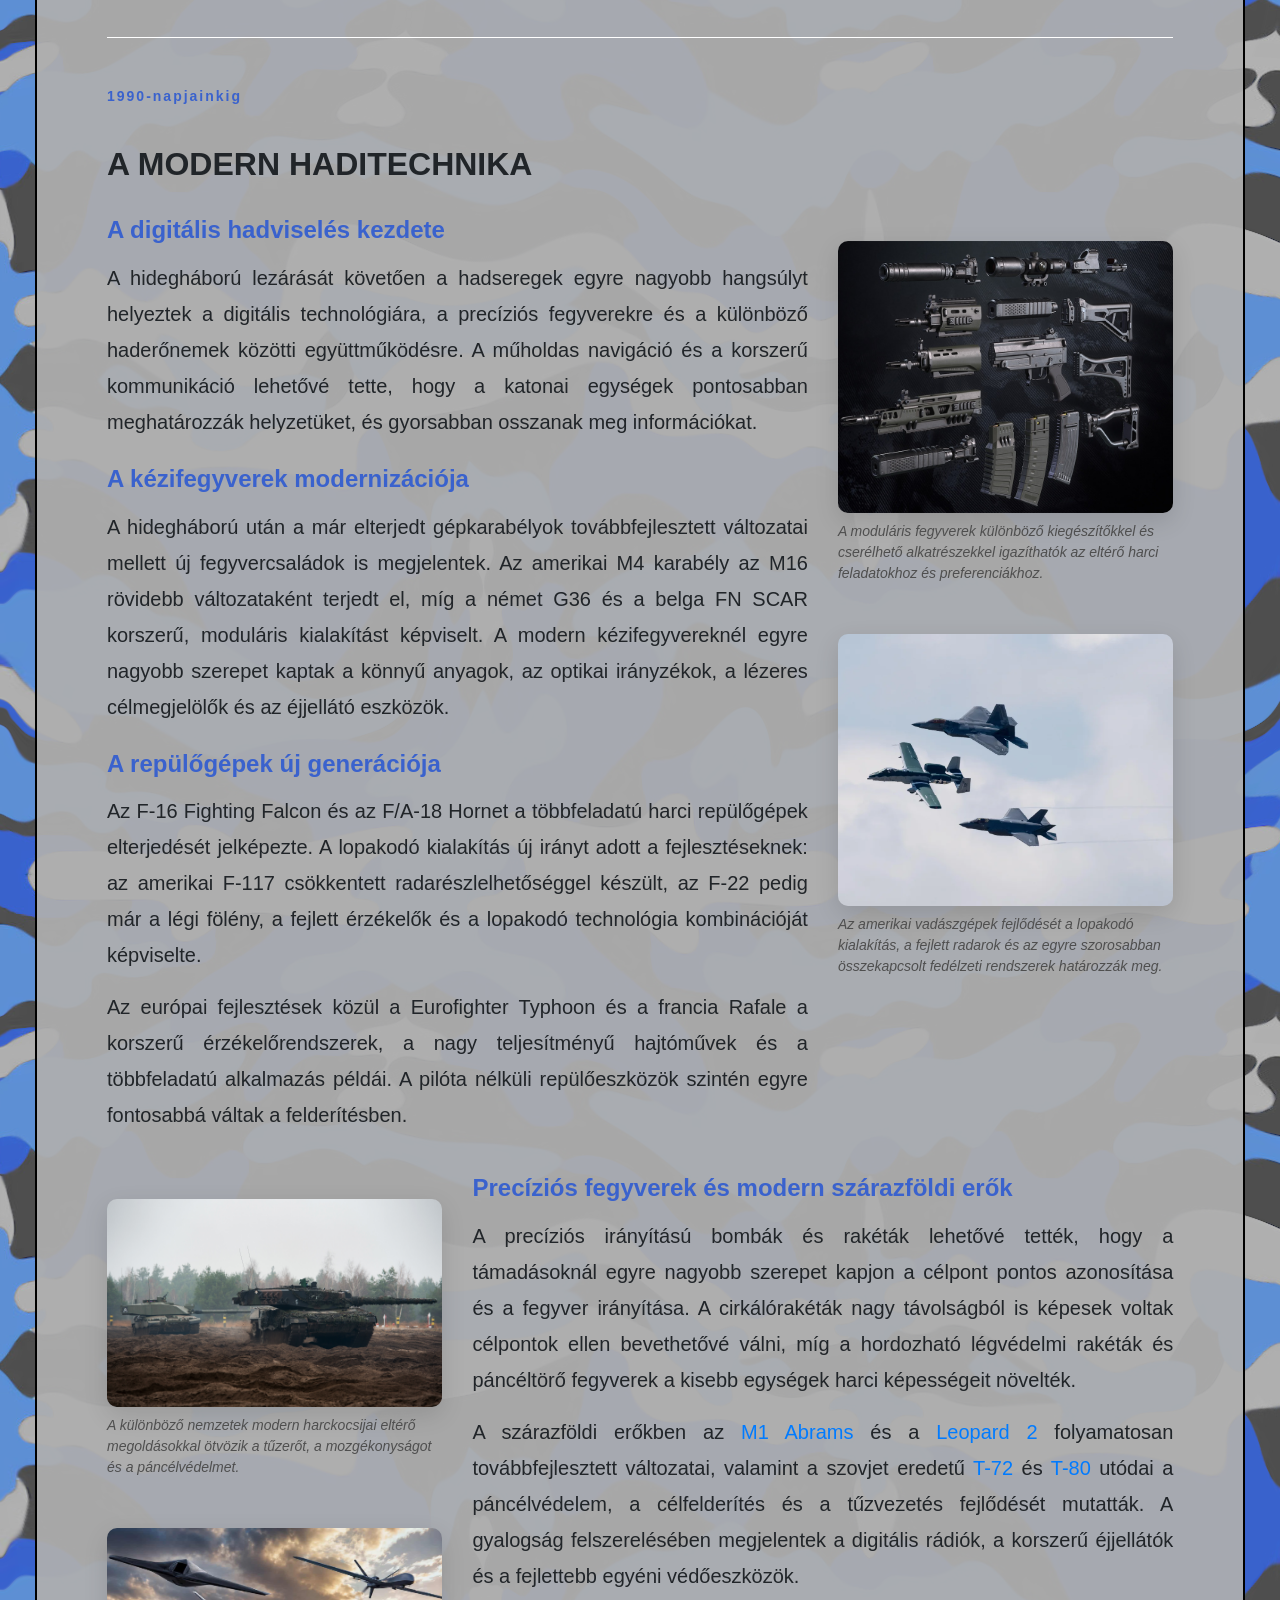
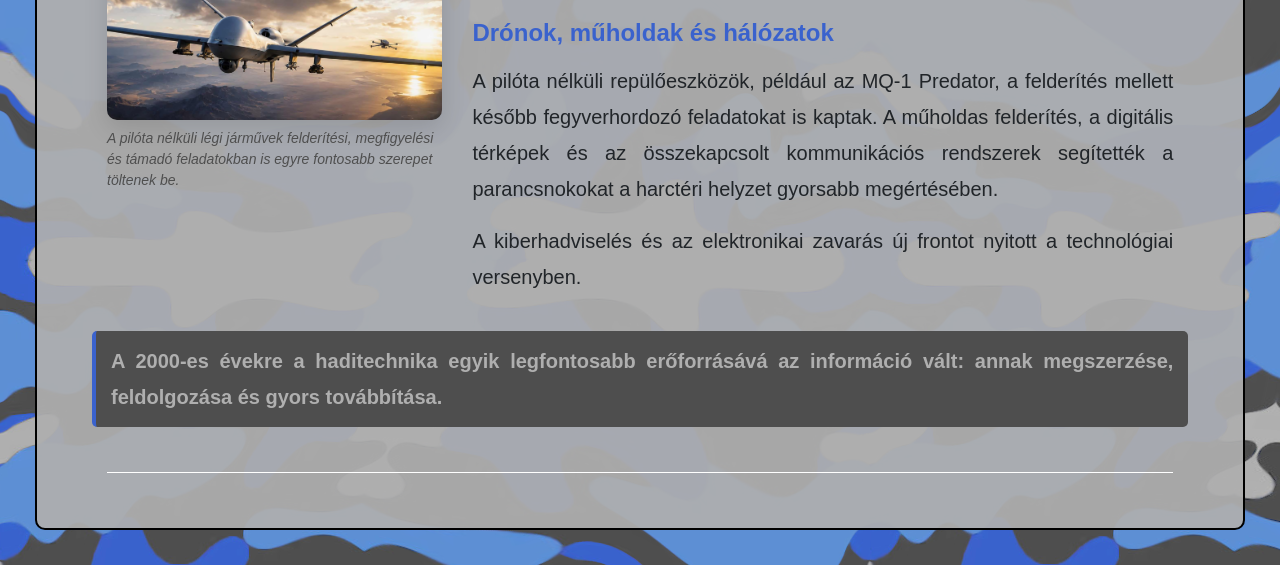
==== commit 2c9a171c: "Átívelő linkek" ====
--- a/index.html
+++ b/index.html
@@ -206,7 +206,7 @@
                         <h2>A kézifegyverek átalakulása</h2>
                         <p>A gyalogsági fegyverek fejlesztése során egyre nagyobb szerepet kaptak az öntöltő puskák, a géppisztolyok és a könnyű géppuskák. A német MP 18 után több ország is megkezdte saját géppisztolyainak fejlesztését. Az amerikai Thompson géppisztoly és a szovjet PPD-sorozat jól példázta ezt az irányt. A cél a katonák tűzerejének növelése és a közelharcban való hatékonyabb alkalmazhatóság volt.</p>
                         <h2>A harckocsik és a légierő fejlődése</h2>
-                        <p>A harckocsik egyre változatosabb feladatokra készültek: megjelentek a könnyű, gyors felderítő és a nagyobb tűzerőre tervezett típusok. A német Panzer I és Panzer II, a szovjet T-26 és a gyors BT-sorozat a két világháború közötti fejlesztések példái voltak. A tapasztalatok megmutatták a páncélosok mozgékonyságának, rádiókapcsolatának és gyalogsággal való együttműködésének jelentőségét.</p>
+                        <p>A harckocsik egyre változatosabb feladatokra készültek: megjelentek a könnyű, gyors felderítő és a nagyobb tűzerőre tervezett típusok. A német <a href="Tankok.html#panzer 1">Panzer I</a> és <a href="Tankok.html#panzer 2">Panzer II</a>, a szovjet <a href="Tankok.html#T-26">T-26</a> és a gyors BT-sorozat a két világháború közötti fejlesztések példái voltak. A tapasztalatok megmutatták a páncélosok mozgékonyságának, rádiókapcsolatának és gyalogsággal való együttműködésének jelentőségét.</p>
                         <p>A repülőgépek szerkezete és teljesítménye szintén gyorsan fejlődött. A vászonborítású, kétfedelű gépeket fokozatosan felváltották a fémépítésű, zárt kabinos, egyfedelű repülőgépek. A légierő egyre inkább önálló haderőnemmé vált, amelyet vadász-, bombázó- és felderítő feladatokra egyaránt alkalmaztak.</p>
                     </div>
 
@@ -234,8 +234,8 @@
                 <div class="row korszak-tartalom">
                     <div class="col-lg-8 korszak-szoveg">
                         <h2>A harckocsik versenye</h2>
-                        <p>A második világháborúban a páncélosok a szárazföldi hadviselés meghatározó eszközeivé váltak. A német Panzer III és Panzer IV, a szovjet T-34, valamint az amerikai M4 Sherman különböző megoldásokat képviseltek a mozgékonyság, a tűzerő és a gyárthatóság terén.</p>
-                        <p>A német Tiger I erős páncélzatával és 88 mm-es lövegével vált ismertté. A Tiger II még nagyobb védelmet és erősebb löveget kapott, de hatalmas tömege és összetett szerkezete komoly logisztikai terhet jelentett. A Szovjetunió IS-2 nehézharckocsija 122 mm-es lövegével erődítmények és ellenséges páncélosok ellen is jelentős tűzerőt biztosított.</p>
+                        <p>A második világháborúban a páncélosok a szárazföldi hadviselés meghatározó eszközeivé váltak. A német <a href="Tankok.html#panzer 3">Panzer III</a> és <a href="Tankok.html#panzer 4">Panzer IV</a>, a szovjet <a href="Tankok.html#T-34">T-34</a>, valamint az amerikai <a href="Tankok.html#Sherman">M4 Sherman</a> különböző megoldásokat képviseltek a mozgékonyság, a tűzerő és a gyárthatóság terén.</p>
+                        <p>A német <a href="Tankok.html#Tiger 1">Tiger I</a> erős páncélzatával és 88 mm-es lövegével vált ismertté. A <a href="Tankok.html#Tiger 2">Tiger II</a> még nagyobb védelmet és erősebb löveget kapott, de hatalmas tömege és összetett szerkezete komoly logisztikai terhet jelentett. A Szovjetunió <a href="Tankok.html#IS-2">IS-2 </a>nehézharckocsija 122 mm-es lövegével erődítmények és ellenséges páncélosok ellen is jelentős tűzerőt biztosított.</p>
                     </div>
 
                     <div class="col-lg-4 korszak-kep">
@@ -304,7 +304,7 @@
 
                     <div class="col-lg-8 korszak-szoveg">
                         <h2>A modern szárazföldi erők</h2>
-                        <p>A harckocsiknál megjelentek a korszerű stabilizált lövegek, a fejlettebb páncélzatok és az éjjellátó berendezések. A szovjet T-55, T-72 és T-80, valamint a nyugati M48 Patton, M60 és Leopard 1 a hidegháború különböző szakaszainak fontos típusai voltak. Az amerikai M1 Abrams és a német Leopard 2 a korszak végén új szintre emelte a tűzvezetést és a védelmet.</p>
+                        <p>A harckocsiknál megjelentek a korszerű stabilizált lövegek, a fejlettebb páncélzatok és az éjjellátó berendezések. A szovjet <a href="Tankok.html#T-55">T-55</a>, <a href="Tankok.html#T-72">T-72</a> és <a href="Tankok.html#T-80">T-80</a>, valamint a nyugati <a href="Tankok.html#M48">M48 Patton</a>, <a href="Tankok.html#M60">M60</a> és <a href="Tankok.html#Leopard 1">Leopard 1</a> a hidegháború különböző szakaszainak fontos típusai voltak. Az amerikai <a href="Tankok.html#M1 Abrams">M1 Abrams</a> és a német <a href="Tankok.html#Leopard 2">Leopard 2</a> a korszak végén új szintre emelte a tűzvezetést és a védelmet.</p>
                         <h2>Radar és elektronikai hadviselés</h2>
                         <p>A radarok, a műholdak és a felderítő repülőgépek, például az U-2 és az SR-71, egyre több információt szolgáltattak az ellenfél tevékenységéről. Az elektronikai zavarás és a kommunikáció védelme szintén a modern hadviselés fontos területeivé vált.</p>
                     </div>
@@ -358,7 +358,7 @@
                     <div class="col-lg-8 korszak-szoveg">
                         <h2>Precíziós fegyverek és modern szárazföldi erők</h2>
                         <p>A precíziós irányítású bombák és rakéták lehetővé tették, hogy a támadásoknál egyre nagyobb szerepet kapjon a célpont pontos azonosítása és a fegyver irányítása. A cirkálórakéták nagy távolságból is képesek voltak célpontok ellen bevethetővé válni, míg a hordozható légvédelmi rakéták és páncéltörő fegyverek a kisebb egységek harci képességeit növelték.</p>
-                        <p>A szárazföldi erőkben az M1 Abrams és a Leopard 2 folyamatosan továbbfejlesztett változatai, valamint a szovjet eredetű T-72 és T-80 utódai a páncélvédelem, a célfelderítés és a tűzvezetés fejlődését mutatták. A gyalogság felszerelésében megjelentek a digitális rádiók, a korszerű éjjellátók és a fejlettebb egyéni védőeszközök.</p>
+                        <p>A szárazföldi erőkben az <a href="Tankok.html#M1 Abrams">M1 Abrams</a> és a <a href="Tankok.html#Leopard 2">Leopard 2</a> folyamatosan továbbfejlesztett változatai, valamint a szovjet eredetű <a href="Tankok.html#T-72">T-72</a> és <a href="Tankok.html#T-80">T-80</a> utódai a páncélvédelem, a célfelderítés és a tűzvezetés fejlődését mutatták. A gyalogság felszerelésében megjelentek a digitális rádiók, a korszerű éjjellátók és a fejlettebb egyéni védőeszközök.</p>
                         <h2>Drónok, műholdak és hálózatok</h2>
                         <p>A pilóta nélküli repülőeszközök, például az MQ-1 Predator, a felderítés mellett később fegyverhordozó feladatokat is kaptak. A műholdas felderítés, a digitális térképek és az összekapcsolt kommunikációs rendszerek segítették a parancsnokokat a harctéri helyzet gyorsabb megértésében.</p>
                         <p>A kiberhadviselés és az elektronikai zavarás új frontot nyitott a technológiai versenyben.</p>
--- a/allrounder.css
+++ b/allrounder.css
@@ -29,6 +29,10 @@
 }
 
 .tartalom {
+    width: auto;
+    max-width: none;
+    box-sizing: border-box;
+
     background-color: rgba(175, 175, 175, 0.93);
     padding: 5px;
     margin: 5px 50px 50px 50px;
@@ -73,34 +77,42 @@
     height: 60px;
 }
 
-@media (max-width: 700px) {
+@media (max-width: 600px) {
 
-    .logo {
-        width: 100px;
+    .logo{
+        width: 130px;
         height: 65px;
     }
-
-    .navbar {
+    .navbar{
         gap: 5px;
     }
-
-    .nav-item {
+    .nav-item{
         width: 55px;
         height: 55px;
     }
-
     header {
-        margin: 0px 10px 55px 10px;
+        margin: 0px 25px 55px 25px;
     }
-    .nav-icon {
+    .nav-icon{
         width: 45px;
         height: 45px;
     }
-    .tank {
+    .tank{
         width: 55px;
         height: 55px;
+    }
+    .tartalom{
+        margin: 0px 25px 25px !important;
     }
     .tartalom div{
         padding-right: 10px;
     }
+}
+@media (max-width: 1700px) and (min-width: 600px) {
+    .tartalom{
+        margin: 0px 35px 35px !important;
+    }
+    header {
+        margin: 20px 35px 35px;
+    }
 }
--- a/Fo.css
+++ b/Fo.css
@@ -252,7 +252,7 @@
 }
 
 
-@media (max-width: 1100px) {
+@media (max-width: 1700px) {
     .timeline {
         display: none;
     }
@@ -267,7 +267,7 @@
     }
 }
 
-@media (max-width: 991px) {
+@media (max-width: 1100px) {
     .korszakok,
     .tartalom > .col-lg-11 {
         margin: 25px !important;
@@ -306,7 +306,7 @@
     }
 }
 
-@media (max-width: 700px) {
+@media (max-width: 600px) {
 
     .tartalom {
         margin: 10px 10px 25px;
@@ -386,39 +386,6 @@
     }
 }
 
-@media (max-width: 450px) {
-    .korszakok {
-        grid-template-columns: 1fr;
-    }
-
-    .korszak-kartya {
-        height: 230px;
-    }
-
-    .tartalom {
-        margin: 8px;
-        padding: 5px;
-    }
-
-    header {
-        margin: 8px 8px 0;
-    }
-
-    .logo {
-        width: 55px;
-    }
-
-    .nav-item {
-        width: 35px;
-        height: 35px;
-    }
-
-    .nav-icon {
-        width: 30px;
-        height: 30px;
-    }
-}
-
 body {
     overflow-x: hidden;
 }
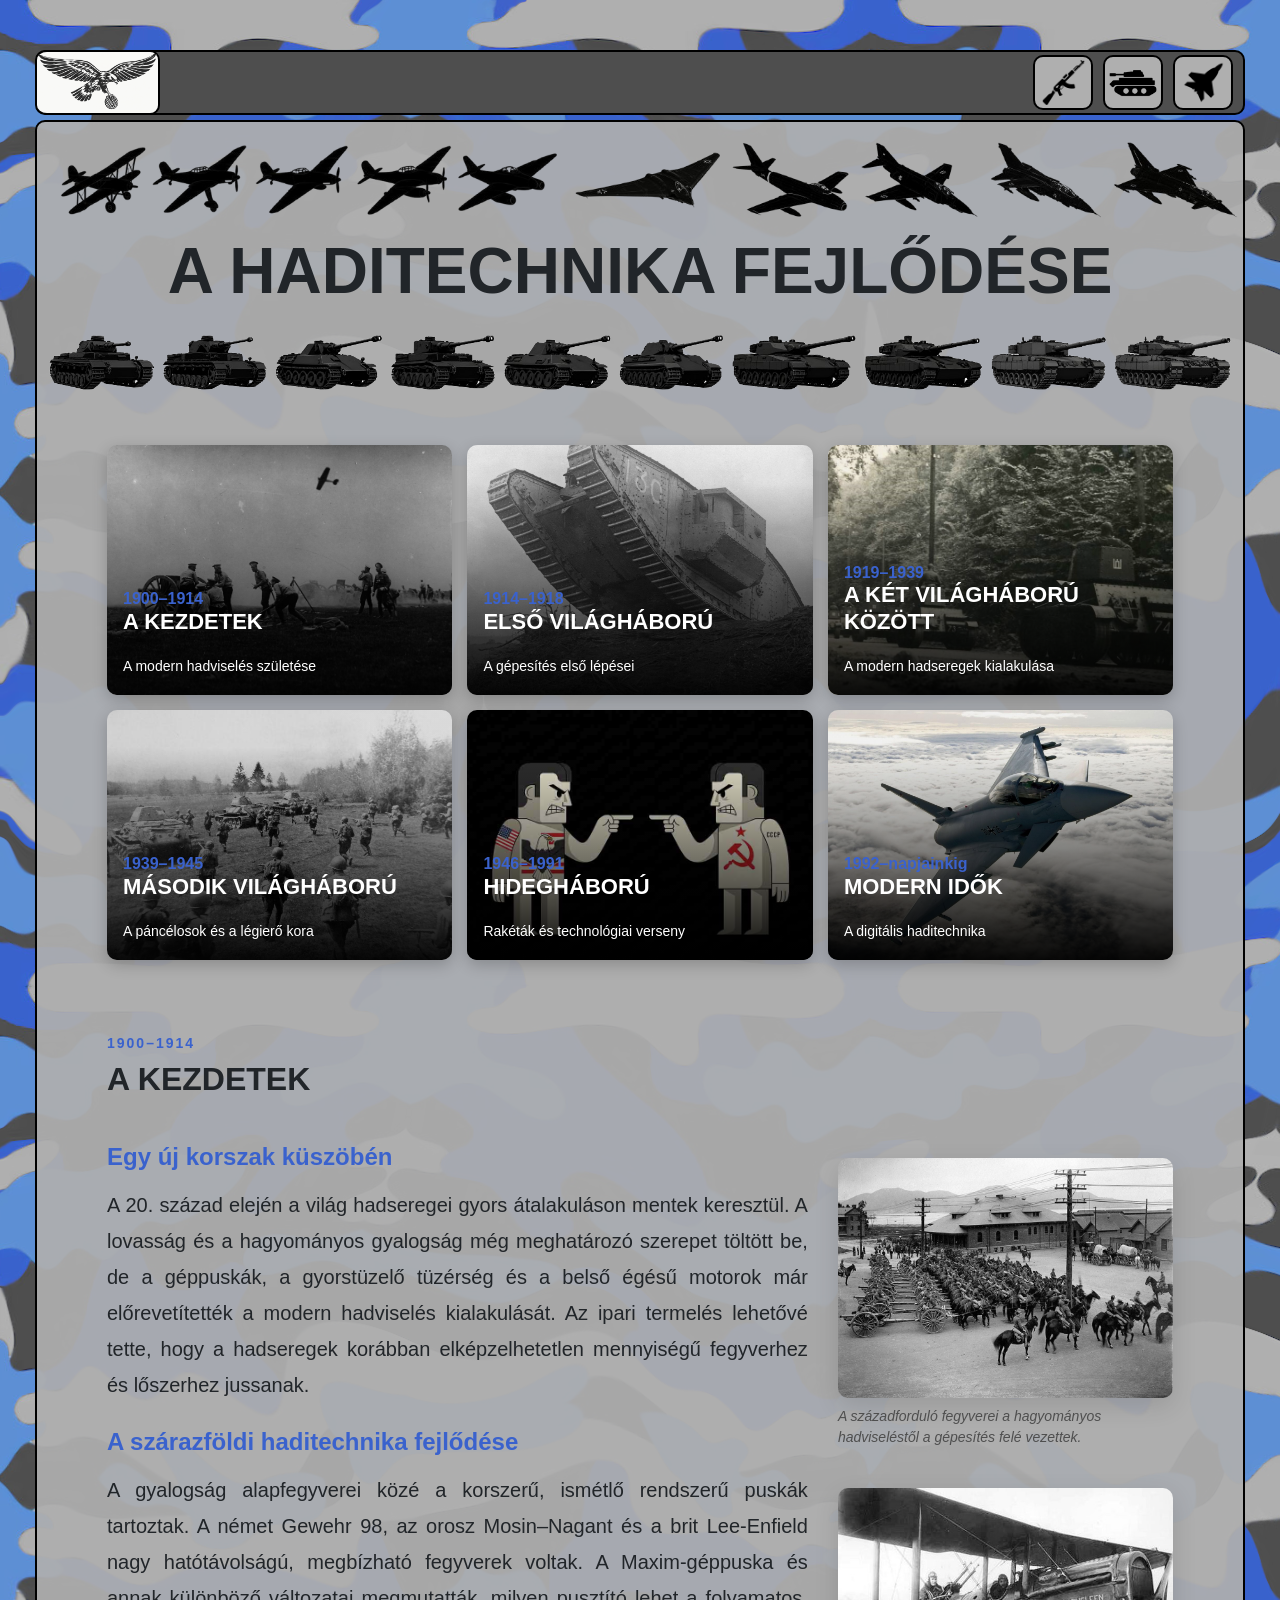
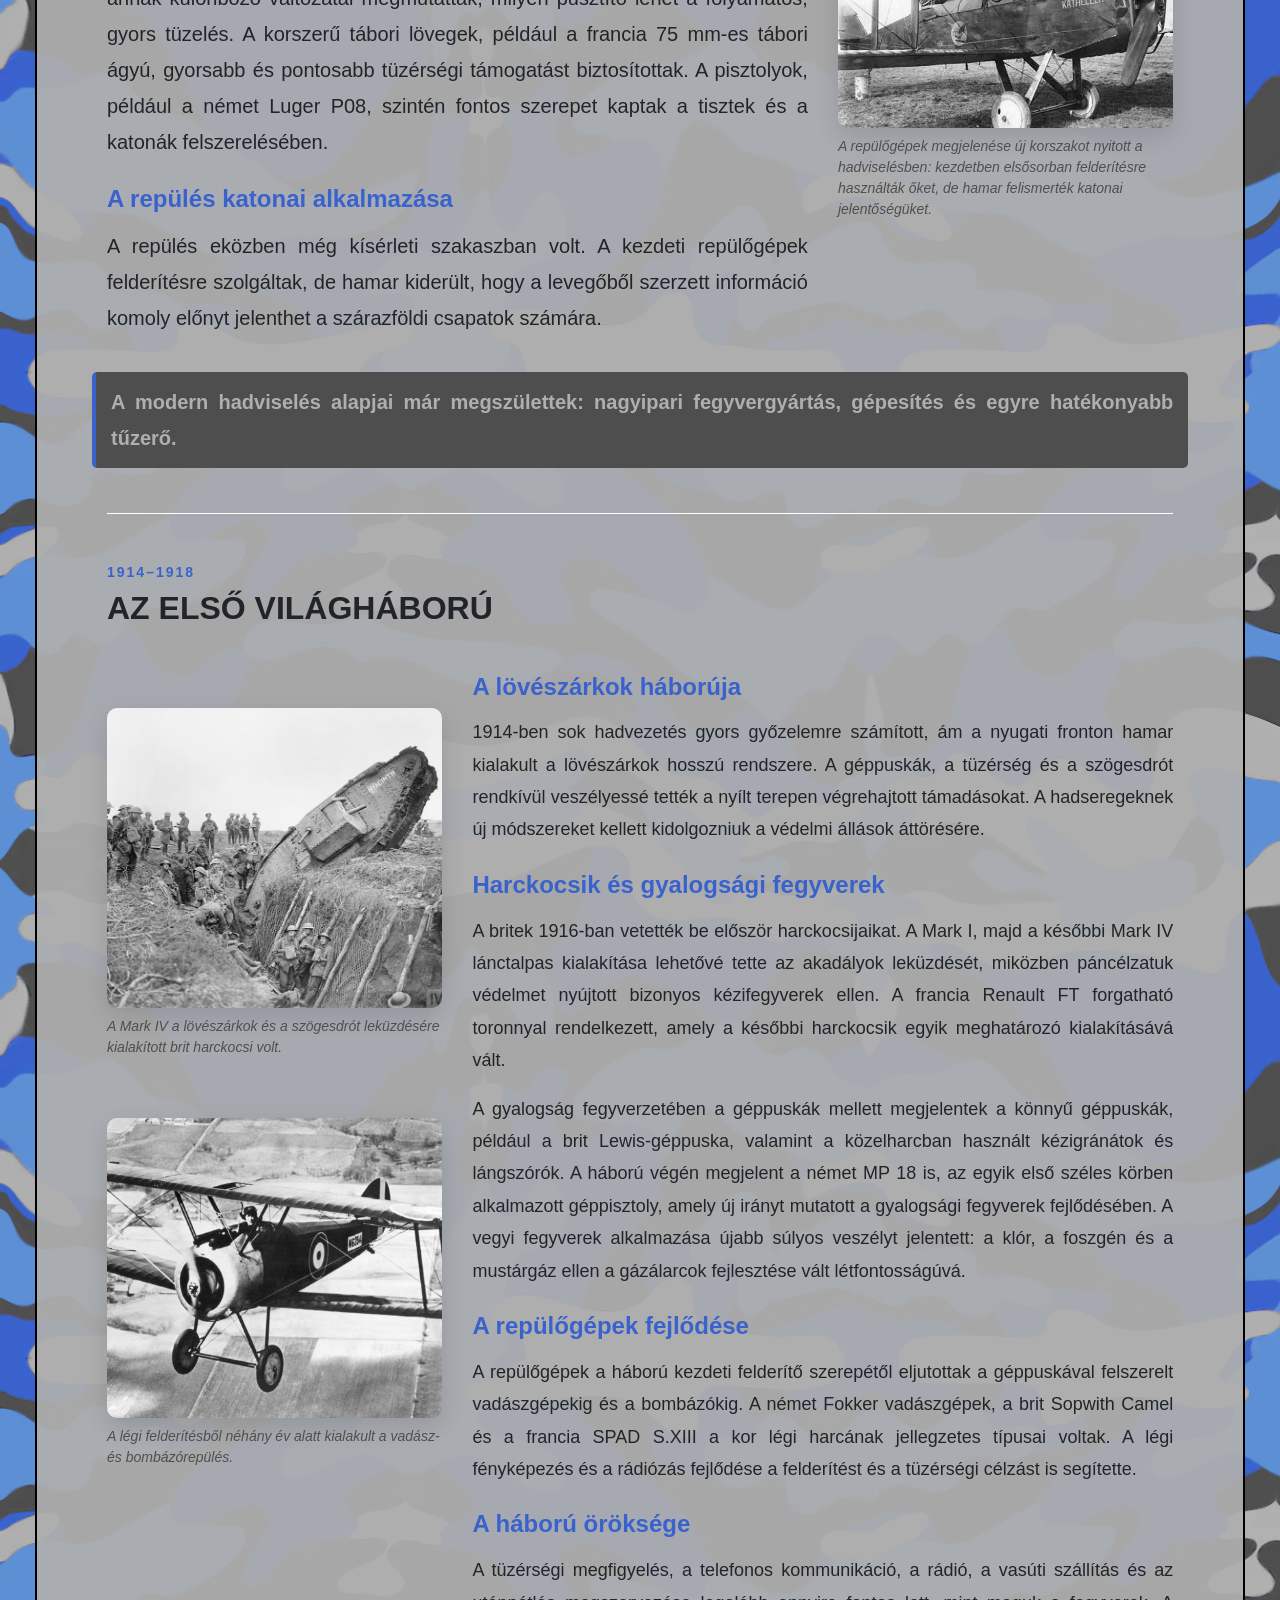
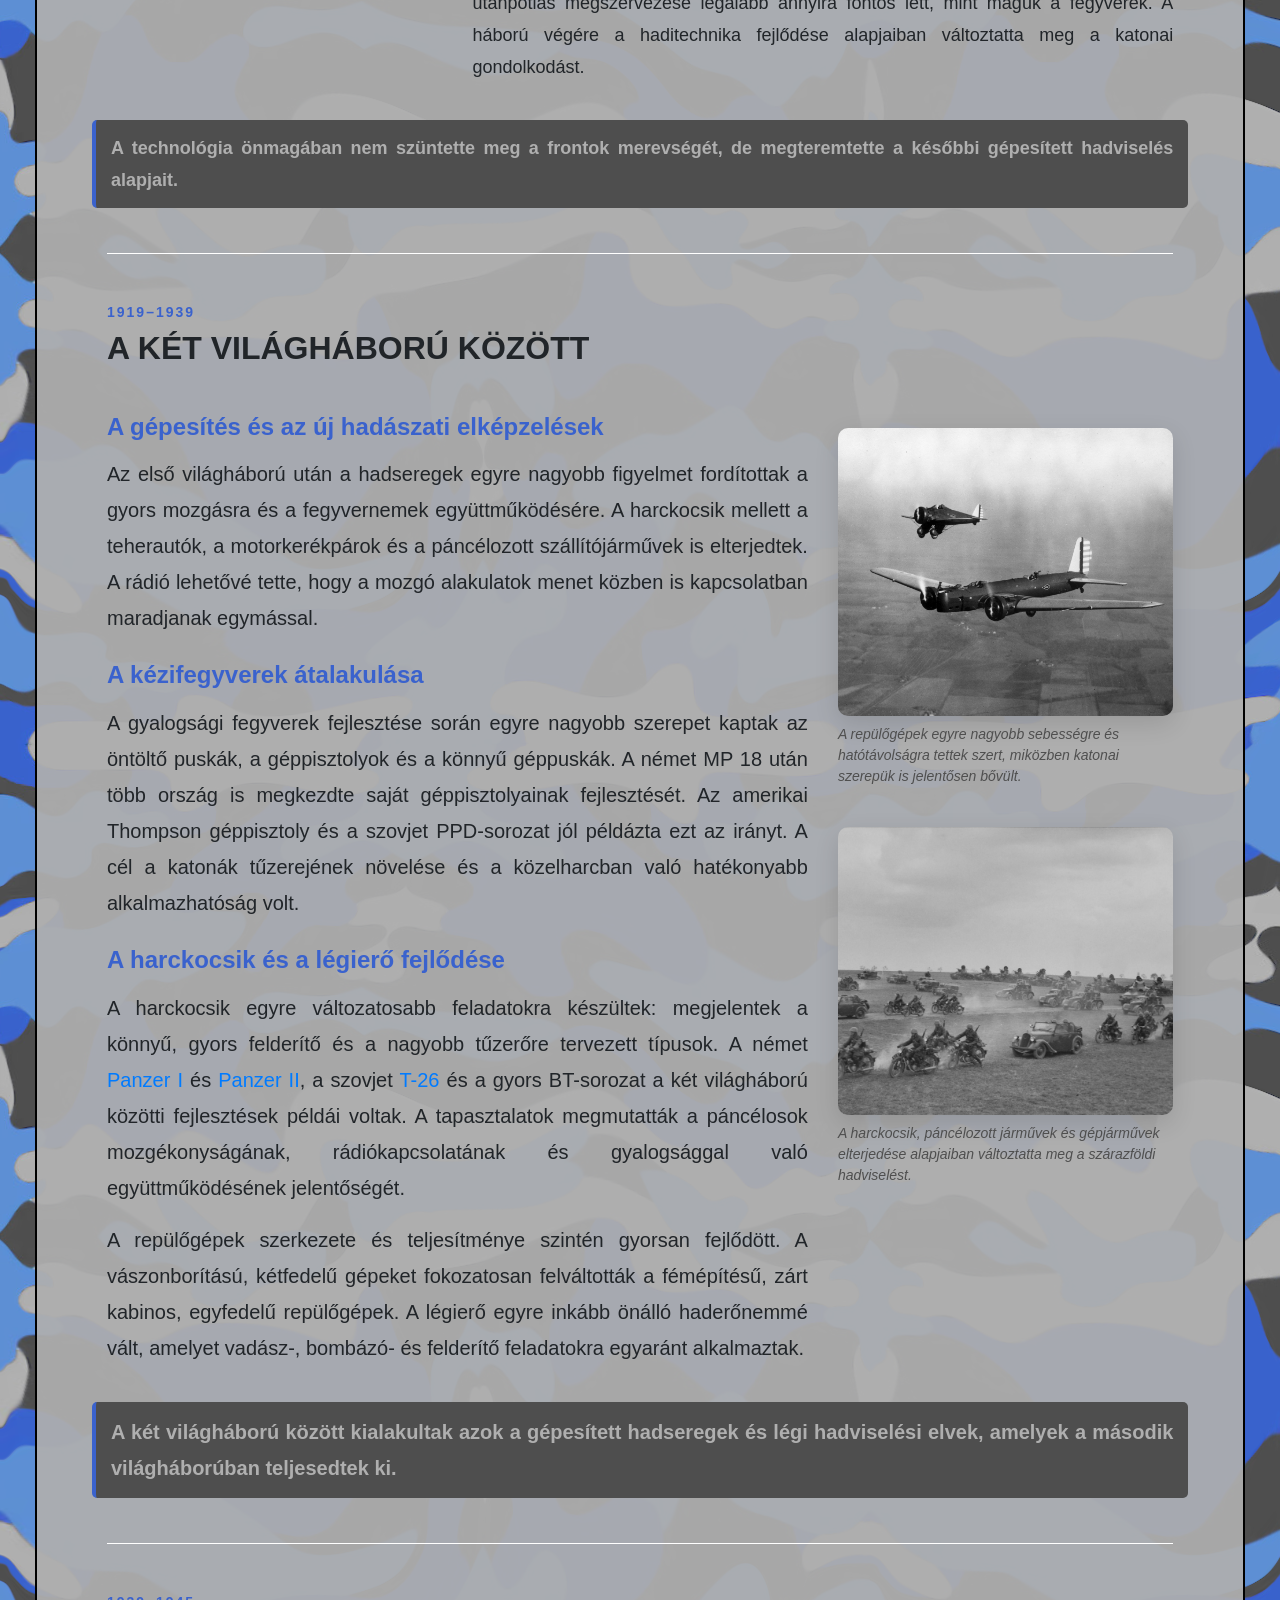
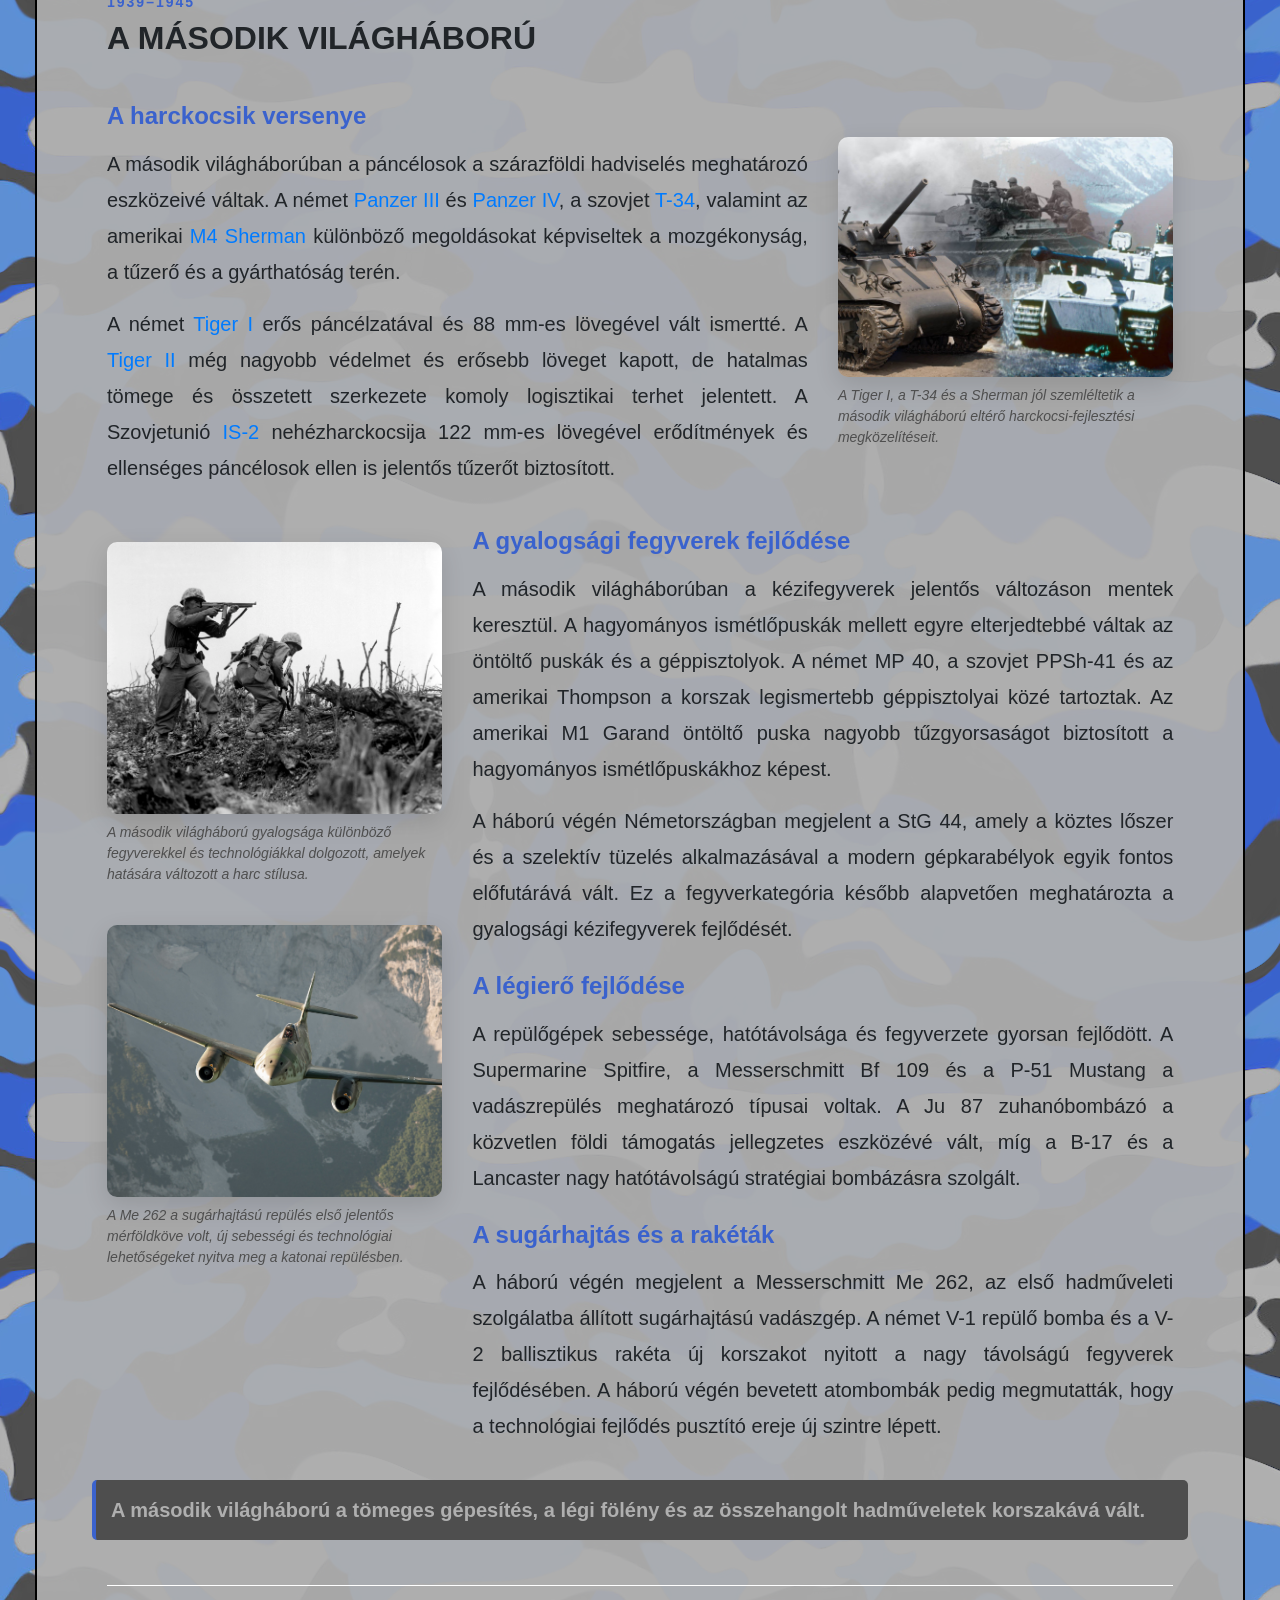
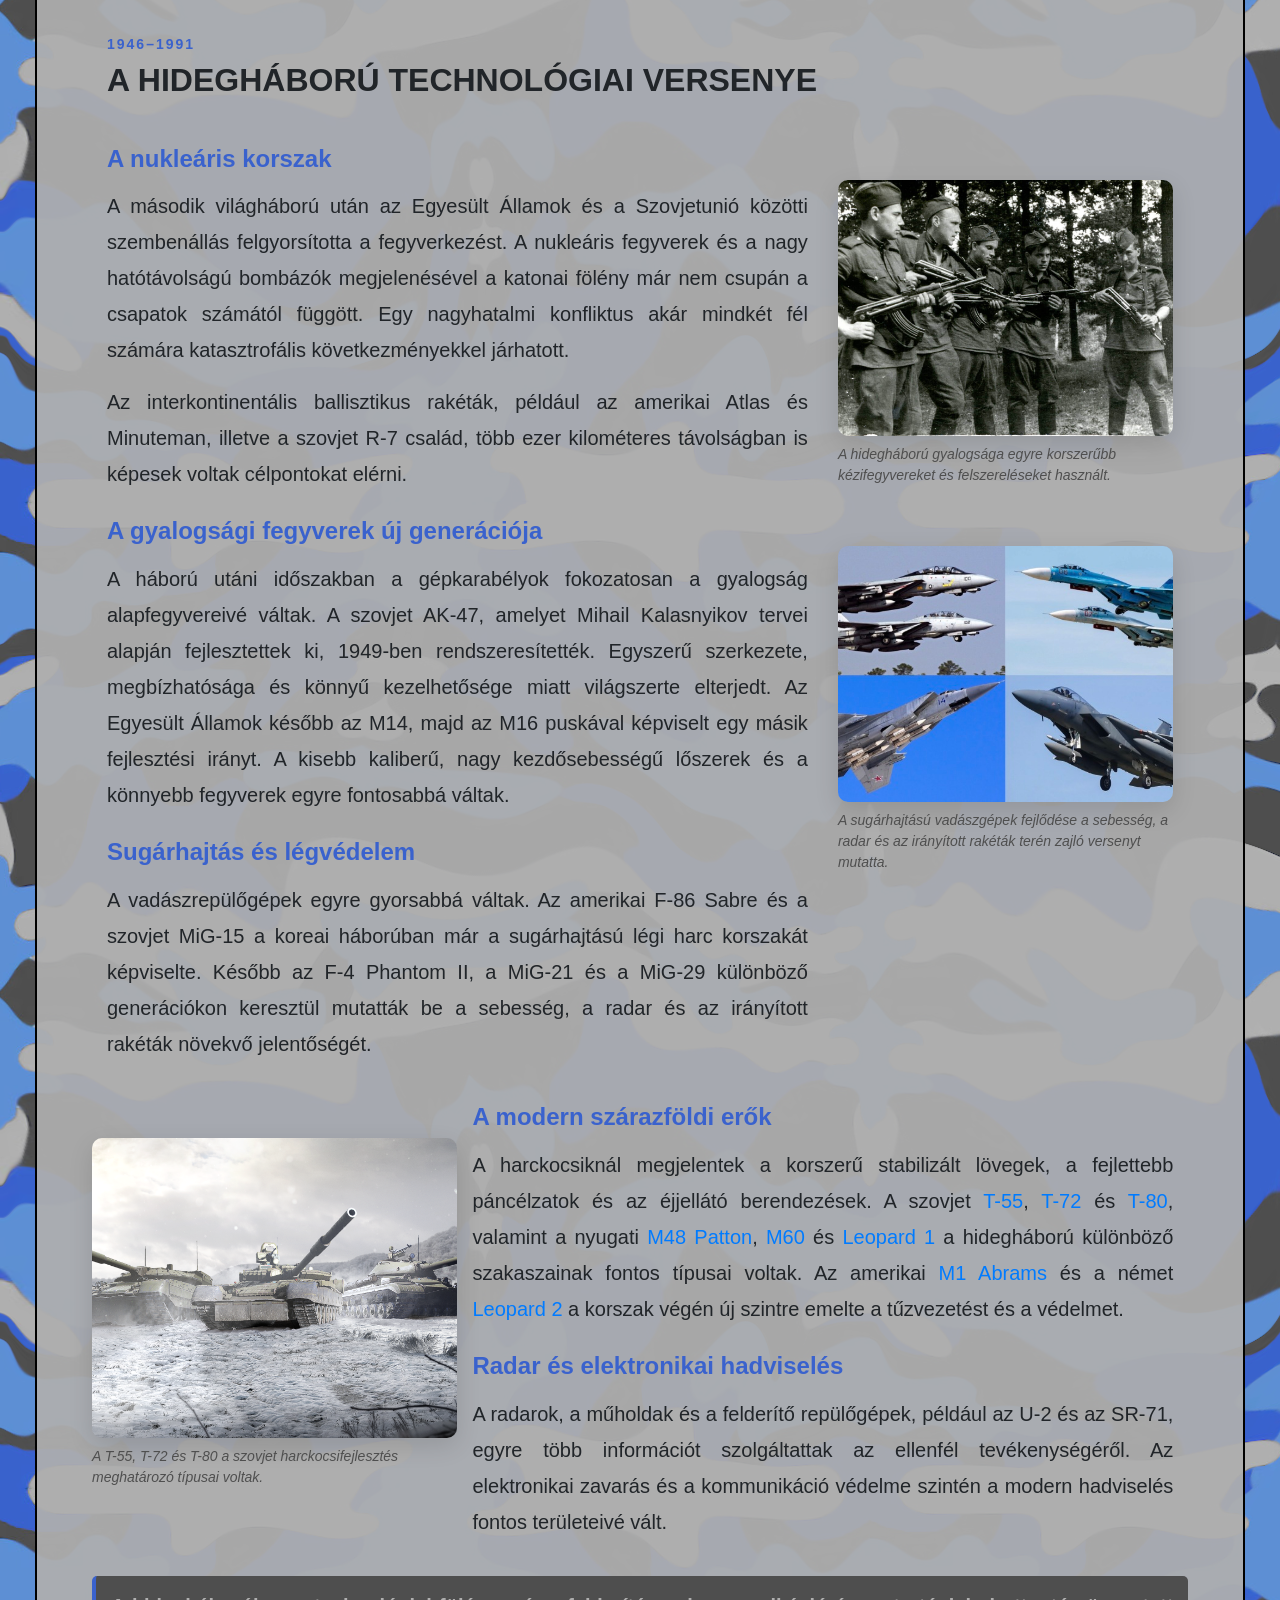
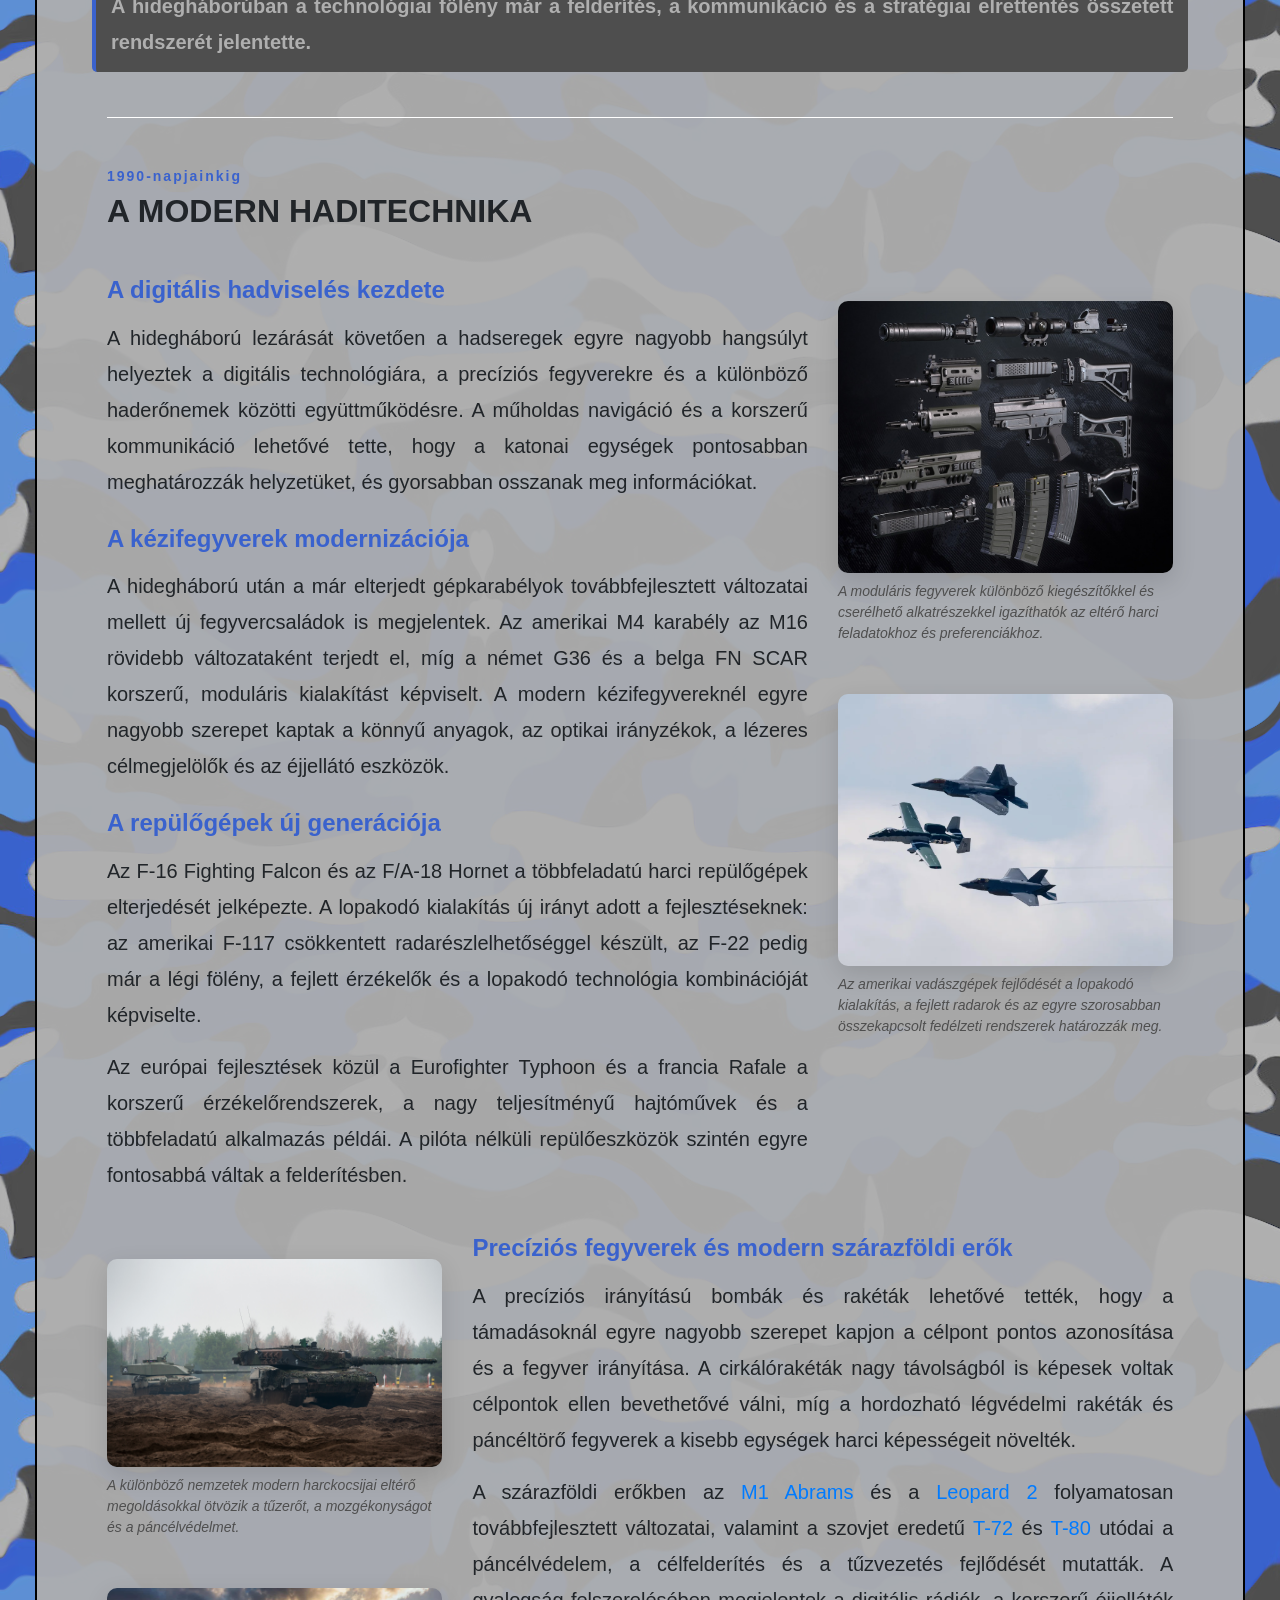
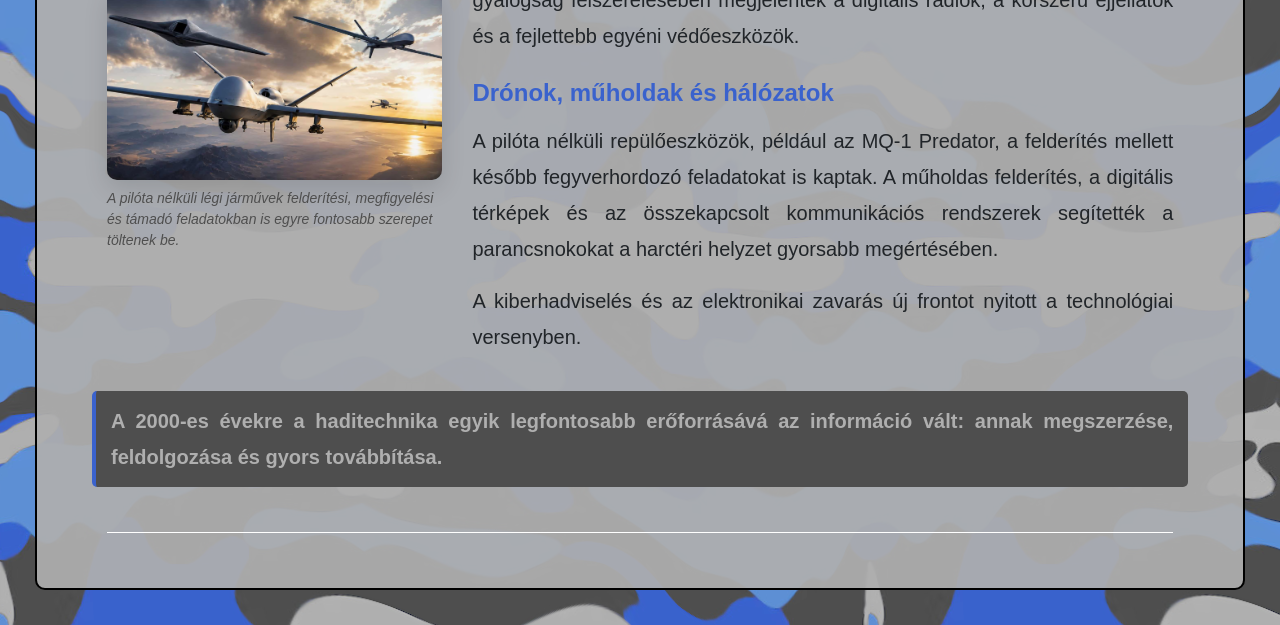
==== commit 29063e48: "Az én részem kész" ====
--- a/index.html
+++ b/index.html
@@ -38,7 +38,9 @@
     </header>
 
     <div class="tartalom">
-        <h1 style="text-align: center;">Haditechnika fejlődése</h1>
+        <img src="Kepek/Repulo_evolucio-removebg-preview.png" class="evolucio">
+        <h1 style="text-align: center;"> A Haditechnika fejlődése</h1>
+        <img src="Kepek/Tank_evolucio.png" class="evolucio">
 
         <div>
 
--- a/Fo.css
+++ b/Fo.css
@@ -2,9 +2,10 @@
   cursor: url('Kepek/home_cursor.png'), auto;
 }
 h1 {
-    margin-top: 40px;
+    font-size: 64px;
     font-weight: bold;
     text-transform: uppercase;
+    margin-bottom: 20px;
 }
 p {
     text-align: justify;
@@ -251,6 +252,11 @@
     border-radius: 10px;
 }
 
+.evolucio{
+    width: 1850px;
+    display: block;
+    margin: auto;
+}
 
 @media (max-width: 1700px) {
     .timeline {
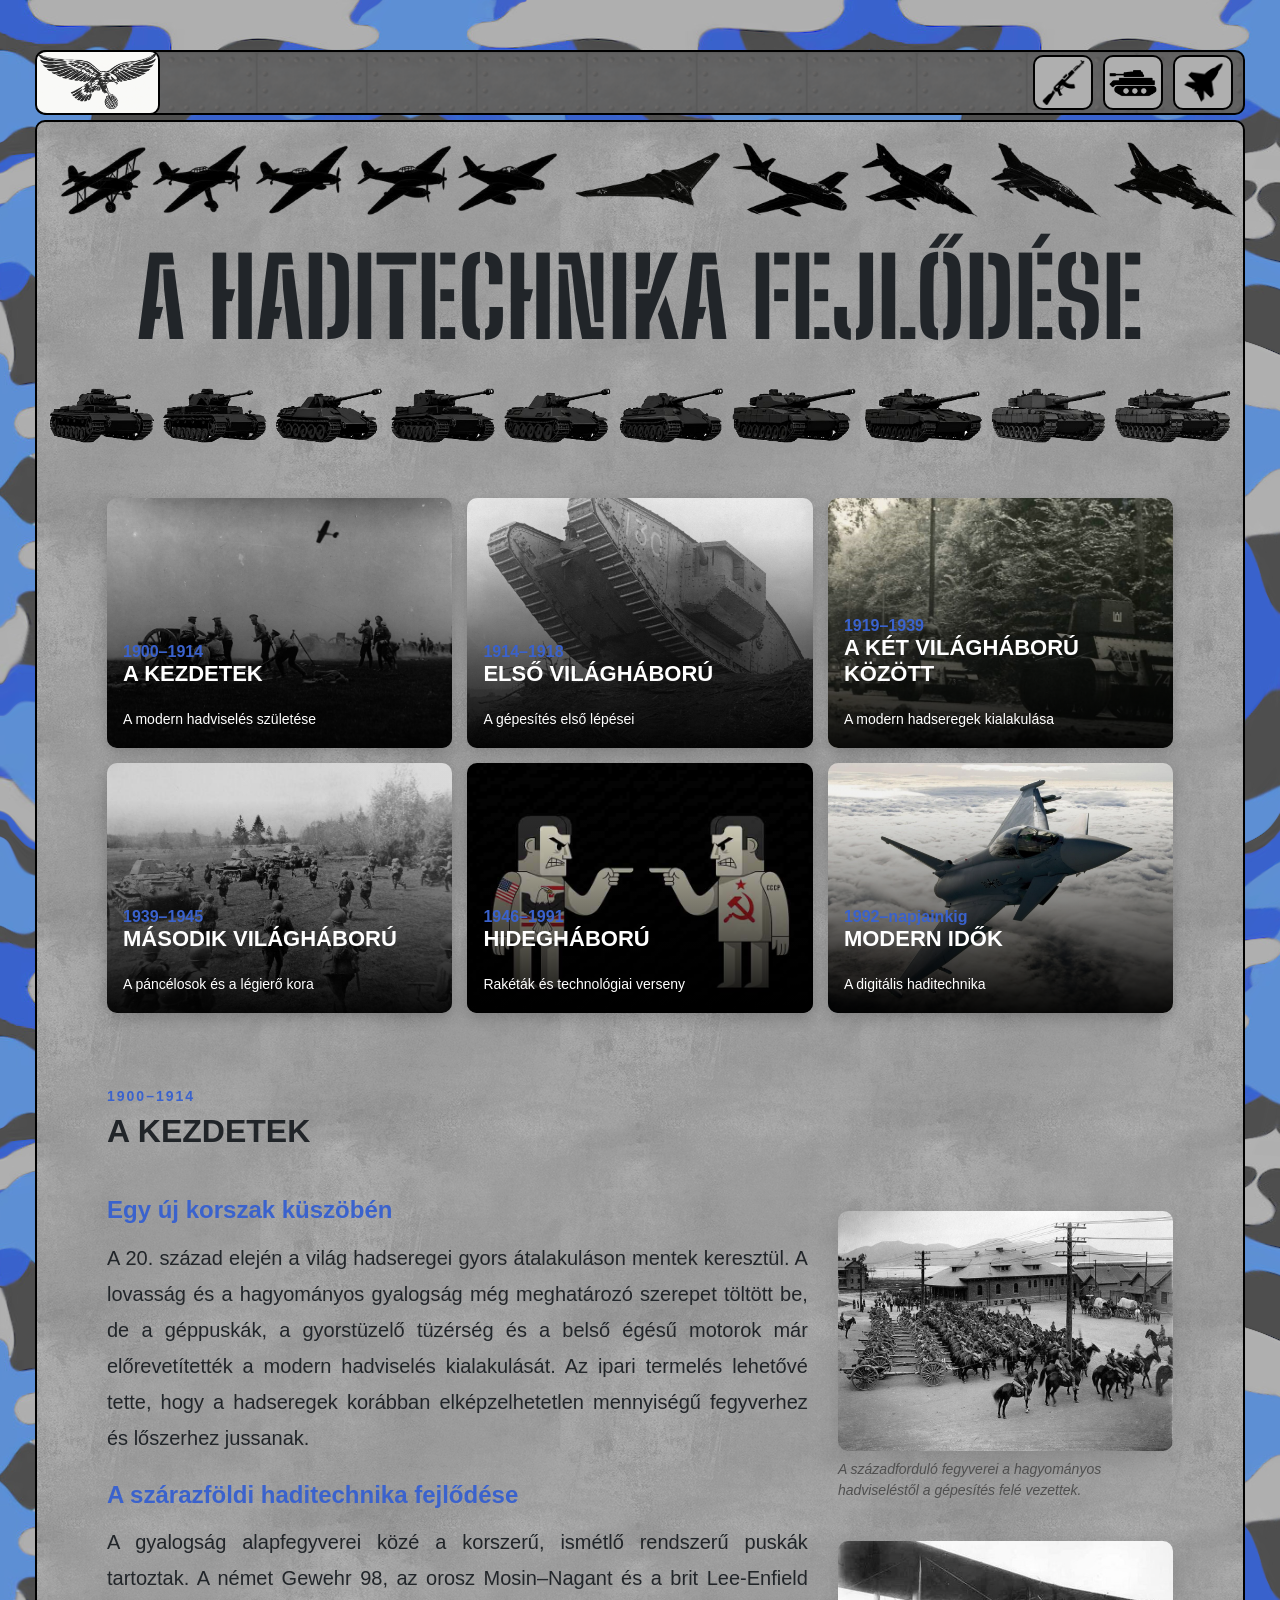
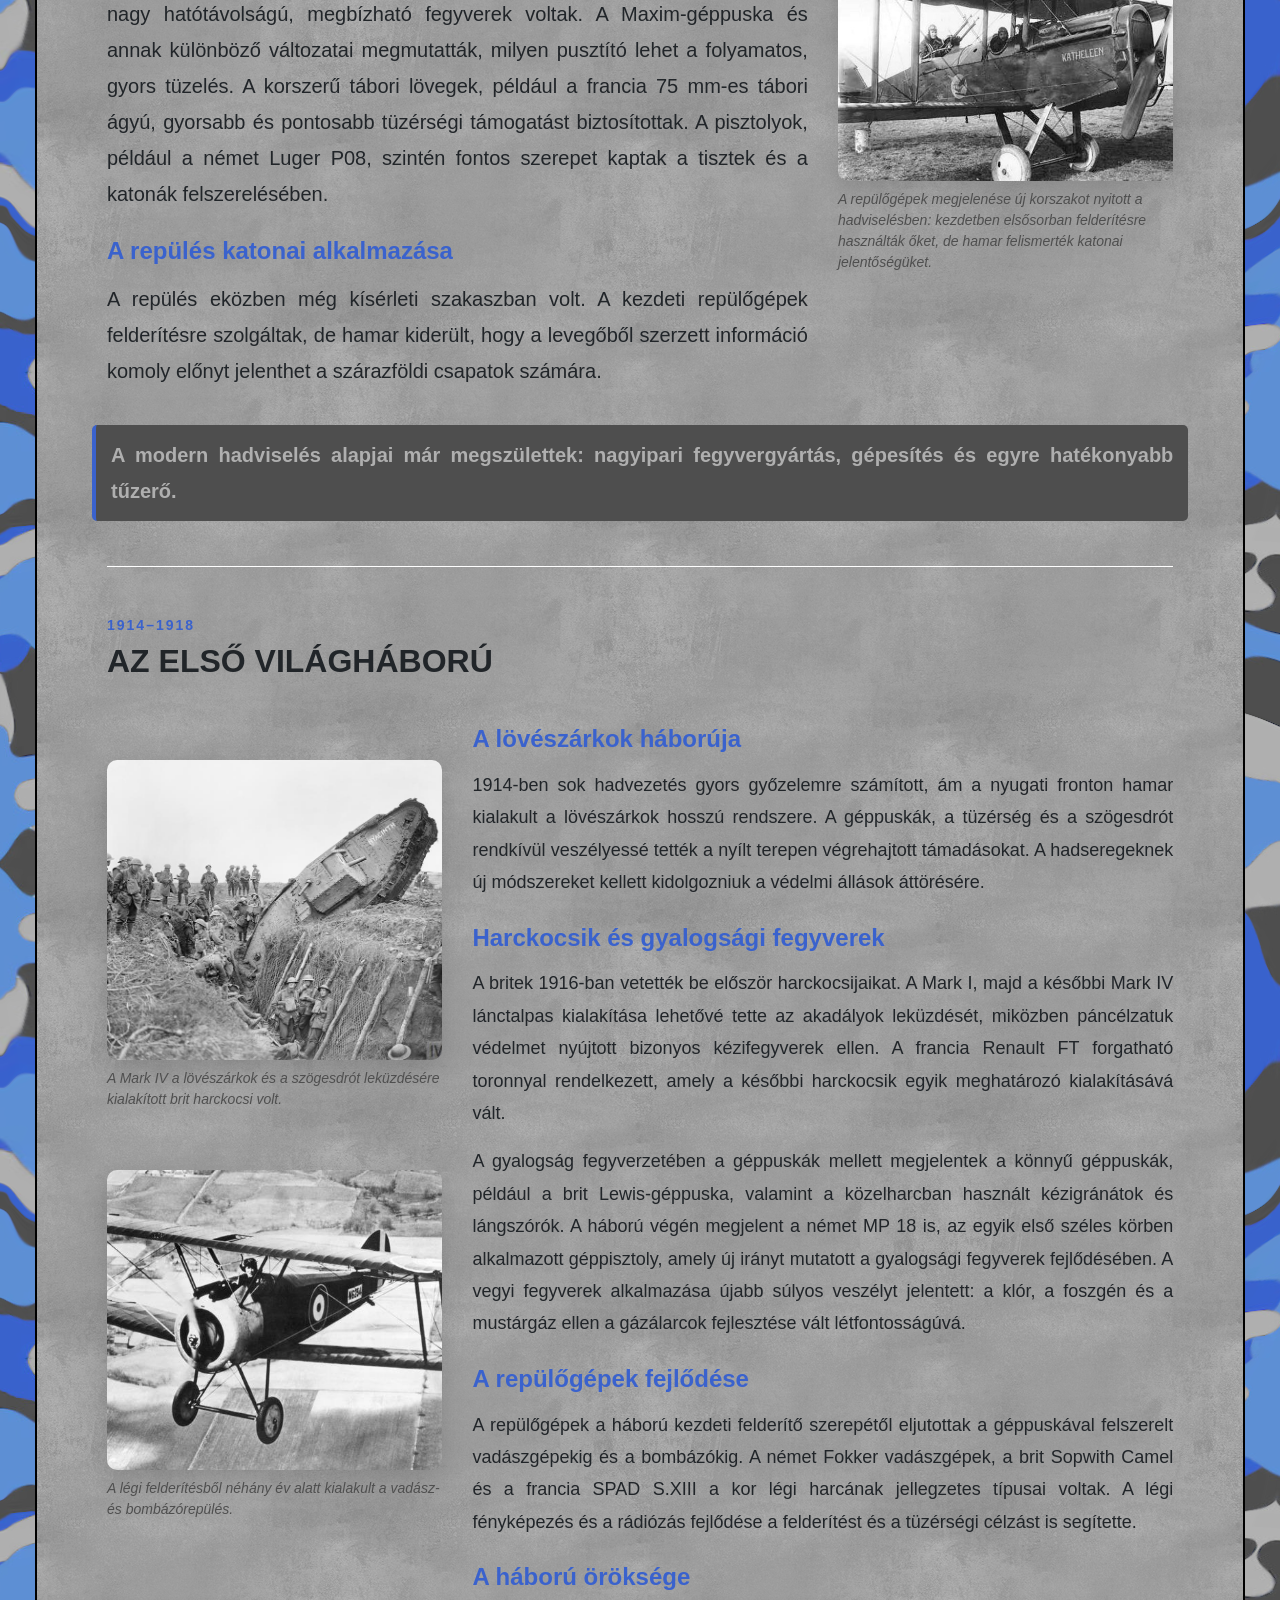
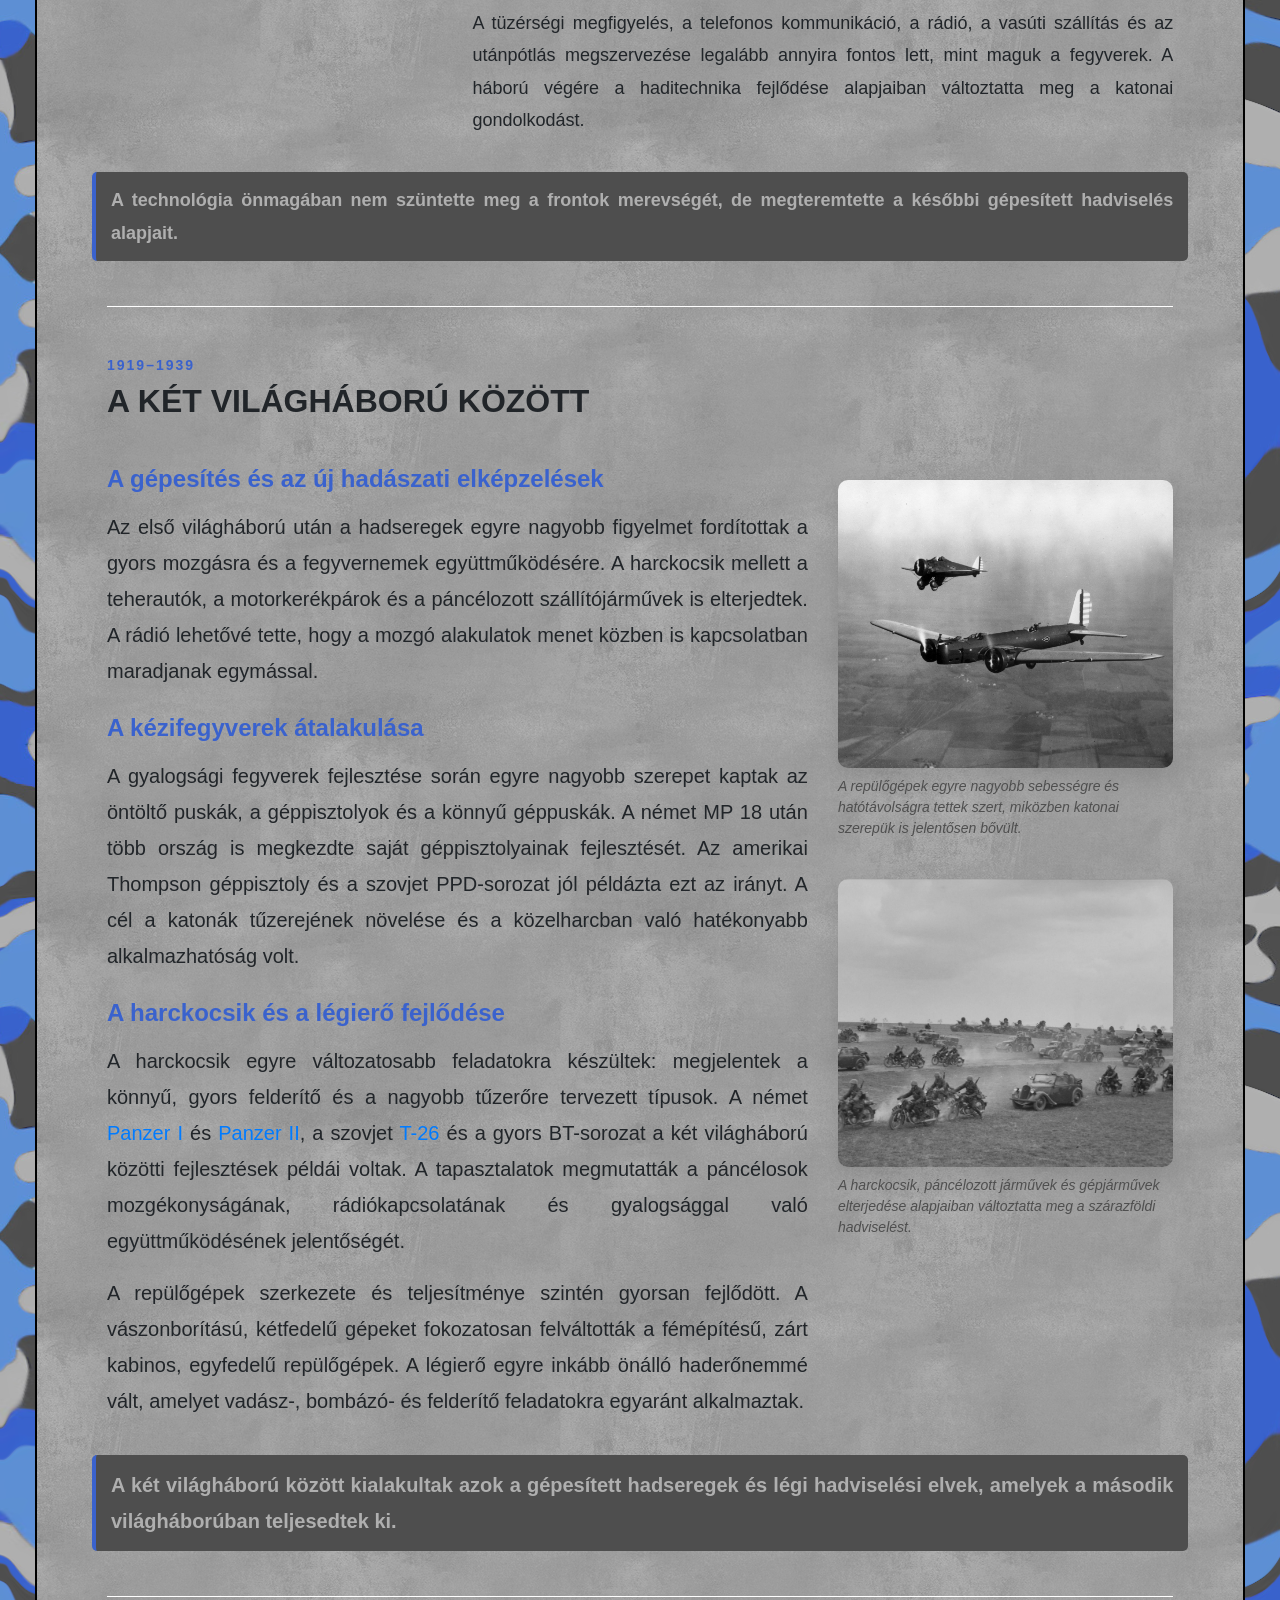
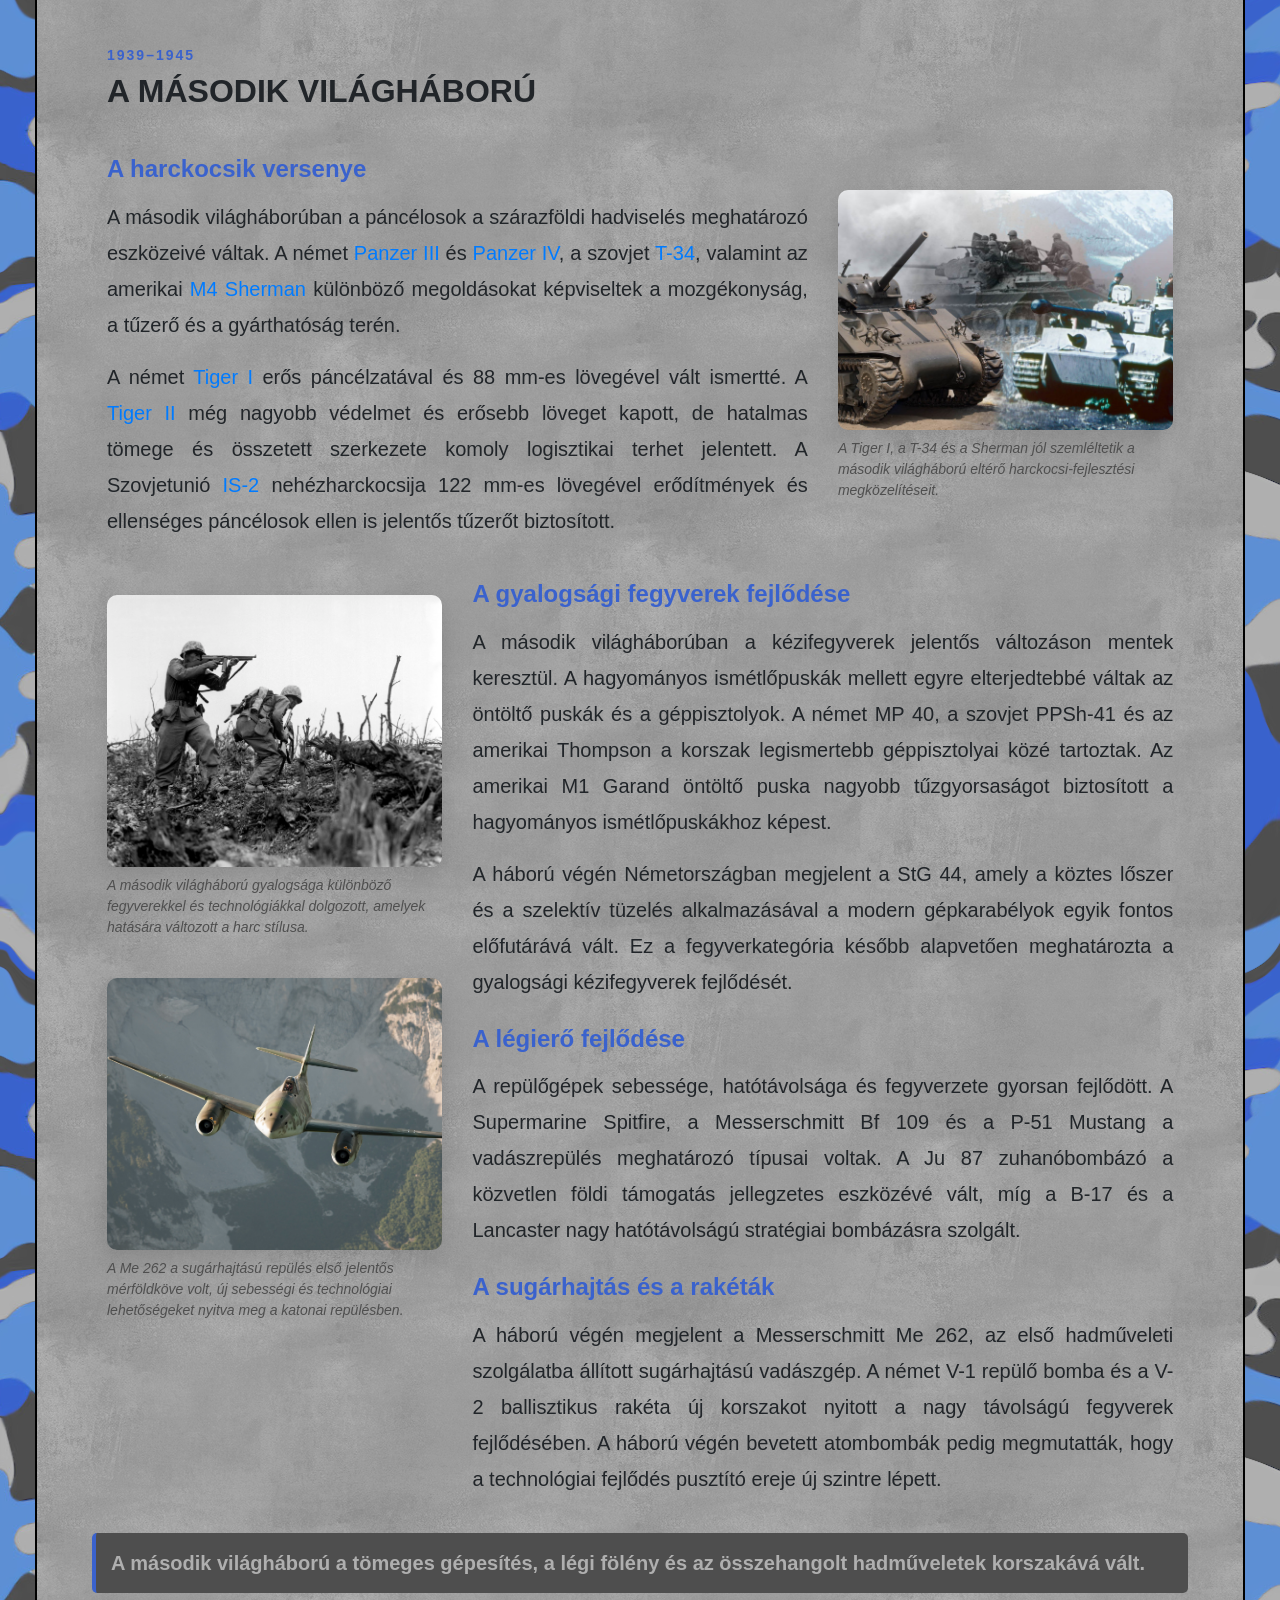
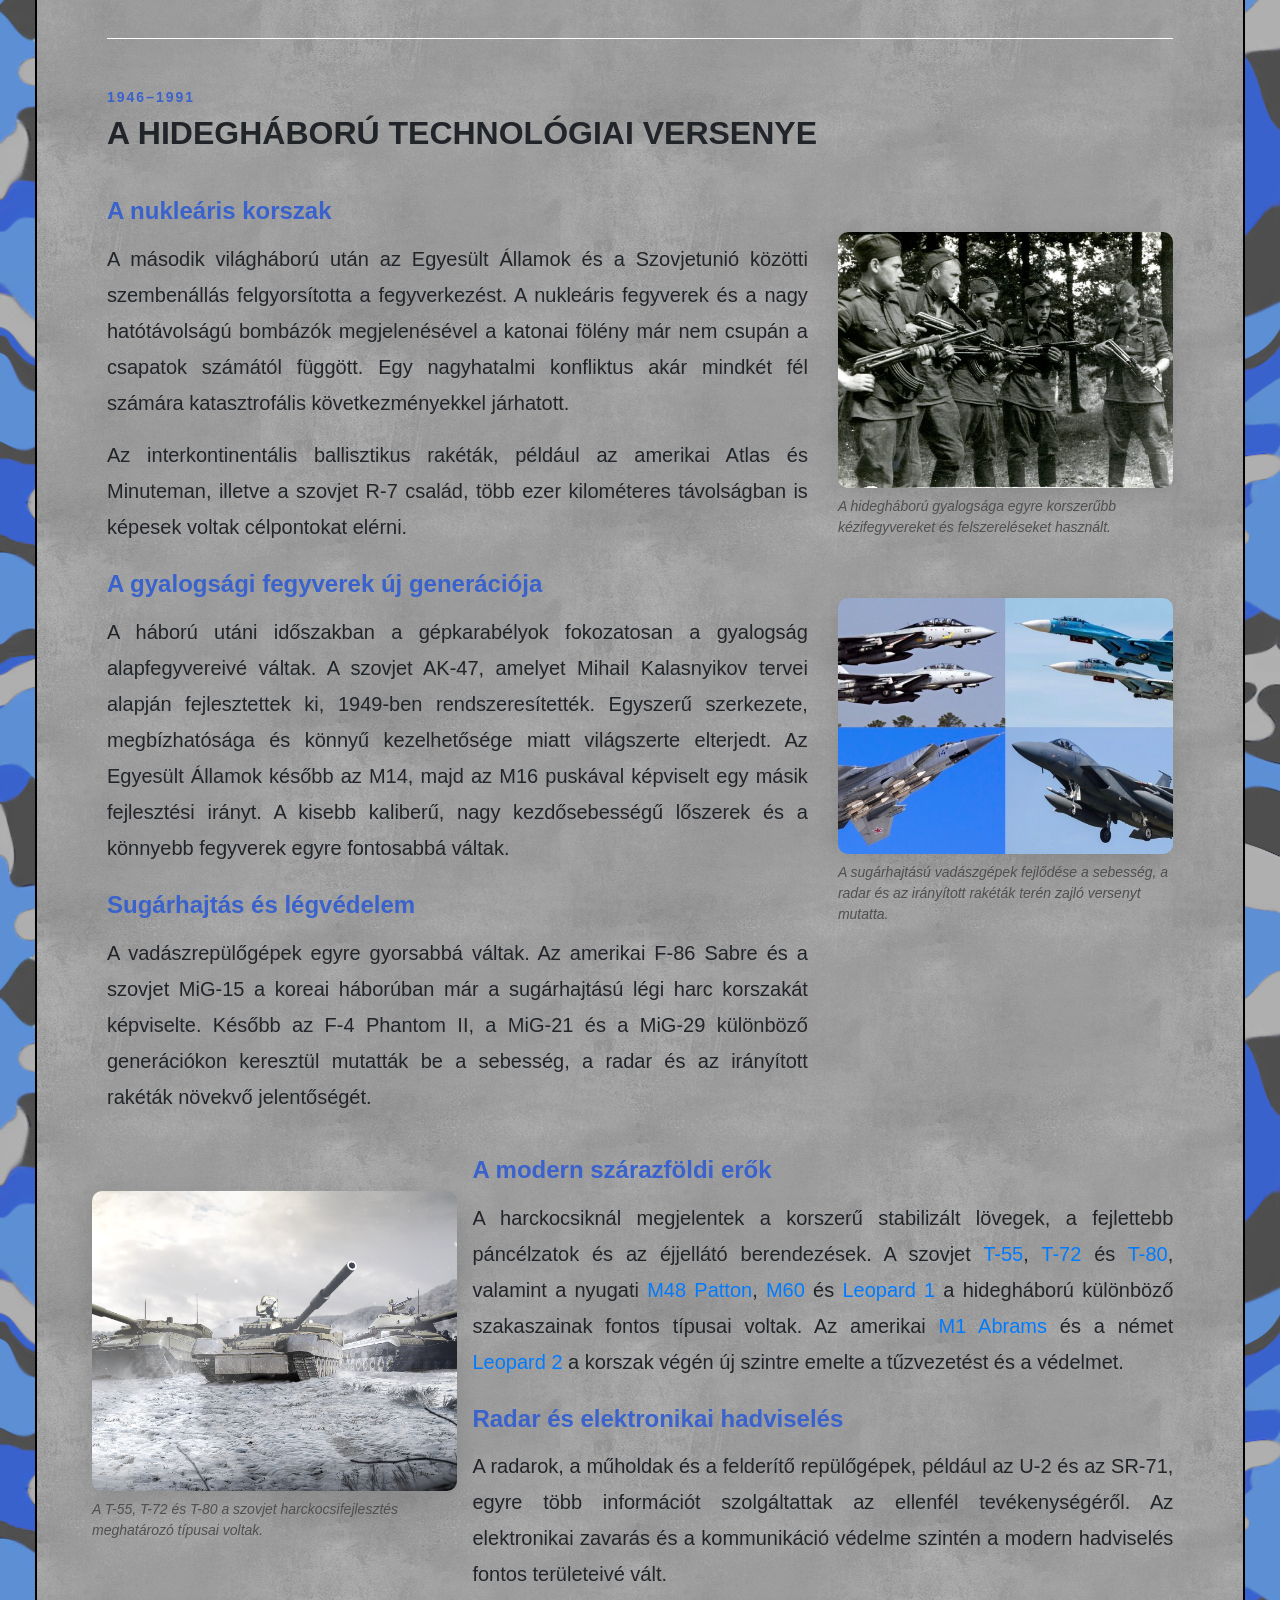
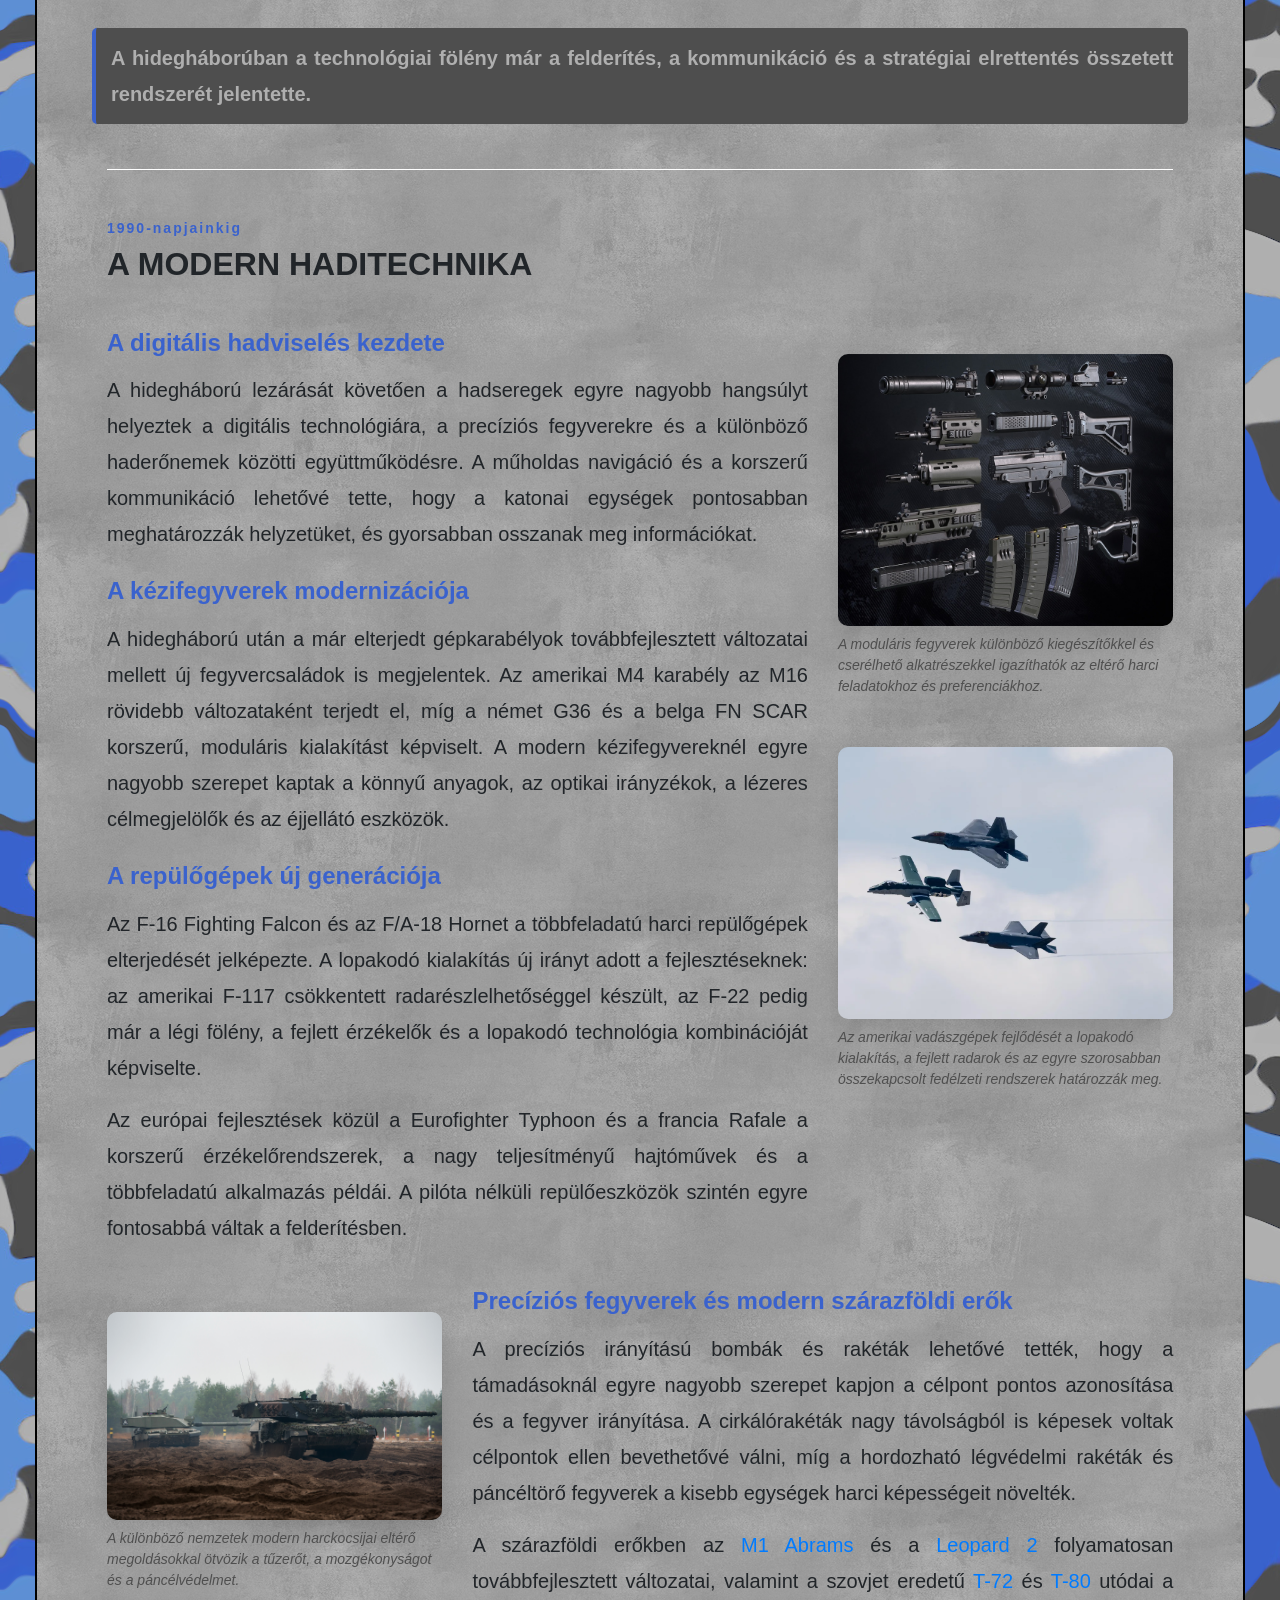
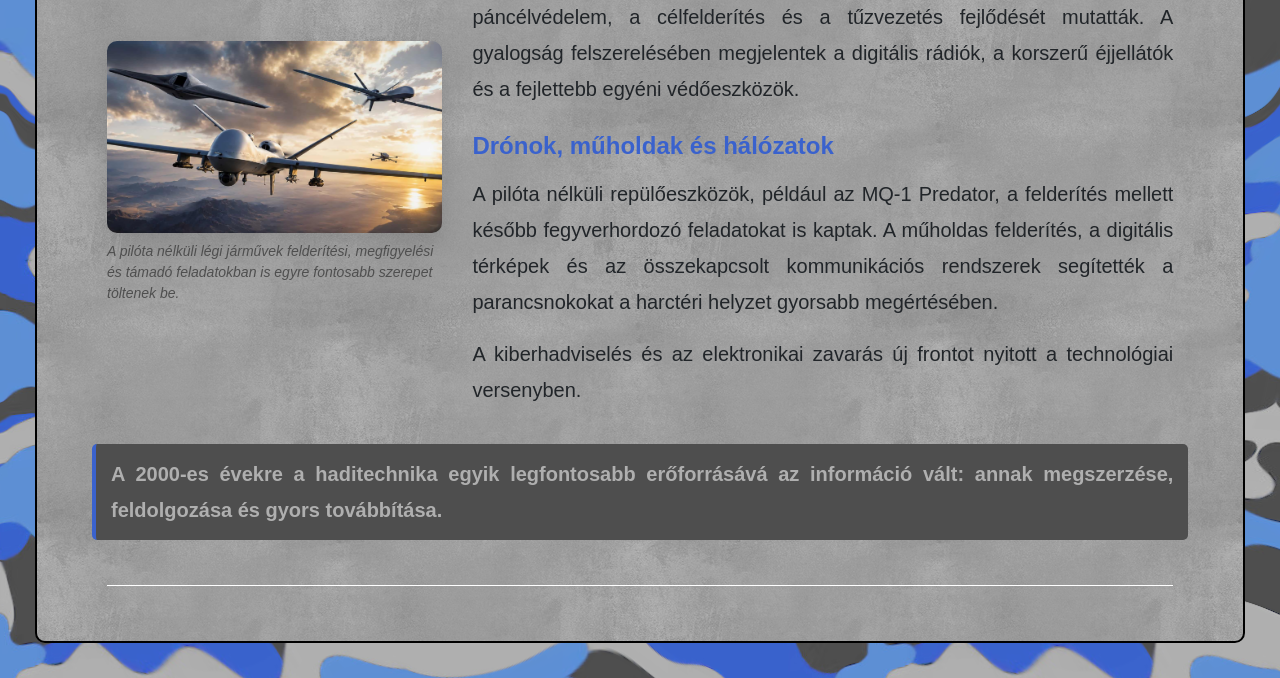
==== commit 7d74acfc: "Betű" ====
--- a/index.html
+++ b/index.html
@@ -39,7 +39,7 @@
 
     <div class="tartalom">
         <img src="Kepek/Repulo_evolucio-removebg-preview.png" class="evolucio">
-        <h1 style="text-align: center;"> A Haditechnika fejlődése</h1>
+        <h1 style="text-align: center; font-family: Big Shoulders Stencil, sans-serif;"> A Haditechnika fejlődése</h1>
         <img src="Kepek/Tank_evolucio.png" class="evolucio">
 
         <div>
--- a/allrounder.css
+++ b/allrounder.css
@@ -13,6 +13,10 @@
     top: 50px;
     border: 2px solid #000;
     border-radius: 10px;
+    background-image: url(Kepek/header_background.png);
+    background-attachment:initial;
+    background-blend-mode:soft-light;
+    background-size:110px;
     background-color: #4E4E4E;
     padding: 5px -1px;
     margin: 50px 50px 0 50px;
@@ -32,7 +36,8 @@
     width: auto;
     max-width: none;
     box-sizing: border-box;
-
+    background-image: url(Kepek/tartalom_background.png);
+    background-blend-mode:overlay;
     background-color: rgba(175, 175, 175, 0.93);
     padding: 5px;
     margin: 5px 50px 50px 50px;
--- a/Fo.css
+++ b/Fo.css
@@ -1,8 +1,14 @@
+@import url('https://fonts.googleapis.com/css2?family=Big+Shoulders+Stencil:opsz,wght@10..72,100..900&display=swap');
+
 body {
-  cursor: url('Kepek/home_cursor.png'), auto;
+    cursor: url('Kepek/home_cursor.png'), auto;
+    overflow-x: hidden;
+}
+img {
+    max-width: 100%;
 }
 h1 {
-    font-size: 64px;
+    font-size: 108px;
     font-weight: bold;
     text-transform: uppercase;
     margin-bottom: 20px;
@@ -10,6 +16,12 @@
 p {
     text-align: justify;
     line-height: 1.7;
+}
+.big-shoulders-stencil-war {
+  font-family: "Big Shoulders Stencil", sans-serif;
+  font-optical-sizing: auto;
+  font-weight: bold;
+  font-style: normal;
 }
 
 .timeline{
@@ -253,9 +265,9 @@
 }
 
 .evolucio{
-    width: 1850px;
+    width: 1600px;
     display: block;
-    margin: auto;
+    margin-left: 4.5rem;
 }
 
 @media (max-width: 1700px) {
@@ -270,6 +282,9 @@
     .tartalom {
         margin-left: 25px;
         margin-right: 25px;
+    }
+    .evolucio{
+        margin: auto;
     }
 }
 
@@ -309,6 +324,9 @@
 
     .kepalairas {
         font-size: 13px;
+    }
+    .evolucio{
+        margin: auto;
     }
 }
 
@@ -390,12 +408,7 @@
         font-size: 16px;
         padding: 10px;
     }
-}
-
-body {
-    overflow-x: hidden;
-}
-
-img {
-    max-width: 100%;
-}
+    .evolucio{
+        margin: auto;
+    }
+}
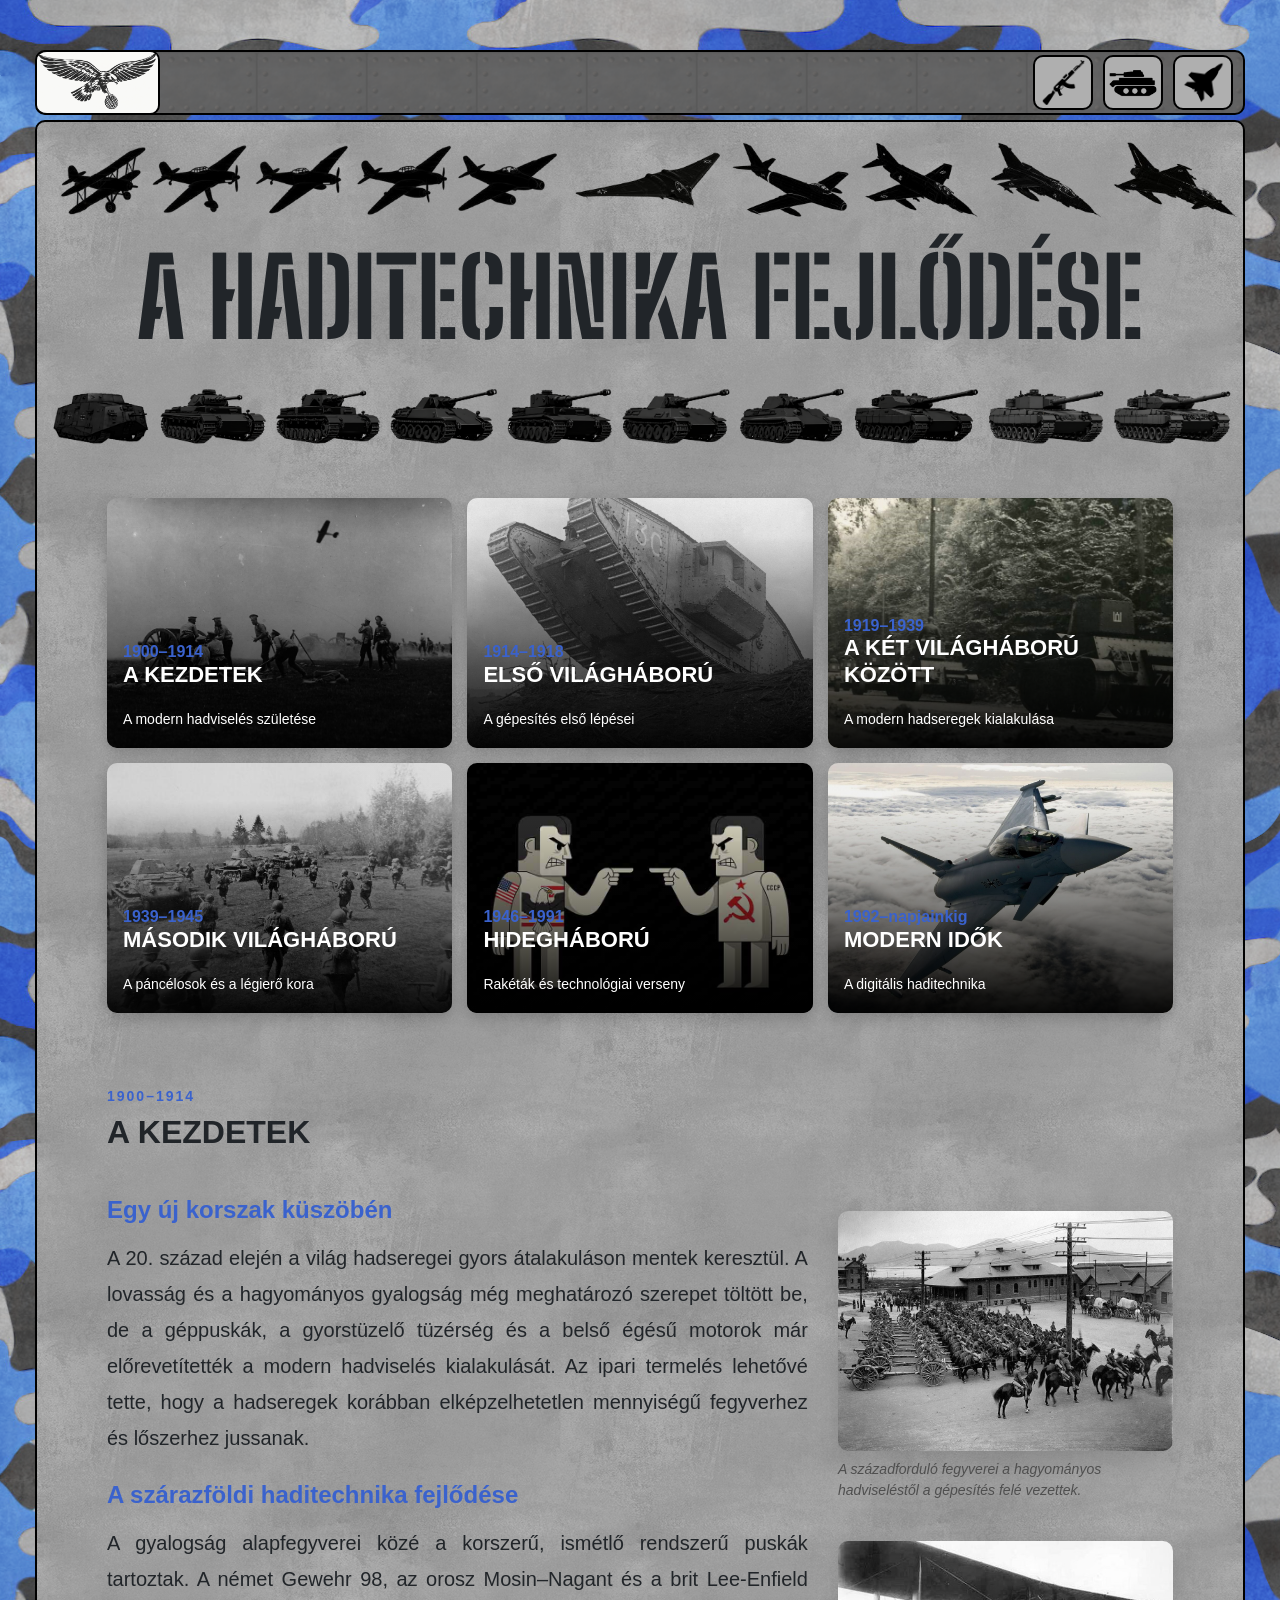
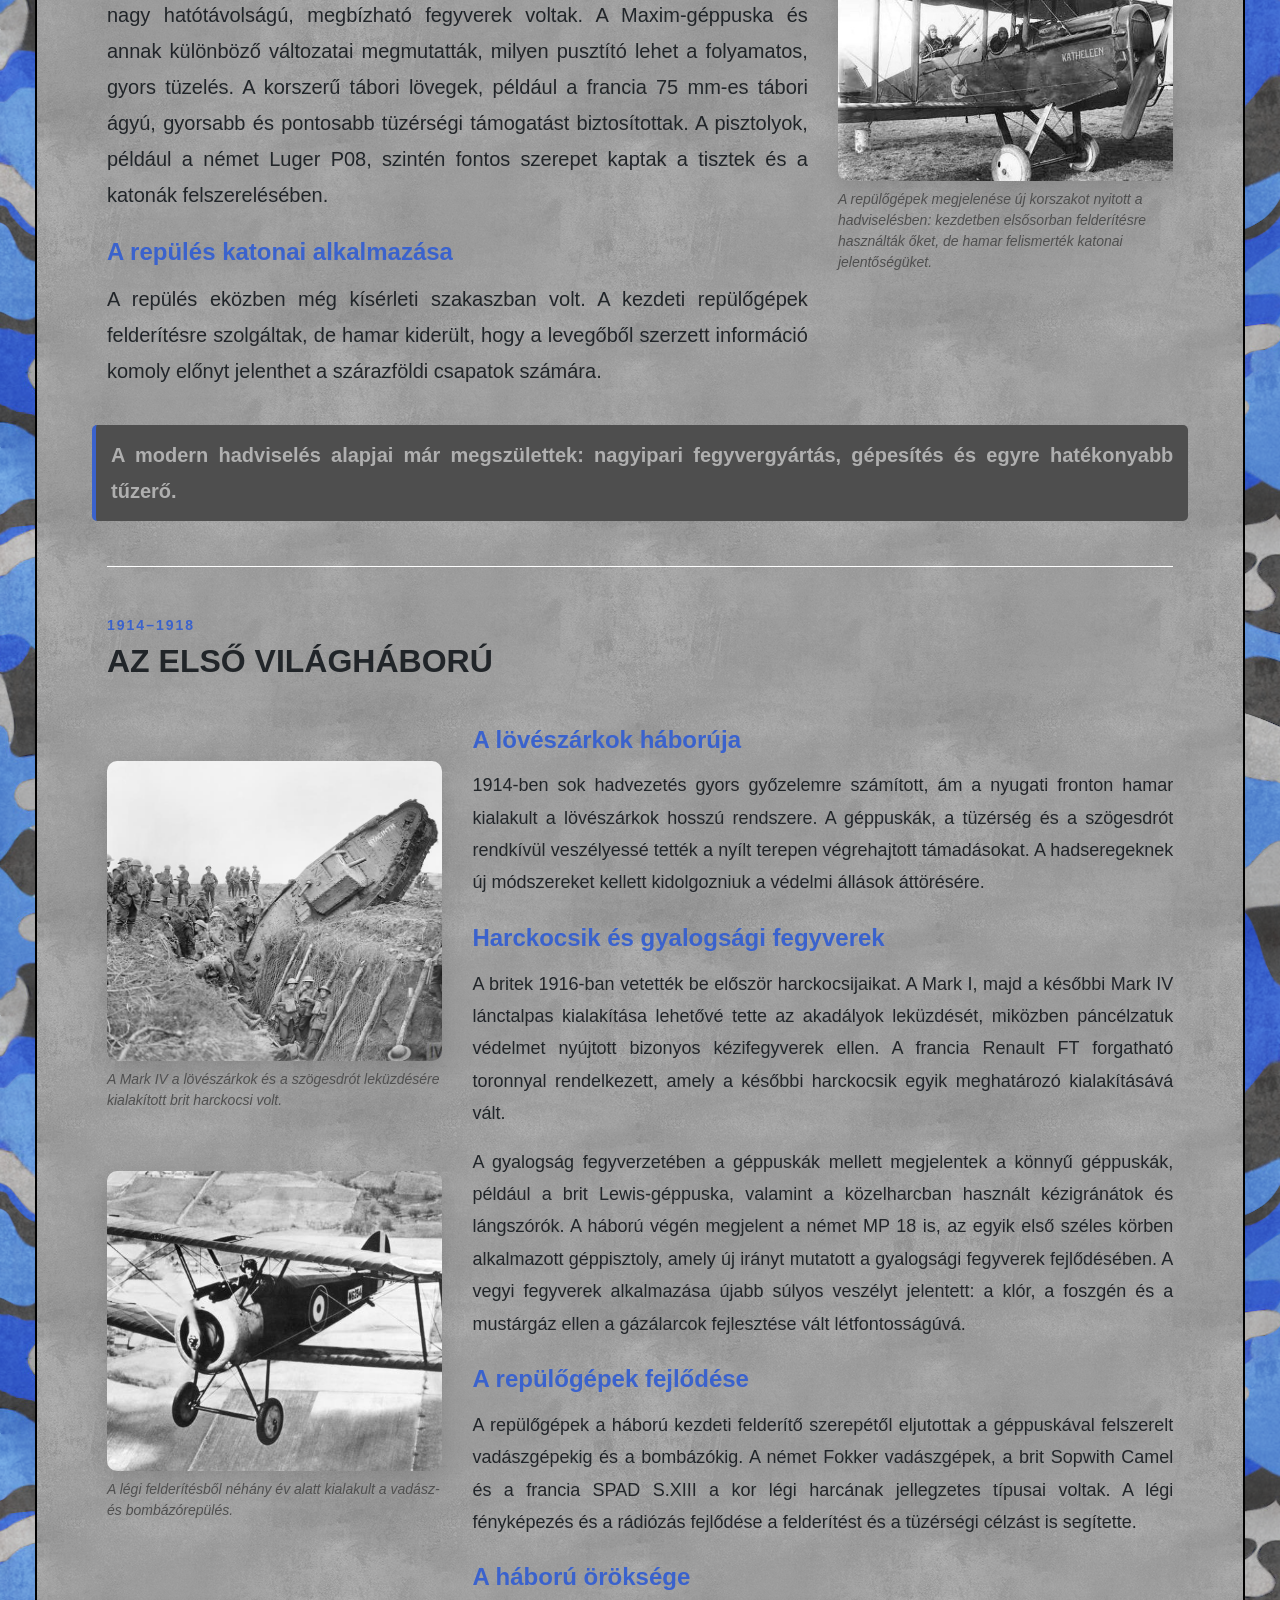
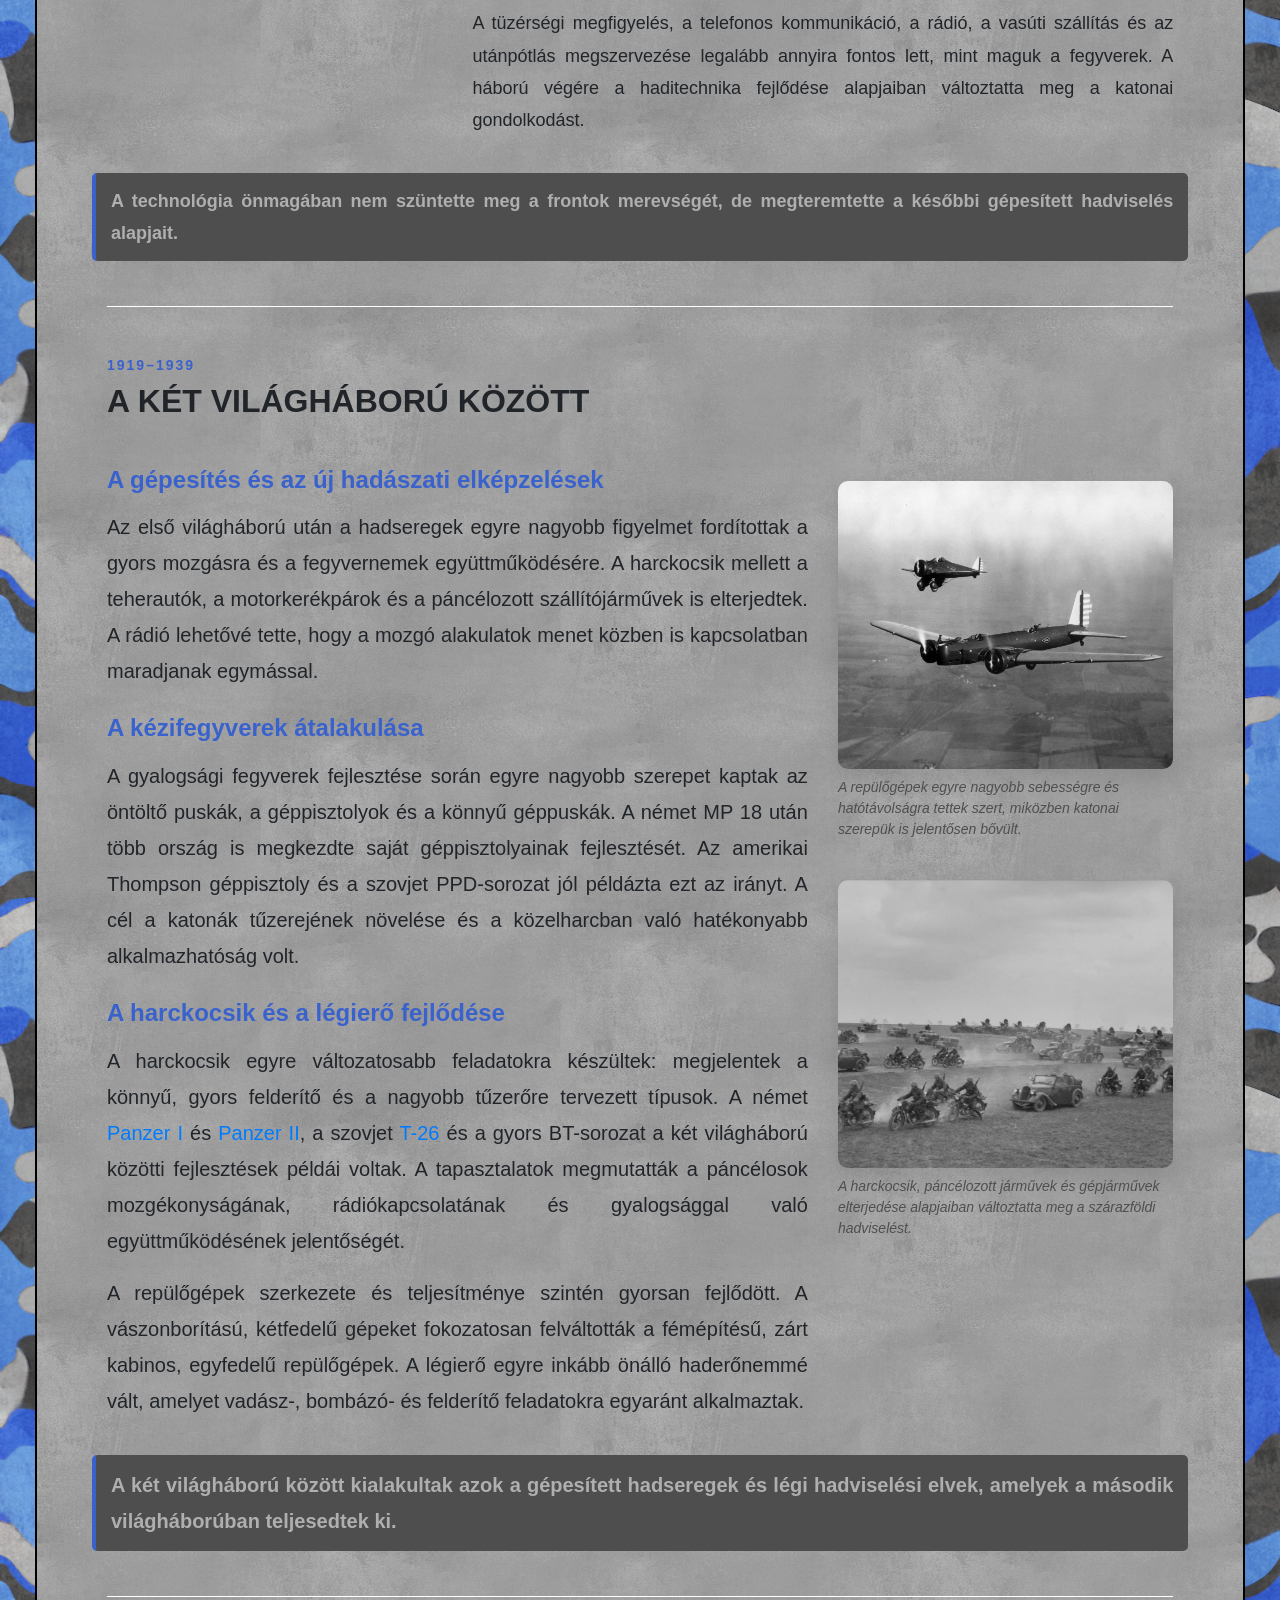
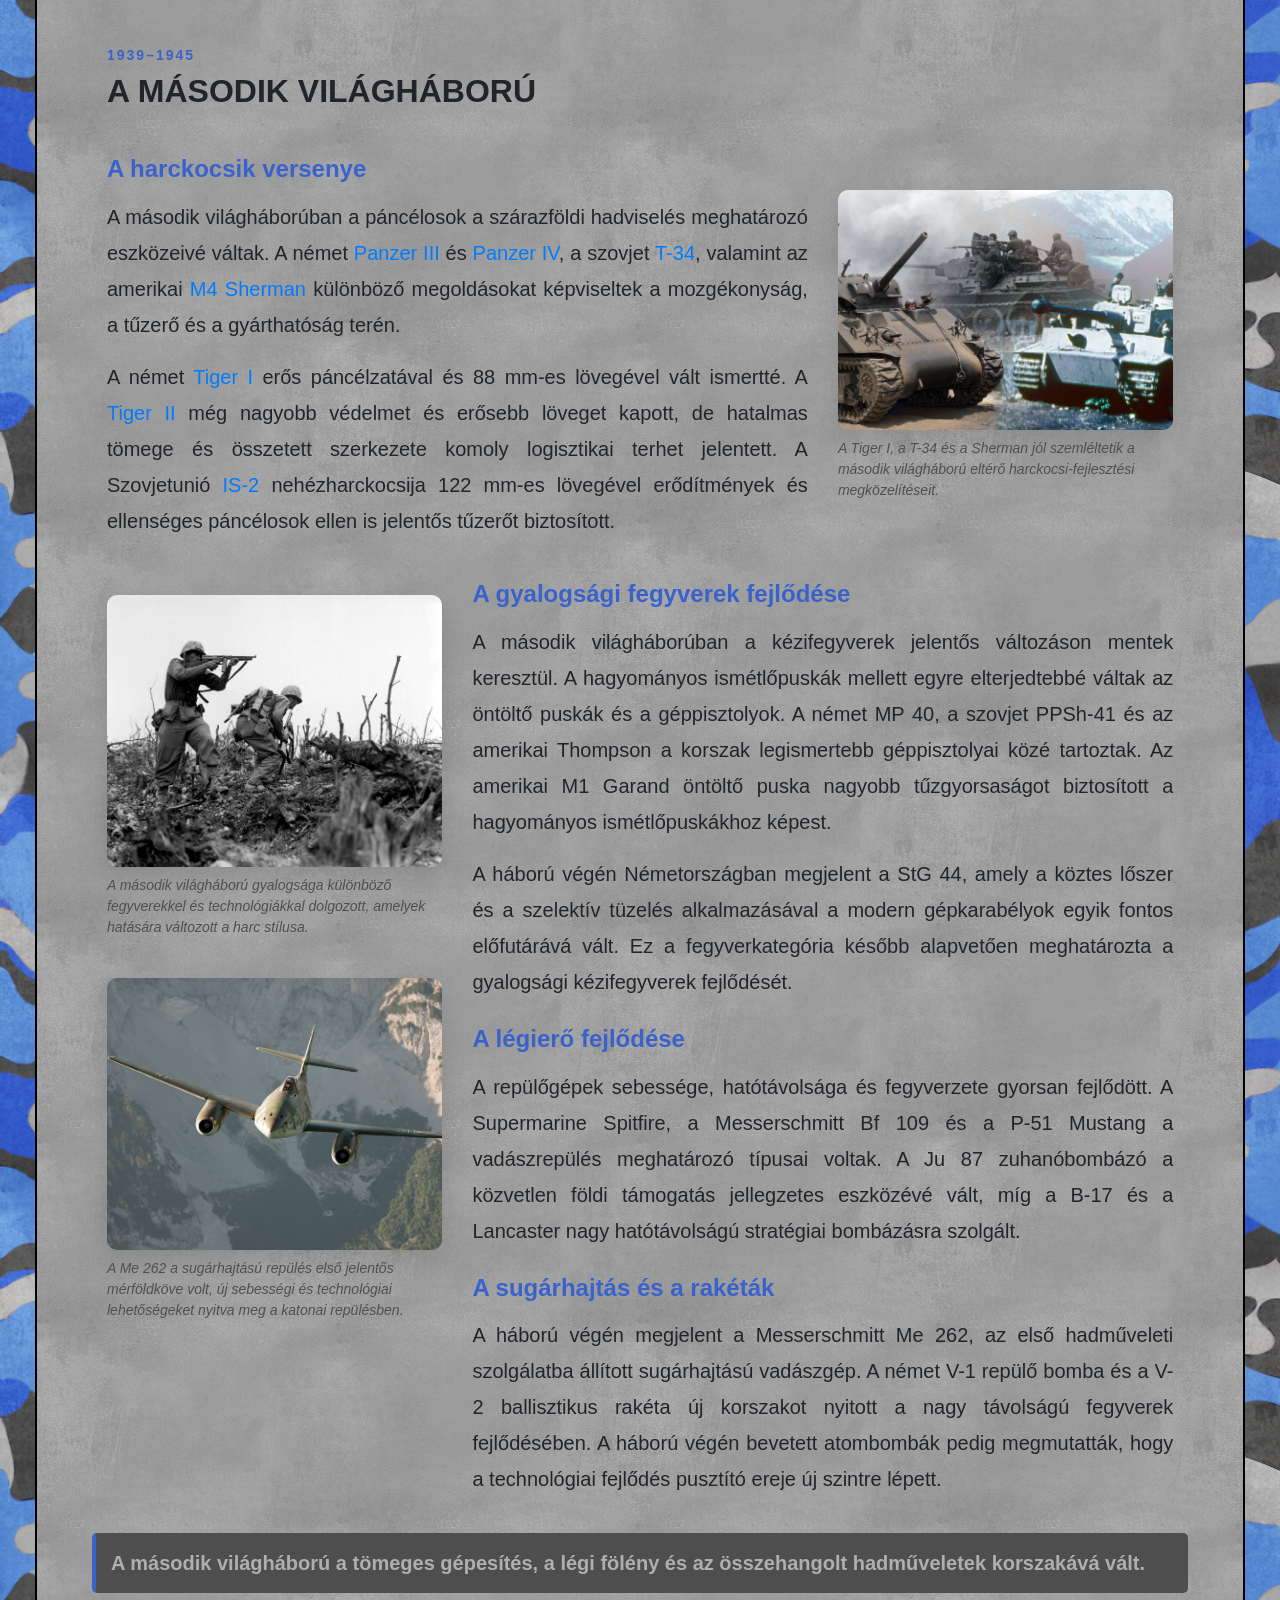
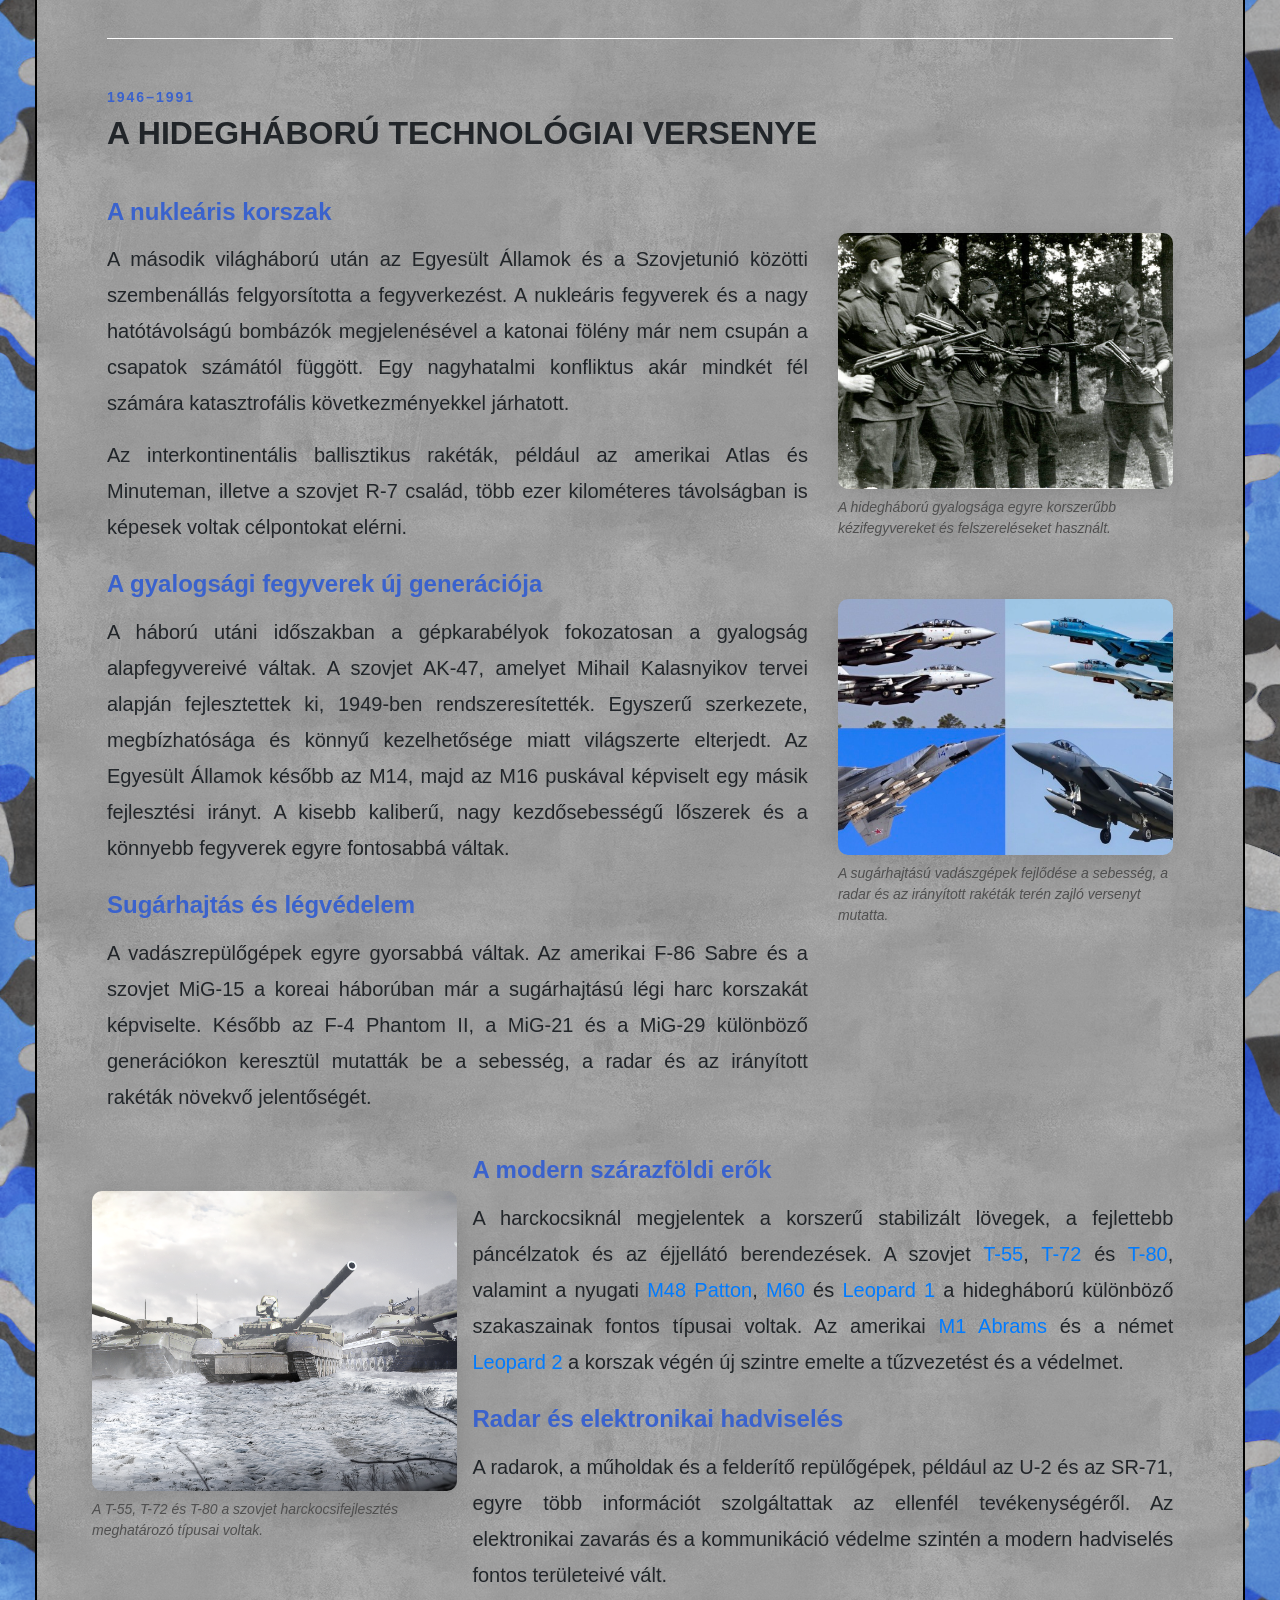
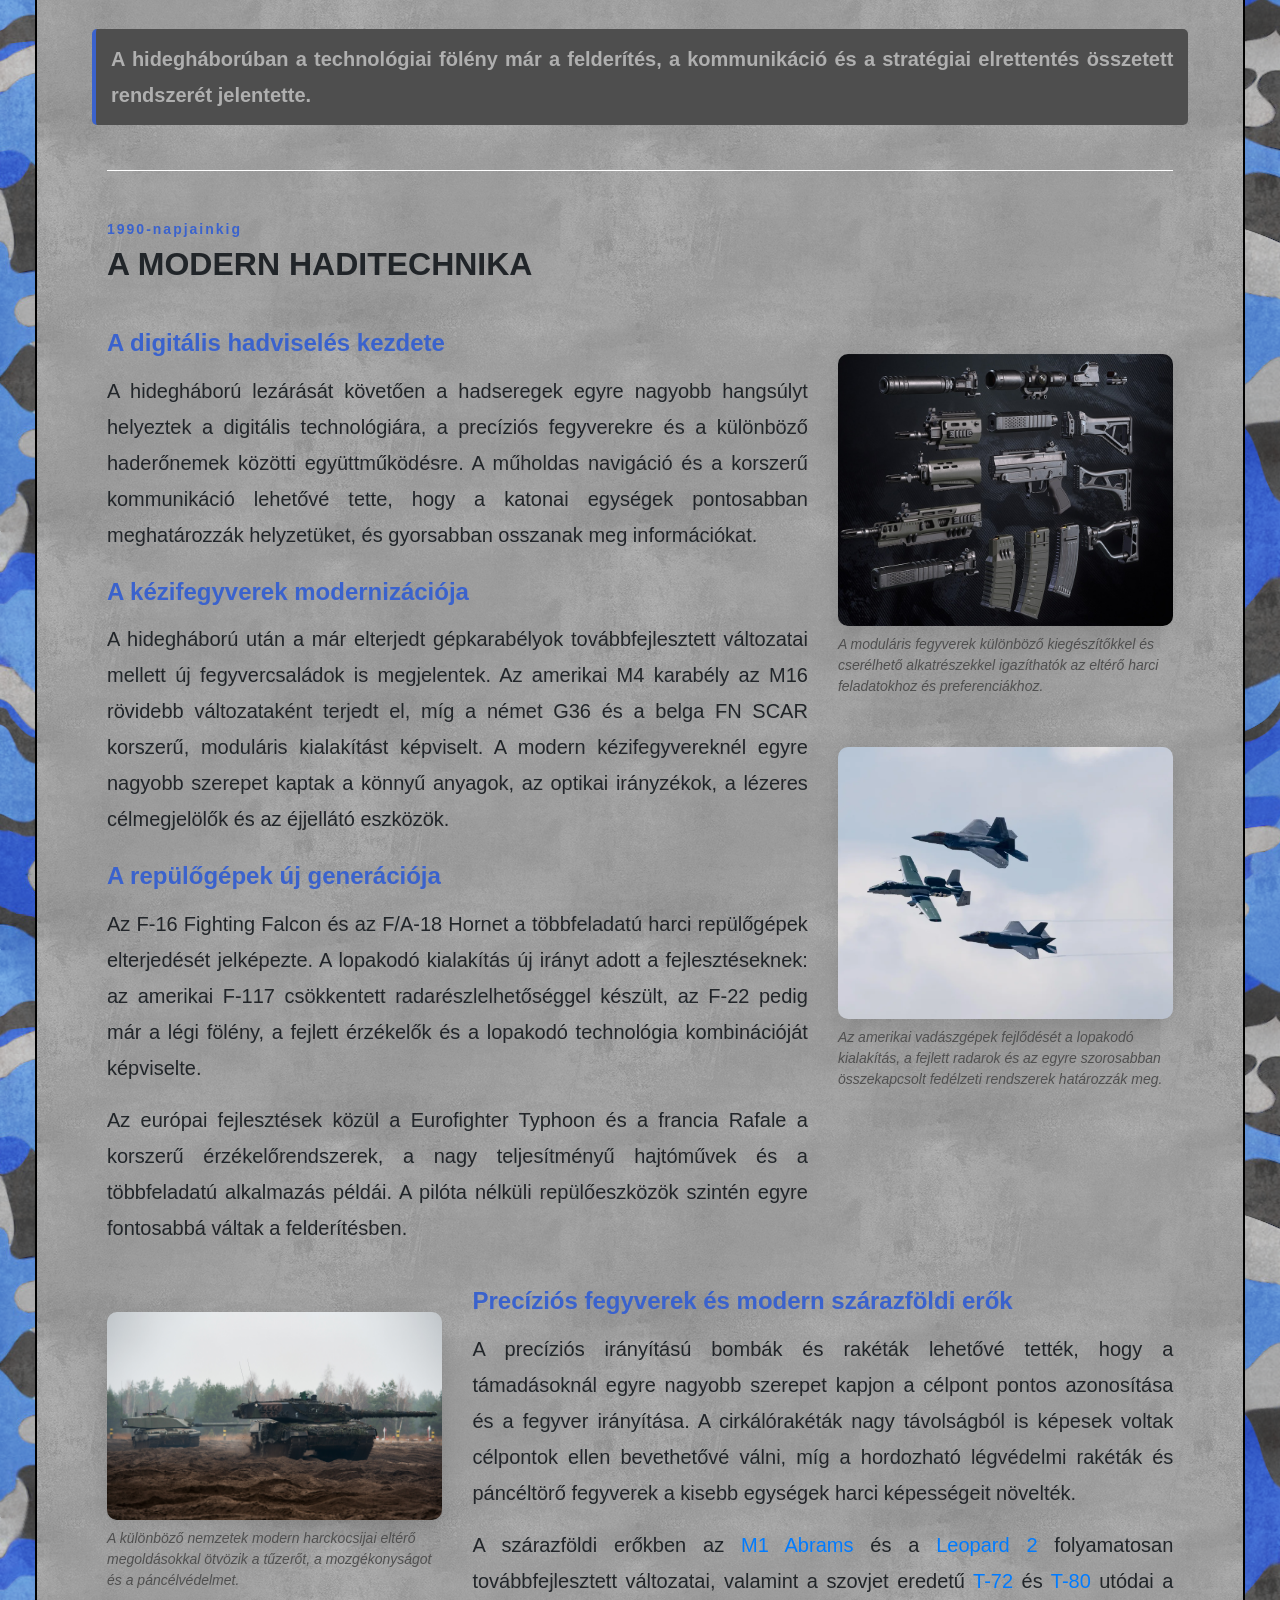
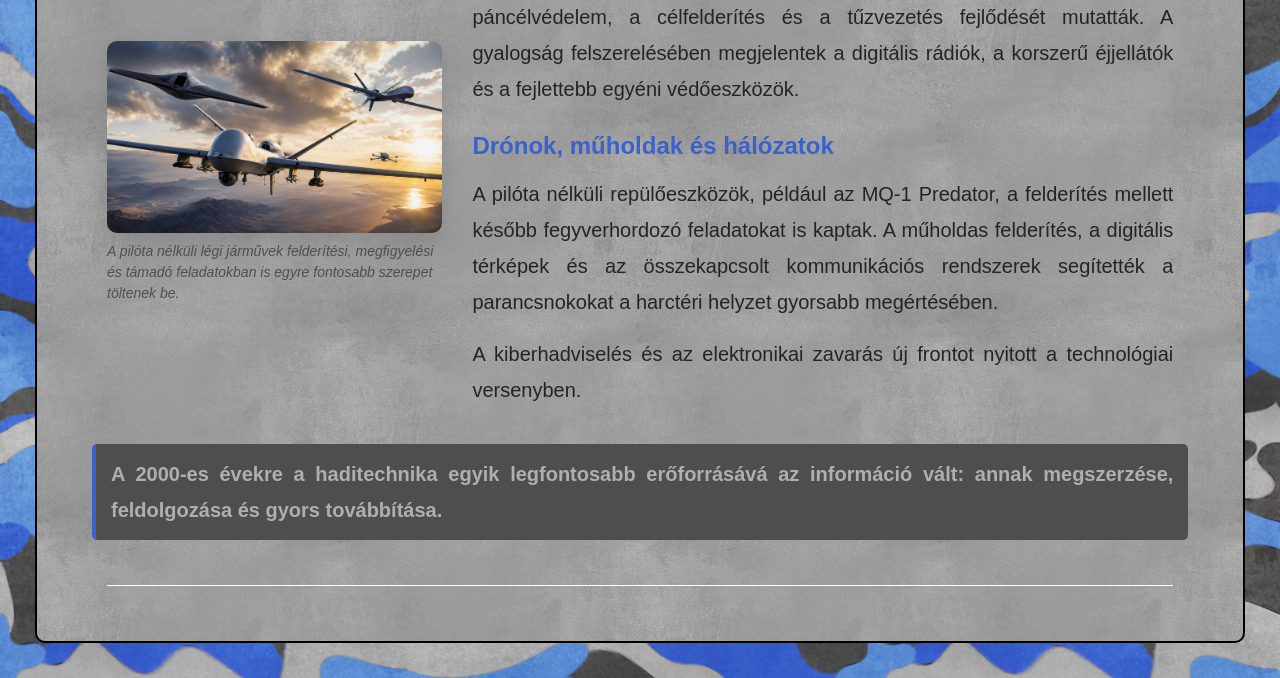
==== commit b9d76ece: "Kép csere" ====
--- a/index.html
+++ b/index.html
@@ -38,7 +38,7 @@
     </header>
 
     <div class="tartalom">
-        <img src="Kepek/Repulo_evolucio-removebg-preview.png" class="evolucio">
+        <img src="Kepek/Repulo evolucio.png" class="evolucio">
         <h1 style="text-align: center; font-family: Big Shoulders Stencil, sans-serif;"> A Haditechnika fejlődése</h1>
         <img src="Kepek/Tank_evolucio.png" class="evolucio">
 
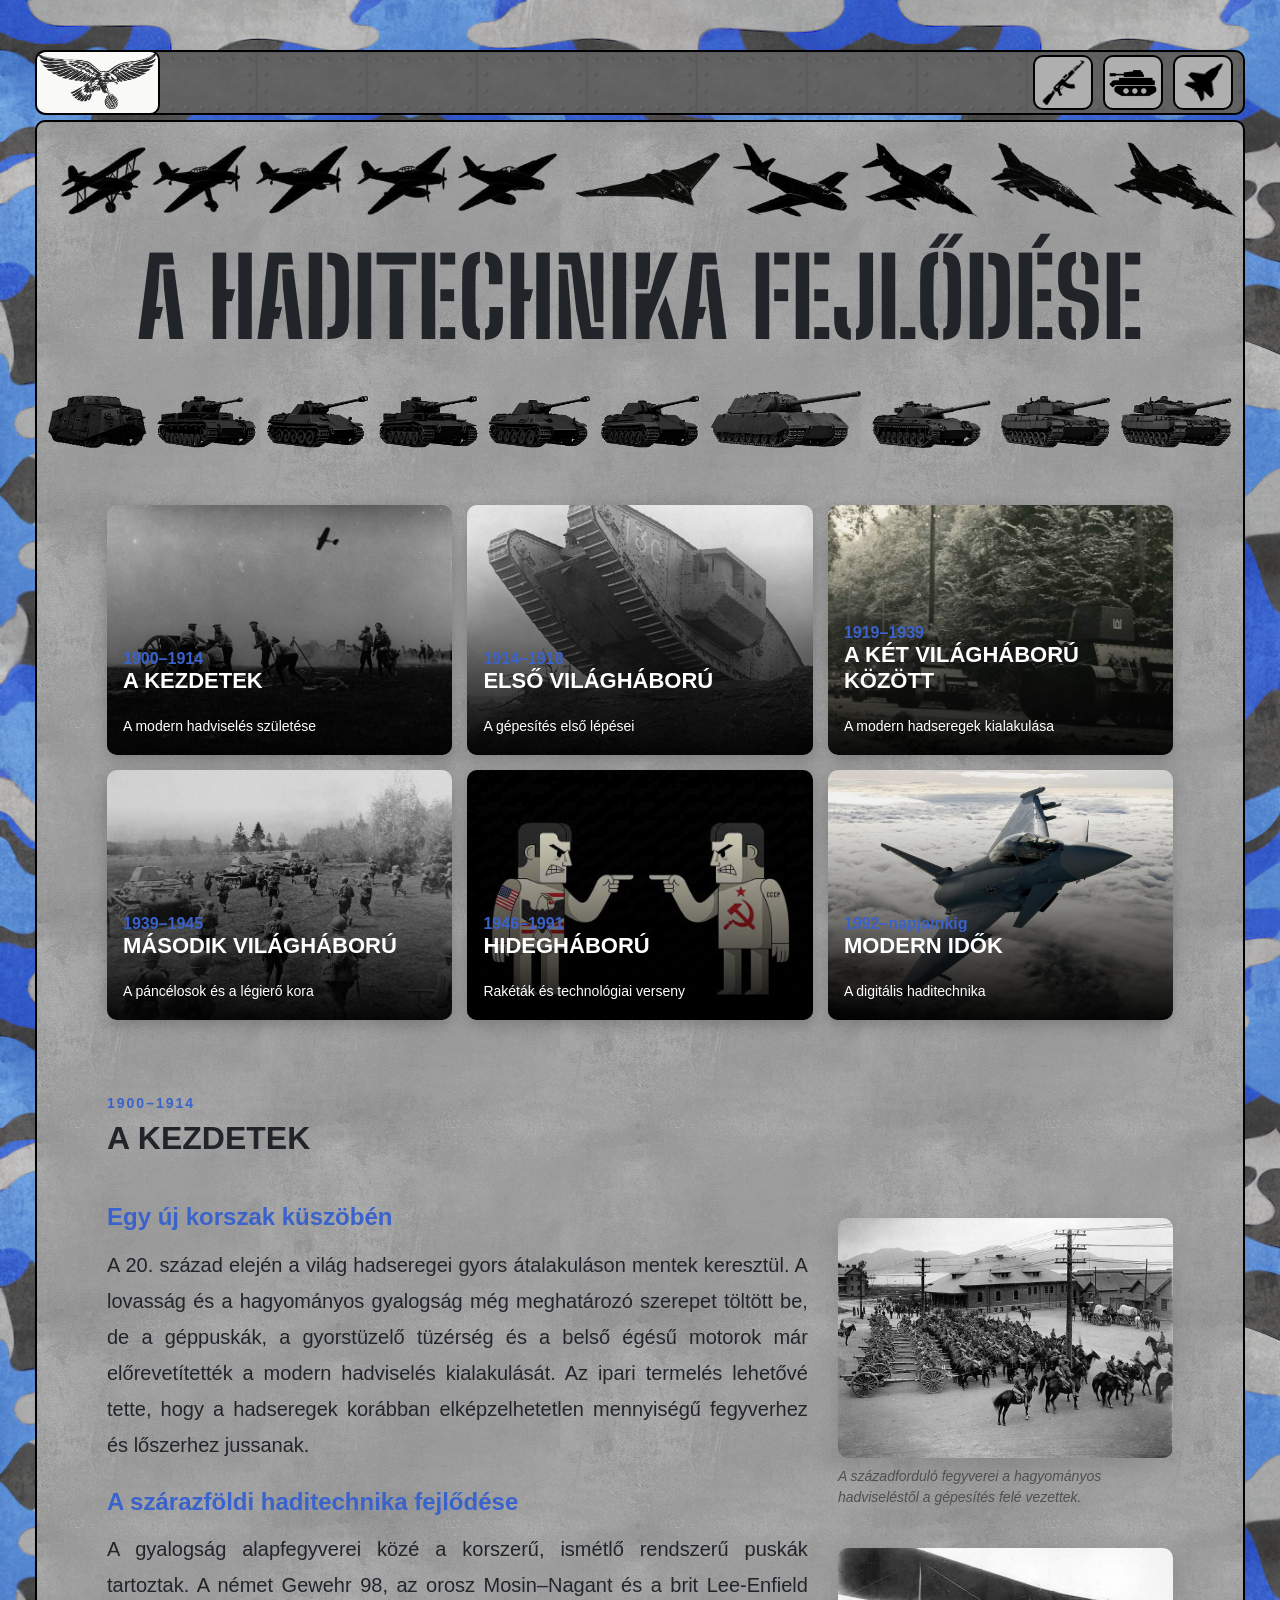
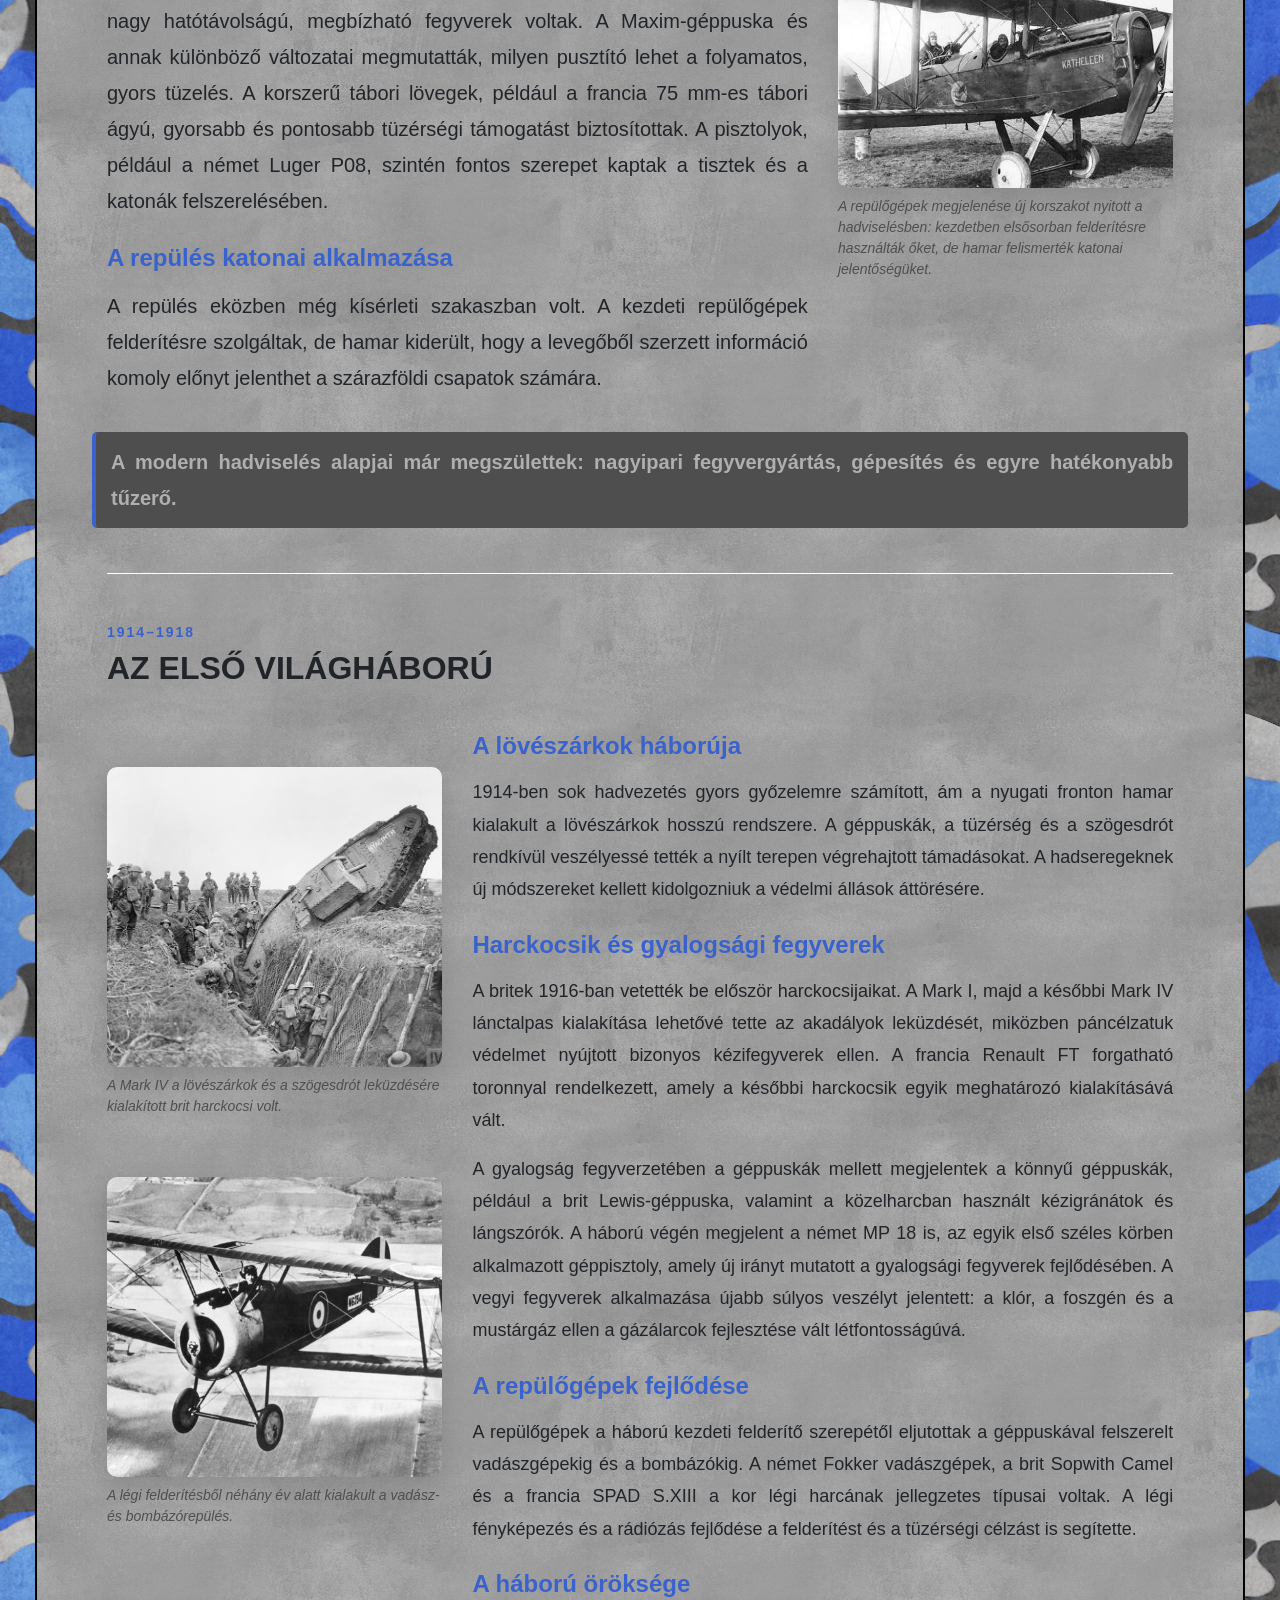
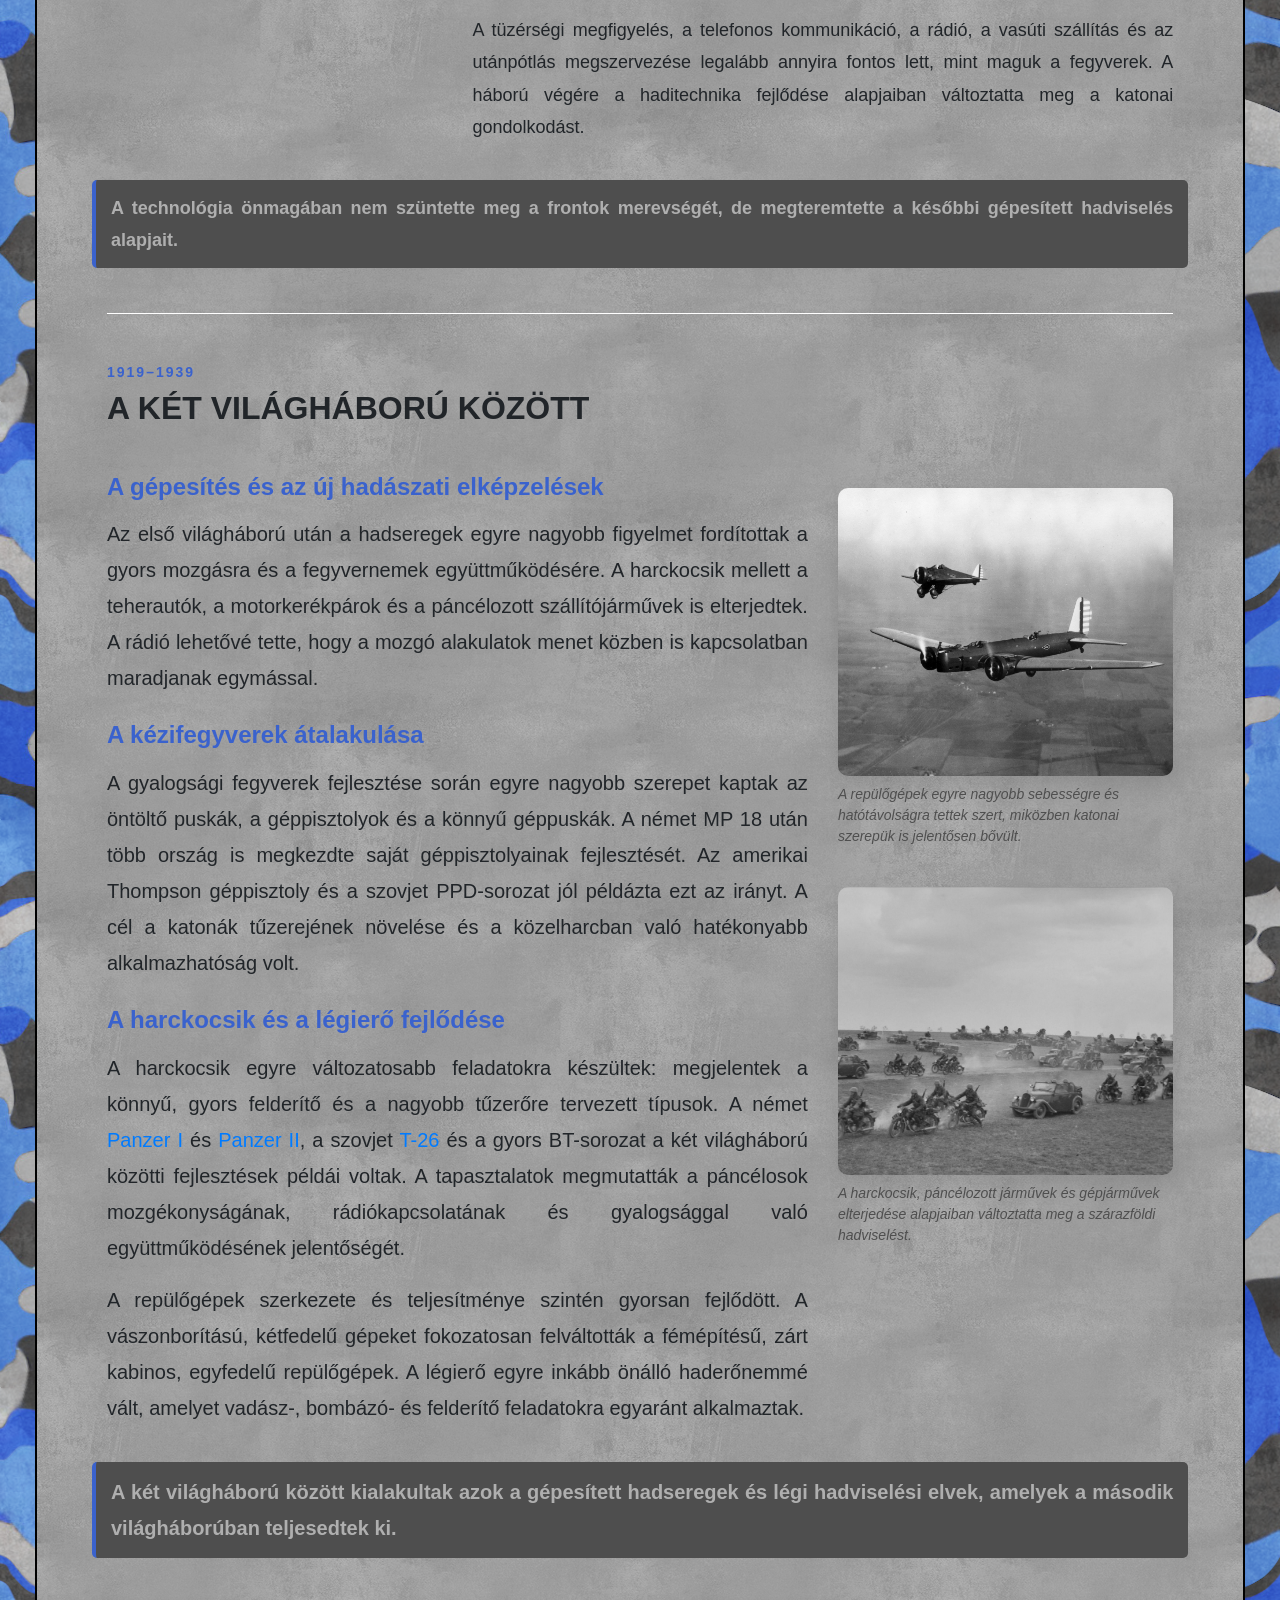
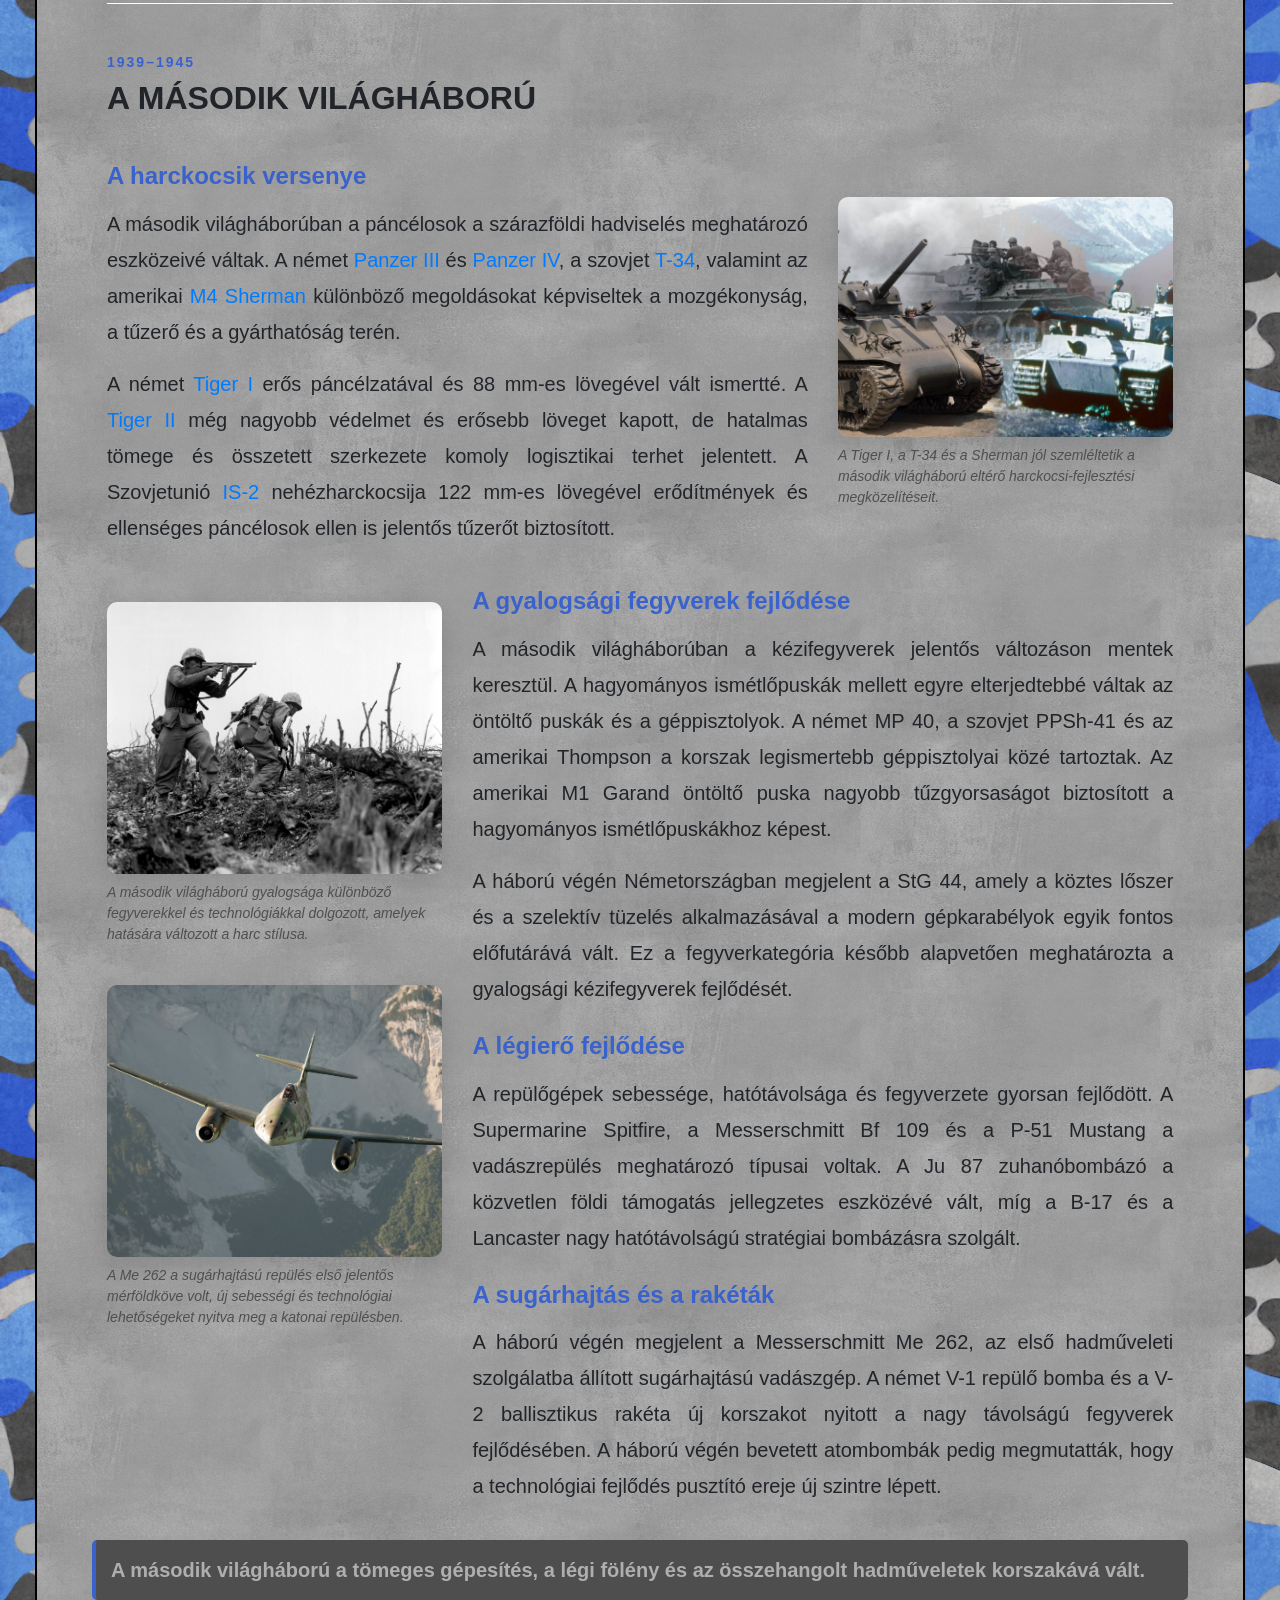
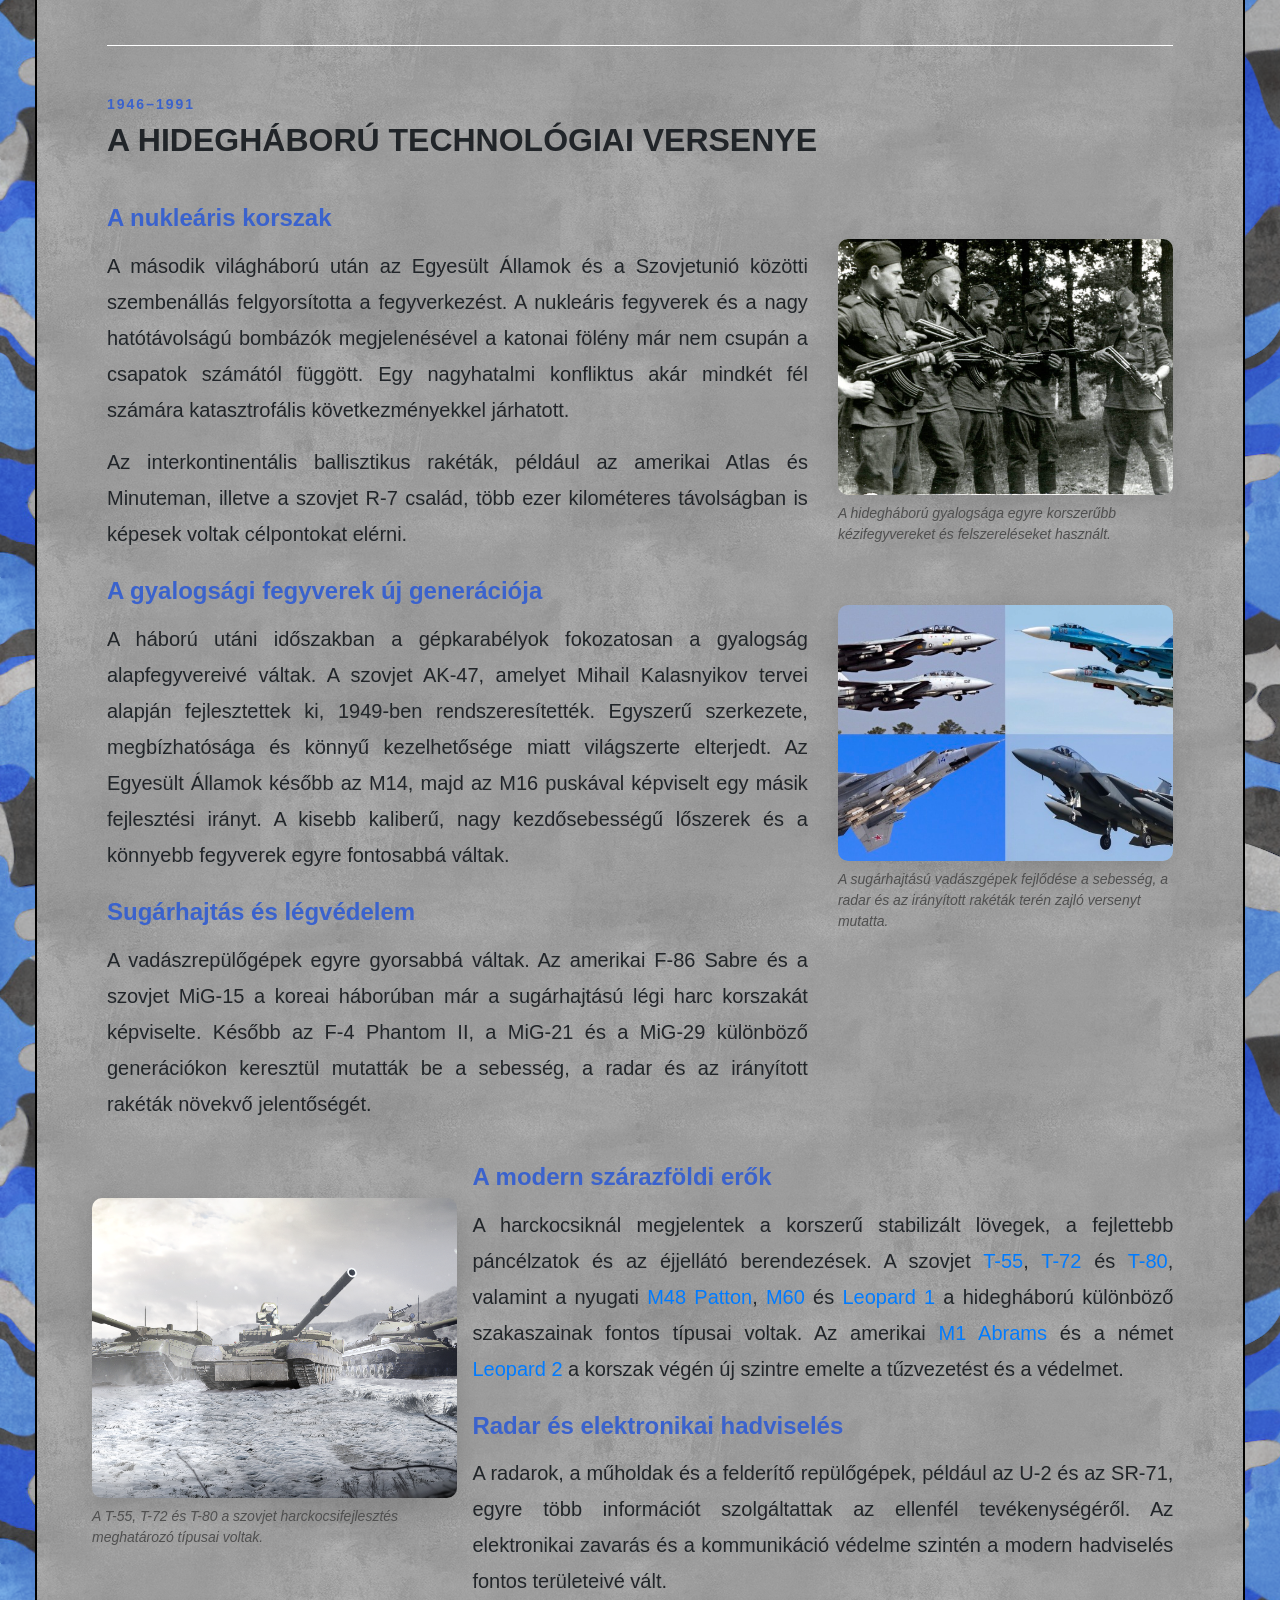
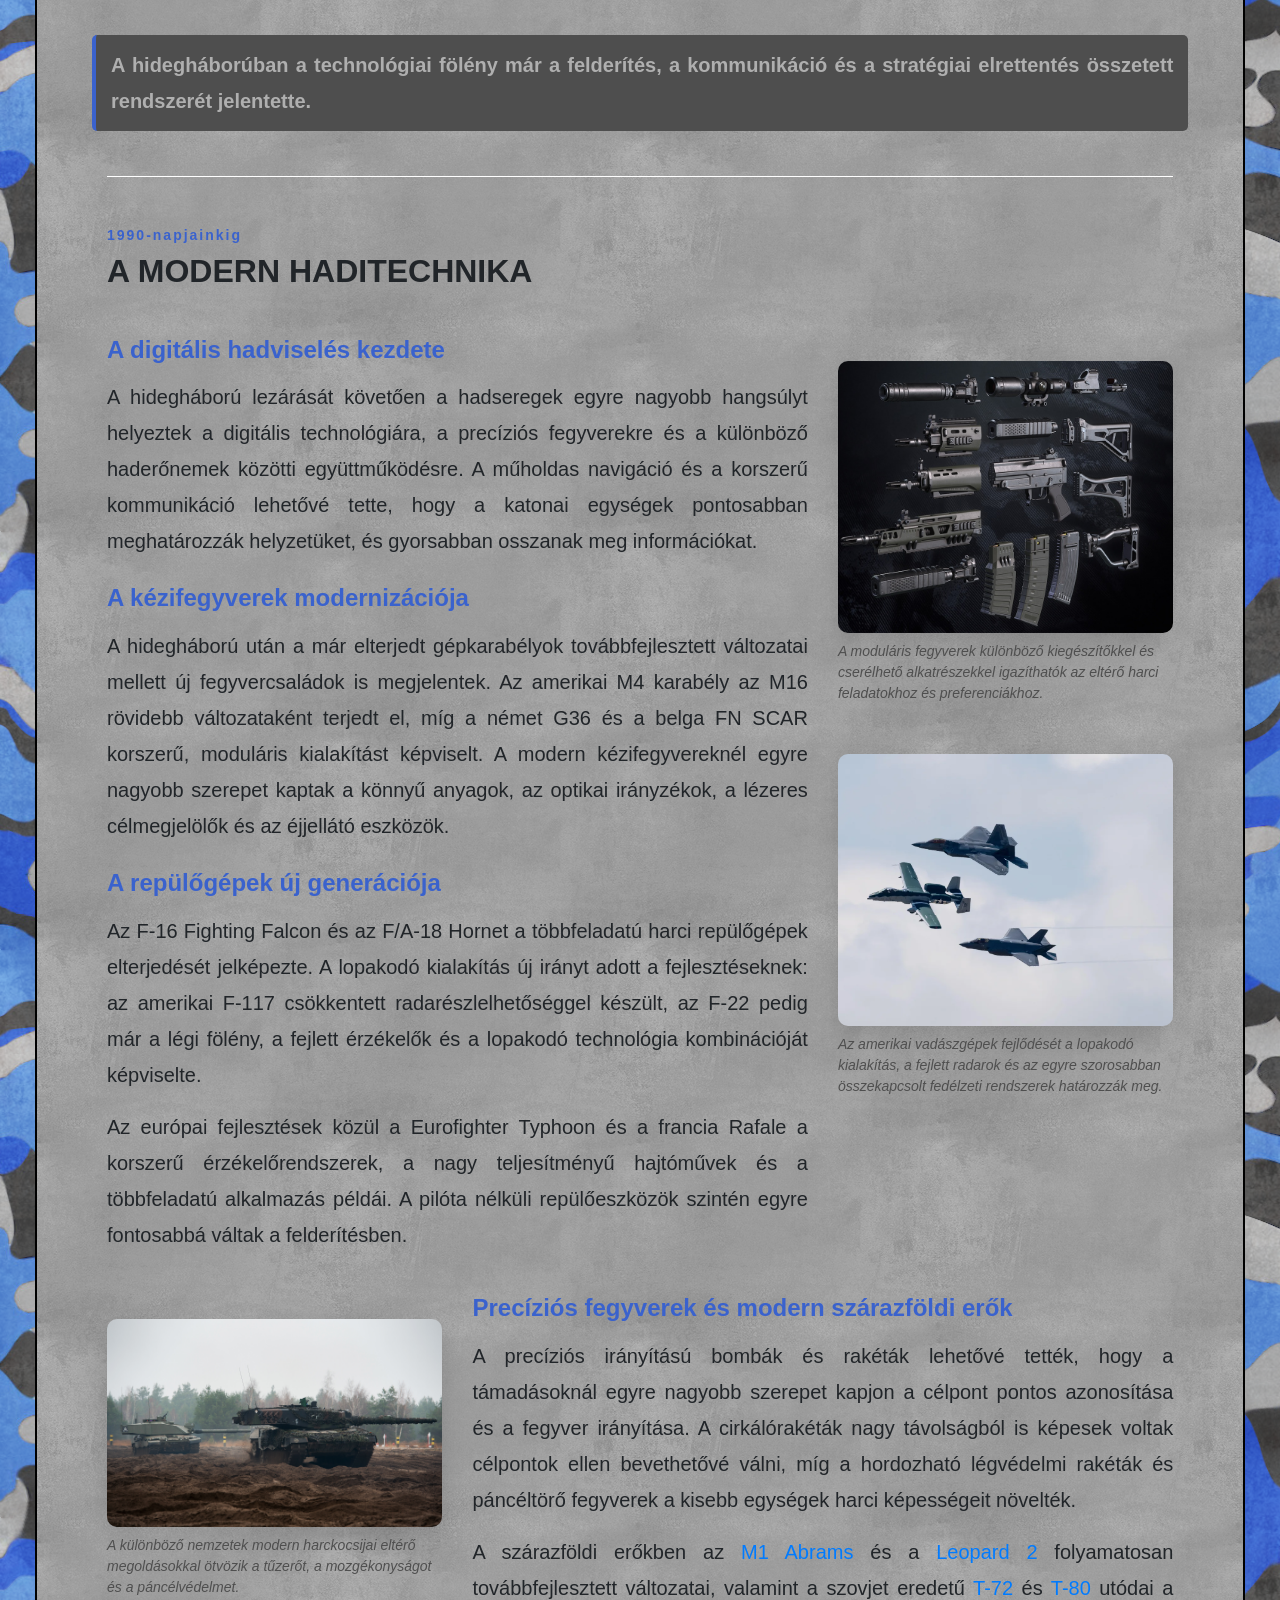
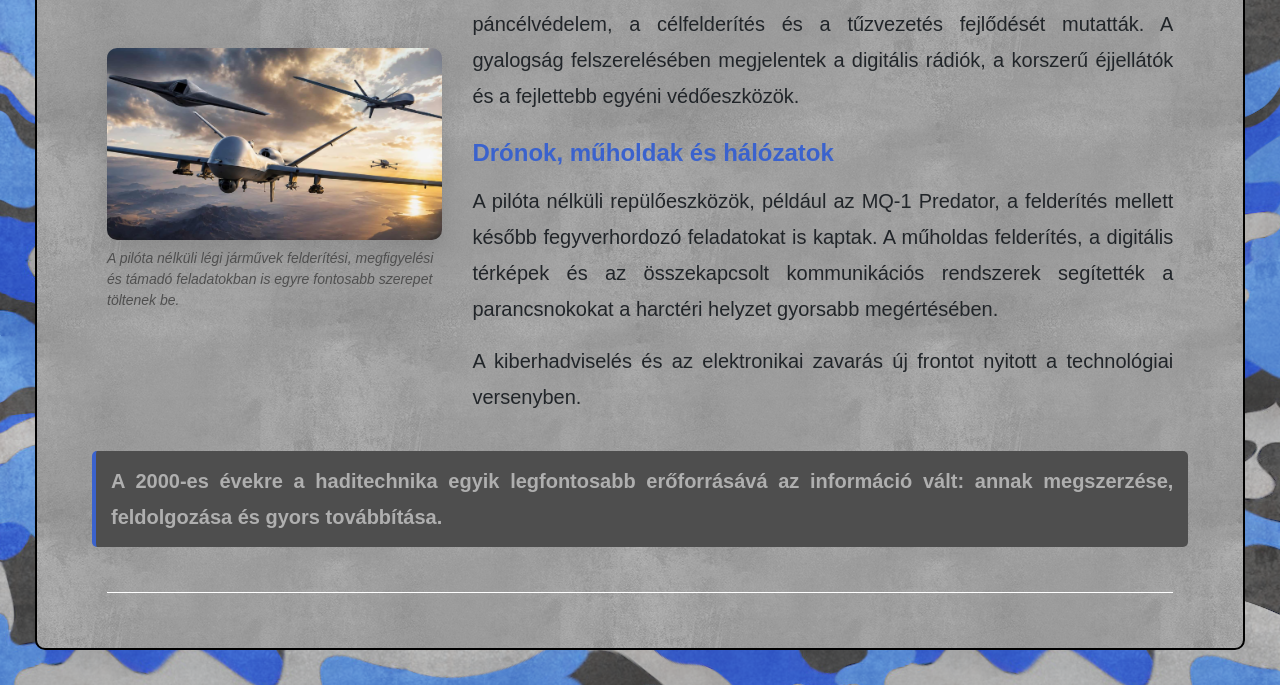
==== commit a81686b3: "Tank evolúció csere" ====
--- a/index.html
+++ b/index.html
@@ -40,7 +40,7 @@
     <div class="tartalom">
         <img src="Kepek/Repulo evolucio.png" class="evolucio">
         <h1 style="text-align: center; font-family: Big Shoulders Stencil, sans-serif;"> A Haditechnika fejlődése</h1>
-        <img src="Kepek/Tank_evolucio.png" class="evolucio">
+        <img src="Kepek/tank_evolucio2.png" class="evolucio">
 
         <div>
 
--- a/Fo.css
+++ b/Fo.css
@@ -270,6 +270,14 @@
     margin-left: 4.5rem;
 }
 
+@media (min-width: 2000px) {
+    .evolucio{
+    width: 1700px;
+    display: block;
+    margin-left: 8rem;
+}
+}
+
 @media (max-width: 1700px) {
     .timeline {
         display: none;
@@ -288,30 +296,43 @@
     }
 }
 
-@media (max-width: 1100px) {
+@media (max-width: 1000px) {
     .korszakok,
     .tartalom > .col-lg-11 {
         margin: 25px !important;
+        max-width: calc(100% - 50px);
+        box-sizing: border-box;
     }
 
     .korszak-tartalom {
         display: flex;
         flex-direction: column;
+        width: 100%;
+        min-width: 0;
     }
 
     .korszak-tartalom .korszak-szoveg {
         order: 1;
+        width: 100%;
+        min-width: 0;
     }
 
     .korszak-tartalom .korszak-kep {
         order: 2;
+        width: 100%;
+        max-width: 100%;
+        min-width: 0;
     }
 
     .korszak-tartalom img,
     .korszak-kep img {
+        display: block;
+        width: auto !important;
+        max-width: 100% !important;
         height: auto !important;
         max-height: 350px;
-        margin-top: 15px !important;
+        object-fit: contain;
+        margin: 15px auto 0 !important;
     }
 
     .tortenelmi-korszak h1 {
@@ -320,13 +341,16 @@
 
     .korszak-tartalom p {
         font-size: 17px;
+        overflow-wrap: break-word;
     }
 
     .kepalairas {
         font-size: 13px;
     }
-    .evolucio{
+
+    .evolucio {
         margin: auto;
+        max-width: 100%;
     }
 }
 
